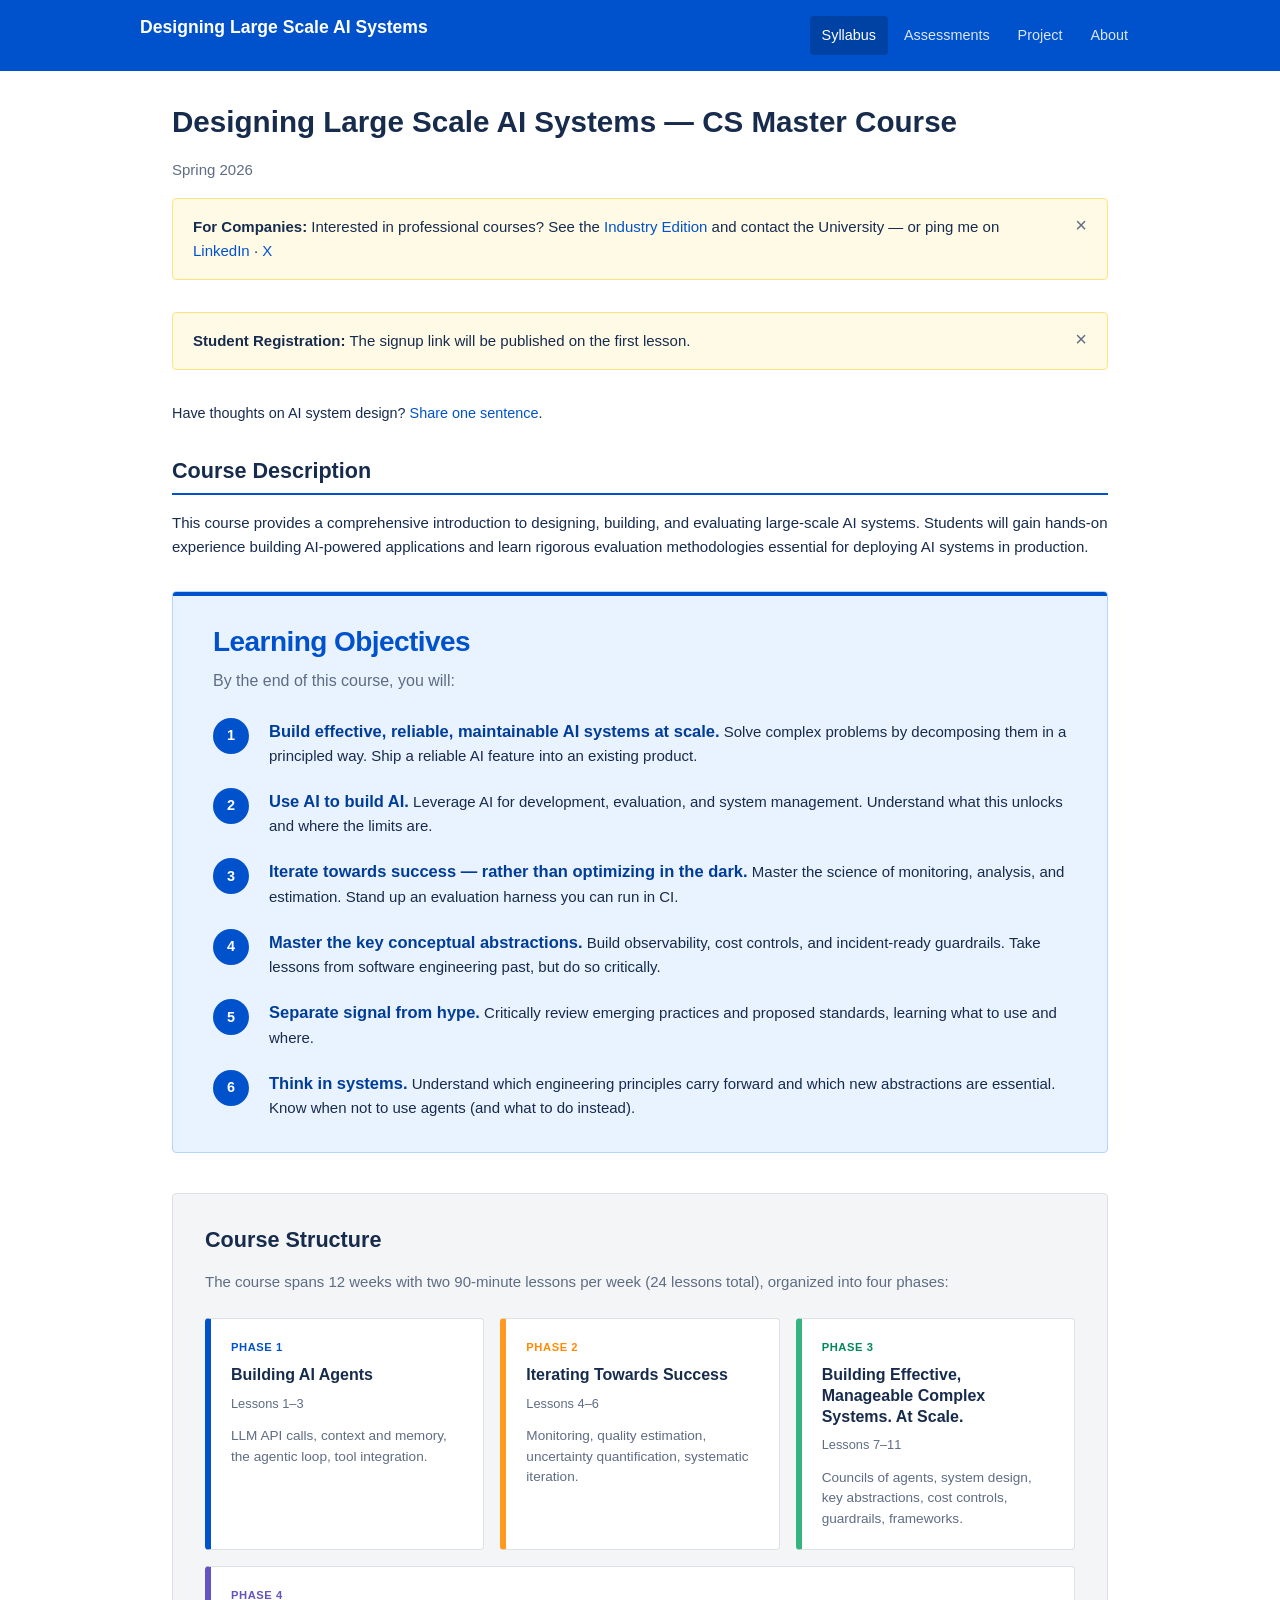
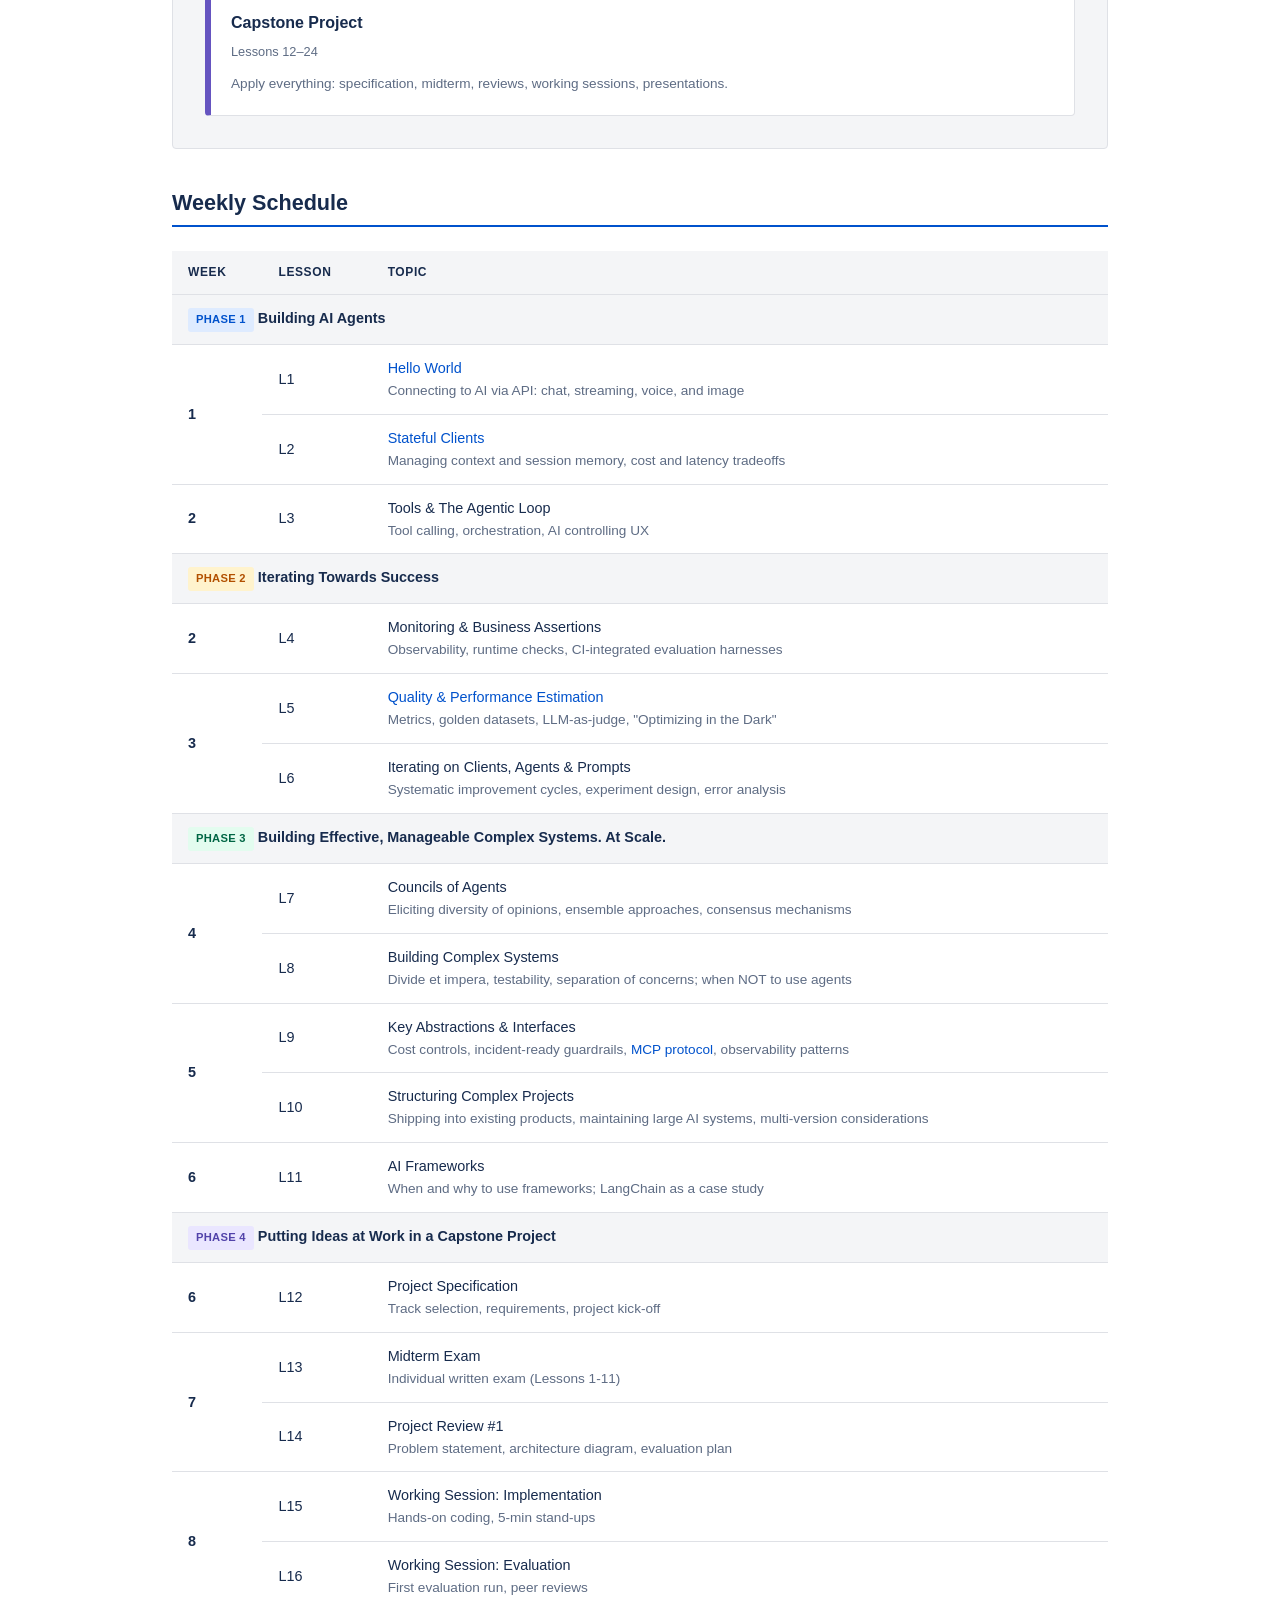
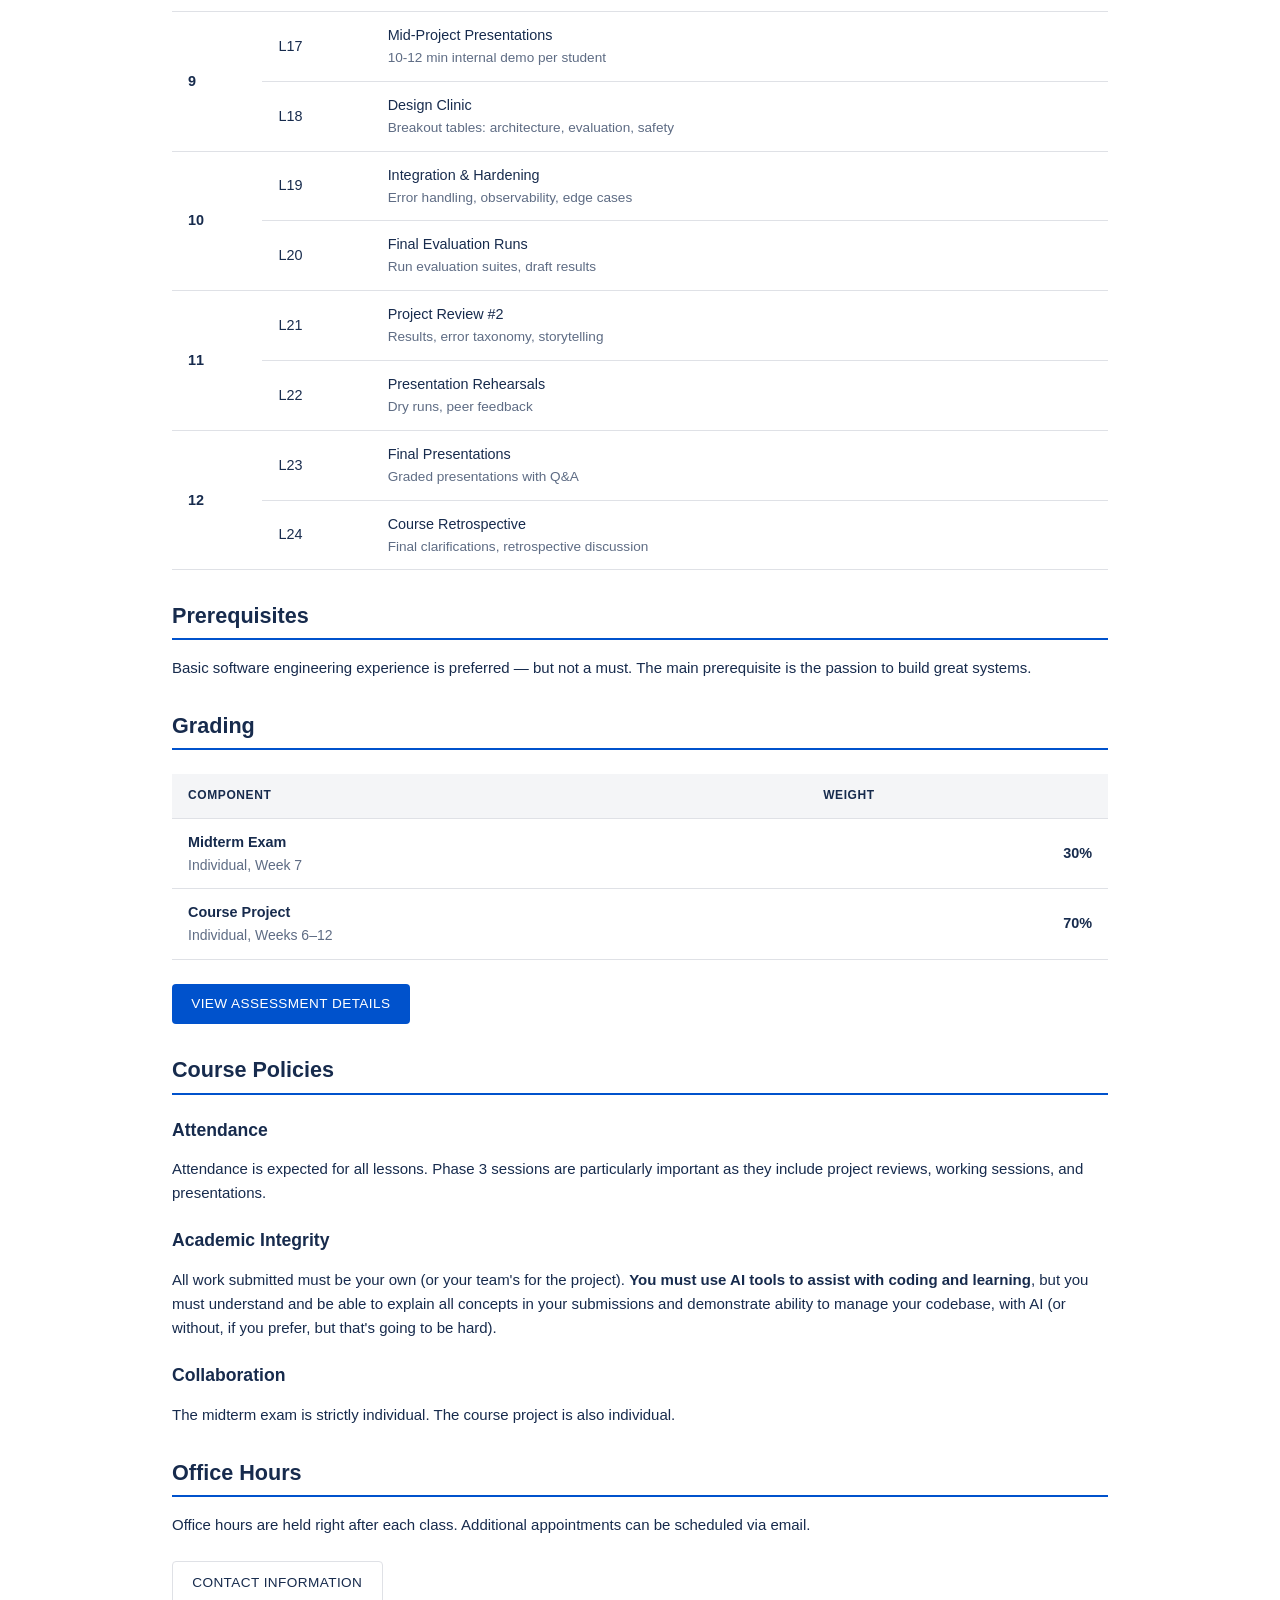
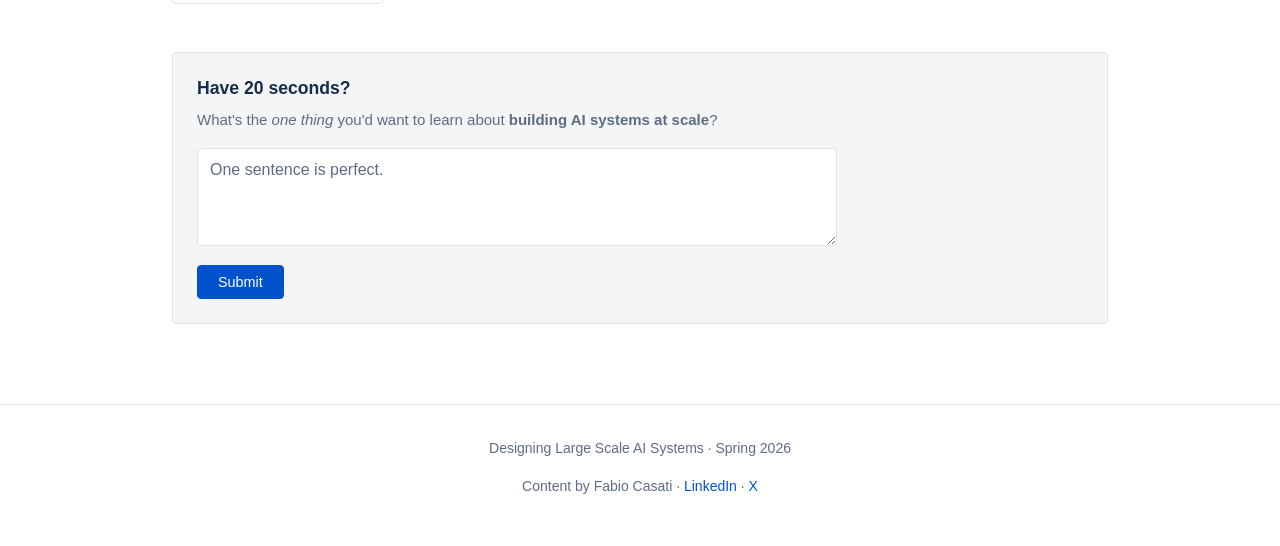
==== index.html @ cdc3f1c1 "Initial commit: course website, labs, and project setup - Course website (HTML/CSS): homepage, sylla" ====
<!DOCTYPE html>
<!--
  Content by Fabio Casati
  https://www.linkedin.com/in/sphoebs/
  https://x.com/sphoebs
-->
<html lang="en">
<head>
  <meta charset="UTF-8">
  <meta name="viewport" content="width=device-width, initial-scale=1.0">
  <title>Designing Large Scale AI Systems - Spring 2026</title>
  <link rel="stylesheet" href="style.css">
</head>
<body>
  <!-- Header loaded dynamically -->

  <main>
    <h1>Designing Large Scale AI Systems — CS Master Course</h1>
    <p class="text-muted">Spring 2026</p>
    <div class="announcement">
      <div class="announcement-content">
        <strong>For Companies:</strong> Interested in professional courses? See the <a href="ai_design_industry_site/index.html">Industry Edition</a> and contact the University — or ping me on <a href="https://www.linkedin.com/in/sphoebs/">LinkedIn</a> · <a href="https://x.com/sphoebs">X</a>
      </div>
      <button class="close-btn" aria-label="Close">&times;</button>
    </div>

    <div class="announcement">
      <div class="announcement-content">
        <strong>Student Registration:</strong> The signup link will be published on the first lesson.
      </div>
      <button class="close-btn" aria-label="Close">&times;</button>
    </div>

    <p class="feedback-teaser">
      Have thoughts on AI system design? <a href="#feedback">Share one sentence</a>.
    </p>

    <h2>Course Description</h2>
    <p>
      This course provides a comprehensive introduction to designing, building, and evaluating
      large-scale AI systems. Students will gain hands-on experience building AI-powered applications
      and learn rigorous evaluation methodologies essential for deploying AI systems in production.
    </p>

    <div class="objectives-box">
      <h2>Learning Objectives</h2>
      <p>By the end of this course, you will:</p>
      <ol>
        <li><strong>Build effective, reliable, maintainable AI systems at scale.</strong> Solve complex problems by decomposing them in a principled way. Ship a reliable AI feature into an existing product.</li>
        <li><strong>Use AI to build AI.</strong> Leverage AI for development, evaluation, and system management. Understand what this unlocks and where the limits are.</li>
        <li><strong>Iterate towards success — rather than optimizing in the dark.</strong> Master the science of monitoring, analysis, and estimation. Stand up an evaluation harness you can run in CI.</li>
        <li><strong>Master the key conceptual abstractions.</strong> Build observability, cost controls, and incident-ready guardrails. Take lessons from software engineering past, but do so critically.</li>
        <li><strong>Separate signal from hype.</strong> Critically review emerging practices and proposed standards, learning what to use and where.</li>
        <li><strong>Think in systems.</strong> Understand which engineering principles carry forward and which new abstractions are essential. Know when not to use agents (and what to do instead).</li>
      </ol>
    </div>

    <div class="phases-box">
      <h2>Course Structure</h2>
      <p>The course spans 12 weeks with two 90-minute lessons per week (24 lessons total), organized into four phases:</p>
      <div class="phases-grid">
        <div class="phase-card phase-1">
          <div class="phase-number">Phase 1</div>
          <h3>Building AI Agents</h3>
          <div class="phase-lessons">Lessons 1–3</div>
          <p>LLM API calls, context and memory, the agentic loop, tool integration.</p>
        </div>
        <div class="phase-card phase-2">
          <div class="phase-number">Phase 2</div>
          <h3>Iterating Towards Success</h3>
          <div class="phase-lessons">Lessons 4–6</div>
          <p>Monitoring, quality estimation, uncertainty quantification, systematic iteration.</p>
        </div>
        <div class="phase-card phase-3">
          <div class="phase-number">Phase 3</div>
          <h3>Building Effective, Manageable Complex Systems. At Scale.</h3>
          <div class="phase-lessons">Lessons 7–11</div>
          <p>Councils of agents, system design, key abstractions, cost controls, guardrails, frameworks.</p>
        </div>
        <div class="phase-card phase-4">
          <div class="phase-number">Phase 4</div>
          <h3>Capstone Project</h3>
          <div class="phase-lessons">Lessons 12–24</div>
          <p>Apply everything: specification, midterm, reviews, working sessions, presentations.</p>
        </div>
      </div>
    </div>

    <h2>Weekly Schedule</h2>

    <table>
      <thead>
        <tr>
          <th>Week</th>
          <th>Lesson</th>
          <th>Topic</th>
        </tr>
      </thead>
      <tbody>
        <!-- Phase 1 -->
        <tr class="week-header">
          <td colspan="3"><span class="phase phase-1">Phase 1</span> Building AI Agents</td>
        </tr>
        <tr>
          <td rowspan="2"><strong>1</strong></td>
          <td>L1</td>
          <td>
            <div class="lesson-title"><a href="labs/01_hello_world/hello_world_3.0.html">Hello World</a></div>
            <div class="lesson-desc">Connecting to AI via API: chat, streaming, voice, and image</div>
          </td>
        </tr>
        <tr>
          <td>L2</td>
          <td>
            <div class="lesson-title"><a href="labs/02_standalone_agents/stateless_stateful_agents.html">Stateful Clients</a></div>
            <div class="lesson-desc">Managing context and session memory, cost and latency tradeoffs</div>
          </td>
        </tr>
        <tr>
          <td><strong>2</strong></td>
          <td>L3</td>
          <td>
            <div class="lesson-title">Tools & The Agentic Loop</div>
            <div class="lesson-desc">Tool calling, orchestration, AI controlling UX</div>
          </td>
        </tr>

        <!-- Phase 2 -->
        <tr class="week-header">
          <td colspan="3"><span class="phase phase-2">Phase 2</span> Iterating Towards Success</td>
        </tr>
        <tr>
          <td><strong>2</strong></td>
          <td>L4</td>
          <td>
            <div class="lesson-title">Monitoring & Business Assertions</div>
            <div class="lesson-desc">Observability, runtime checks, CI-integrated evaluation harnesses</div>
          </td>
        </tr>
        <tr>
          <td rowspan="2"><strong>3</strong></td>
          <td>L5</td>
          <td>
            <div class="lesson-title"><a href="labs/04_eval/optimizing-in-the-dark/index.html">Quality & Performance Estimation</a></div>
            <div class="lesson-desc">Metrics, golden datasets, LLM-as-judge, "Optimizing in the Dark"</div>
          </td>
        </tr>
        <tr>
          <td>L6</td>
          <td>
            <div class="lesson-title">Iterating on Clients, Agents & Prompts</div>
            <div class="lesson-desc">Systematic improvement cycles, experiment design, error analysis</div>
          </td>
        </tr>

        <!-- Phase 3 -->
        <tr class="week-header">
          <td colspan="3"><span class="phase phase-3">Phase 3</span> Building Effective, Manageable Complex Systems. At Scale.</td>
        </tr>
        <tr>
          <td rowspan="2"><strong>4</strong></td>
          <td>L7</td>
          <td>
            <div class="lesson-title">Councils of Agents</div>
            <div class="lesson-desc">Eliciting diversity of opinions, ensemble approaches, consensus mechanisms</div>
          </td>
        </tr>
        <tr>
          <td>L8</td>
          <td>
            <div class="lesson-title">Building Complex Systems</div>
            <div class="lesson-desc">Divide et impera, testability, separation of concerns; when NOT to use agents</div>
          </td>
        </tr>
        <tr>
          <td rowspan="2"><strong>5</strong></td>
          <td>L9</td>
          <td>
            <div class="lesson-title">Key Abstractions & Interfaces</div>
            <div class="lesson-desc">Cost controls, incident-ready guardrails, <a href="labs/03_ai-api/mcp_tutorial.html">MCP protocol</a>, observability patterns</div>
          </td>
        </tr>
        <tr>
          <td>L10</td>
          <td>
            <div class="lesson-title">Structuring Complex Projects</div>
            <div class="lesson-desc">Shipping into existing products, maintaining large AI systems, multi-version considerations</div>
          </td>
        </tr>
        <tr>
          <td><strong>6</strong></td>
          <td>L11</td>
          <td>
            <div class="lesson-title">AI Frameworks</div>
            <div class="lesson-desc">When and why to use frameworks; LangChain as a case study</div>
          </td>
        </tr>

        <!-- Phase 4 -->
        <tr class="week-header">
          <td colspan="3"><span class="phase phase-4">Phase 4</span> Putting Ideas at Work in a Capstone Project</td>
        </tr>
        <tr>
          <td><strong>6</strong></td>
          <td>L12</td>
          <td>
            <div class="lesson-title">Project Specification</div>
            <div class="lesson-desc">Track selection, requirements, project kick-off</div>
          </td>
        </tr>
        <tr>
          <td rowspan="2"><strong>7</strong></td>
          <td>L13</td>
          <td>
            <div class="lesson-title">Midterm Exam</div>
            <div class="lesson-desc">Individual written exam (Lessons 1-11)</div>
          </td>
        </tr>
        <tr>
          <td>L14</td>
          <td>
            <div class="lesson-title">Project Review #1</div>
            <div class="lesson-desc">Problem statement, architecture diagram, evaluation plan</div>
          </td>
        </tr>
        <tr>
          <td rowspan="2"><strong>8</strong></td>
          <td>L15</td>
          <td>
            <div class="lesson-title">Working Session: Implementation</div>
            <div class="lesson-desc">Hands-on coding, 5-min stand-ups</div>
          </td>
        </tr>
        <tr>
          <td>L16</td>
          <td>
            <div class="lesson-title">Working Session: Evaluation</div>
            <div class="lesson-desc">First evaluation run, peer reviews</div>
          </td>
        </tr>
        <tr>
          <td rowspan="2"><strong>9</strong></td>
          <td>L17</td>
          <td>
            <div class="lesson-title">Mid-Project Presentations</div>
            <div class="lesson-desc">10-12 min internal demo per student</div>
          </td>
        </tr>
        <tr>
          <td>L18</td>
          <td>
            <div class="lesson-title">Design Clinic</div>
            <div class="lesson-desc">Breakout tables: architecture, evaluation, safety</div>
          </td>
        </tr>
        <tr>
          <td rowspan="2"><strong>10</strong></td>
          <td>L19</td>
          <td>
            <div class="lesson-title">Integration & Hardening</div>
            <div class="lesson-desc">Error handling, observability, edge cases</div>
          </td>
        </tr>
        <tr>
          <td>L20</td>
          <td>
            <div class="lesson-title">Final Evaluation Runs</div>
            <div class="lesson-desc">Run evaluation suites, draft results</div>
          </td>
        </tr>
        <tr>
          <td rowspan="2"><strong>11</strong></td>
          <td>L21</td>
          <td>
            <div class="lesson-title">Project Review #2</div>
            <div class="lesson-desc">Results, error taxonomy, storytelling</div>
          </td>
        </tr>
        <tr>
          <td>L22</td>
          <td>
            <div class="lesson-title">Presentation Rehearsals</div>
            <div class="lesson-desc">Dry runs, peer feedback</div>
          </td>
        </tr>
        <tr>
          <td rowspan="2"><strong>12</strong></td>
          <td>L23</td>
          <td>
            <div class="lesson-title">Final Presentations</div>
            <div class="lesson-desc">Graded presentations with Q&A</div>
          </td>
        </tr>
        <tr>
          <td>L24</td>
          <td>
            <div class="lesson-title">Course Retrospective</div>
            <div class="lesson-desc">Final clarifications, retrospective discussion</div>
          </td>
        </tr>
      </tbody>
    </table>

    <h2>Prerequisites</h2>
    <p>
      Basic software engineering experience is preferred — but not a must.
      The main prerequisite is the passion to build great systems.
    </p>

    <h2>Grading</h2>
    <table class="grading-table">
      <thead>
        <tr>
          <th>Component</th>
          <th>Weight</th>
        </tr>
      </thead>
      <tbody>
        <tr>
          <td>
            <strong>Midterm Exam</strong>
            <div class="text-muted text-small">Individual, Week 7</div>
          </td>
          <td>30%</td>
        </tr>
        <tr>
          <td>
            <strong>Course Project</strong>
            <div class="text-muted text-small">Individual, Weeks 6–12</div>
          </td>
          <td>70%</td>
        </tr>
      </tbody>
    </table>

    <p><a href="assessments.html" class="btn">View Assessment Details</a></p>

    <h2>Course Policies</h2>

    <h3>Attendance</h3>
    <p>
      Attendance is expected for all lessons. Phase 3 sessions are particularly important
      as they include project reviews, working sessions, and presentations.
    </p>

    <h3>Academic Integrity</h3>
    <p>
      All work submitted must be your own (or your team's for the project). <strong>You must use AI tools to assist with coding and learning</strong>, but you must understand and be able to explain all concepts in your submissions and demonstrate ability to manage your codebase, with AI (or without, if you prefer, but that's going to be hard).
    </p>

    <h3>Collaboration</h3>
    <p>
      The midterm exam is strictly individual. The course project is also individual.
    </p>

    <h2>Office Hours</h2>
    <p>
      Office hours are held right after each class. Additional appointments can be
      scheduled via email.
    </p>

    <p class="mt-3">
      <a href="about.html" class="btn-secondary btn">Contact Information</a>
    </p>

    <section id="feedback" class="quick-feedback">
      <h3>Have 20 seconds?</h3>
      <p>
        What's the <em>one thing</em> you'd want to learn about
        <strong>building AI systems at scale</strong>?
      </p>
      <form action="https://formsubmit.co/adaa0c88245095dc975bd57f5b3d0f43" method="POST">
        <input type="hidden" name="_subject" value="AI Design Course Feedback">
        <input type="hidden" name="_captcha" value="false">
        <textarea
          name="feedback"
          rows="4"
          placeholder="One sentence is perfect."
          required></textarea>
        <br>
        <button type="submit">Submit</button>
      </form>
    </section>
  </main>

  <footer>
    <p>Designing Large Scale AI Systems &middot; Spring 2026</p>
    <p class="text-small">Content by Fabio Casati · <a href="https://www.linkedin.com/in/sphoebs/">LinkedIn</a> · <a href="https://x.com/sphoebs">X</a></p>
  </footer>

  <script src="scripts.js"></script>
</body>
</html>
---- style.css ----
/* 2026 Course Site - Corporate Light Theme */

:root {
  --primary: #0052cc;
  --primary-dark: #003d99;
  --text: #172b4d;
  --text-light: #5e6c84;
  --bg: #ffffff;
  --bg-alt: #f4f5f7;
  --border: #dfe1e6;
  --accent: #0052cc;
  --success: #36b37e;
  --warning: #ff991f;
}

* {
  box-sizing: border-box;
  margin: 0;
  padding: 0;
}

body {
  font-family: -apple-system, BlinkMacSystemFont, "Segoe UI", Roboto, "Helvetica Neue", Arial, sans-serif;
  font-size: 15px;
  line-height: 1.6;
  color: var(--text);
  background-color: var(--bg);
}

/* Header & Navigation */
header {
  background-color: #0052cc;
  border-bottom: none;
  padding: 1rem 2rem;
  position: sticky;
  top: 0;
  z-index: 100;
}

header .container {
  max-width: 1000px;
  margin: 0 auto;
  display: flex;
  justify-content: space-between;
  align-items: center;
  flex-wrap: wrap;
  gap: 1rem;
}

header h1 {
  font-size: 1.1rem;
  font-weight: 600;
  color: #ffffff;
}

header h1 a {
  color: inherit;
  text-decoration: none;
}

nav {
  display: flex;
  gap: 0.25rem;
  flex-wrap: wrap;
}

nav a {
  color: rgba(255, 255, 255, 0.85);
  text-decoration: none;
  padding: 0.5rem 0.75rem;
  border-radius: 4px;
  font-size: 0.9rem;
  transition: background-color 0.2s, color 0.2s;
}

nav a:hover {
  background-color: rgba(255, 255, 255, 0.1);
  color: #ffffff;
}

nav a.active {
  background-color: rgba(0, 0, 0, 0.2);
  color: white;
}

/* Main Content */
main {
  max-width: 1000px;
  margin: 0 auto;
  padding: 2rem;
}

h1, h2, h3, h4 {
  color: var(--text);
  margin-bottom: 1rem;
  line-height: 1.3;
  font-weight: 600;
}

h1 { font-size: 1.85rem; }
h2 {
  font-size: 1.35rem;
  margin-top: 2rem;
  border-bottom: 2px solid var(--primary);
  padding-bottom: 0.5rem;
}
h3 { font-size: 1.1rem; margin-top: 1.5rem; }
h4 { font-size: 1rem; margin-top: 1rem; }

p {
  margin-bottom: 1rem;
}

a {
  color: var(--primary);
  text-decoration: none;
}

a:hover {
  text-decoration: underline;
}

ul, ol {
  margin-bottom: 1rem;
  padding-left: 1.5rem;
}

li {
  margin-bottom: 0.5rem;
}

/* Announcement Banner */
.announcement {
  background-color: #fffae6;
  border: 1px solid #ffe380;
  border-radius: 4px;
  padding: 1rem 1.25rem;
  margin-bottom: 2rem;
  display: flex;
  justify-content: space-between;
  align-items: flex-start;
  gap: 1rem;
}

.announcement-content {
  flex: 1;
}

.announcement strong {
  color: #172b4d;
}

.announcement .close-btn {
  background: none;
  border: none;
  font-size: 1.25rem;
  color: var(--text-light);
  cursor: pointer;
  padding: 0;
  line-height: 1;
}

.announcement .close-btn:hover {
  color: var(--text);
}

/* Tables */
table {
  width: 100%;
  border-collapse: collapse;
  margin: 1.5rem 0;
  font-size: 0.9rem;
}

th, td {
  padding: 0.75rem 1rem;
  text-align: left;
  border-bottom: 1px solid var(--border);
}

th {
  background-color: var(--bg-alt);
  font-weight: 600;
  color: var(--text);
  text-transform: uppercase;
  font-size: 0.75rem;
  letter-spacing: 0.05em;
}

tr:hover {
  background-color: #e9f2ff;
}

/* Phase Labels */
.phase {
  display: inline-block;
  padding: 0.2rem 0.5rem;
  border-radius: 3px;
  font-size: 0.7rem;
  font-weight: 600;
  text-transform: uppercase;
  letter-spacing: 0.025em;
}

.phase-1 {
  background-color: #deebff;
  color: #0052cc;
}

.phase-2 {
  background-color: #fff3cd;
  color: #b25000;
}

.phase-3 {
  background-color: #e3fcef;
  color: #006644;
}

.phase-4 {
  background-color: #eae6ff;
  color: #5243aa;
}

/* Cards */
.card {
  background-color: var(--bg);
  border: 1px solid var(--border);
  border-radius: 4px;
  padding: 1.5rem;
  margin-bottom: 1rem;
}

.card h3 {
  margin-top: 0;
}

.card-grid {
  display: grid;
  grid-template-columns: repeat(auto-fit, minmax(280px, 1fr));
  gap: 1rem;
  margin: 1.5rem 0;
}

/* Assessment Cards */
.assessment-card {
  border-left: 4px solid var(--primary);
}

.assessment-card.project {
  border-left-color: var(--success);
}

.assessment-meta {
  display: flex;
  gap: 1rem;
  margin-top: 0.5rem;
  font-size: 0.875rem;
  color: var(--text-light);
}

/* Timeline / Schedule */
.week-header {
  background-color: var(--bg-alt);
  font-weight: 600;
}

.lesson-title {
  font-weight: 500;
  color: var(--text);
}

.lesson-desc {
  color: var(--text-light);
  font-size: 0.85rem;
}

/* Grading Table */
.grading-table td:last-child {
  text-align: right;
  font-weight: 600;
}

/* Contact Info */
.contact-info {
  background-color: var(--bg-alt);
  border-radius: 4px;
  padding: 1.5rem;
  margin: 1.5rem 0;
}

.contact-info p {
  margin-bottom: 0.5rem;
}

.contact-info p:last-child {
  margin-bottom: 0;
}

/* Buttons */
.btn {
  display: inline-block;
  padding: 0.6rem 1.2rem;
  background-color: var(--primary);
  color: white;
  border: none;
  border-radius: 4px;
  font-size: 0.85rem;
  font-weight: 500;
  cursor: pointer;
  text-decoration: none;
  transition: background-color 0.2s;
  text-transform: uppercase;
  letter-spacing: 0.03em;
}

.btn:hover {
  background-color: var(--primary-dark);
  text-decoration: none;
}

.btn-secondary {
  background-color: var(--bg);
  color: var(--text);
  border: 1px solid var(--border);
}

.btn-secondary:hover {
  background-color: var(--bg-alt);
}

/* Utility Classes */
.text-muted {
  color: var(--text-light);
}

.text-small {
  font-size: 0.875rem;
}

.mt-1 { margin-top: 0.5rem; }
.mt-2 { margin-top: 1rem; }
.mt-3 { margin-top: 1.5rem; }
.mb-1 { margin-bottom: 0.5rem; }
.mb-2 { margin-bottom: 1rem; }
.mb-3 { margin-bottom: 1.5rem; }

/* Phases Overview Box */
.phases-box {
  background: var(--bg-alt);
  border: 1px solid var(--border);
  border-radius: 4px;
  padding: 2rem;
  margin: 2rem 0 2.5rem 0;
}

.phases-box h2 {
  margin-top: 0;
  margin-bottom: 1rem;
  border-bottom: none;
  padding-bottom: 0;
}

.phases-box > p {
  color: var(--text-light);
  margin-bottom: 1.5rem;
}

.phases-grid {
  display: grid;
  grid-template-columns: repeat(auto-fit, minmax(220px, 1fr));
  gap: 1rem;
}

.phase-card {
  background: var(--bg);
  border-radius: 4px;
  padding: 1.25rem;
  border: 1px solid var(--border);
  border-left: 6px solid var(--border);
  transition: transform 0.2s, box-shadow 0.2s;
}

.phase-card:hover {
  transform: translateY(-2px);
  box-shadow: 0 4px 12px rgba(0, 0, 0, 0.1);
}

.phase-card.phase-1 { border-left-color: #0052cc; }
.phase-card.phase-2 { border-left-color: #ff991f; }
.phase-card.phase-3 { border-left-color: #36b37e; }
.phase-card.phase-4 { border-left-color: #6554c0; }

.phase-card .phase-number {
  font-size: 0.7rem;
  font-weight: 600;
  text-transform: uppercase;
  letter-spacing: 0.05em;
  margin-bottom: 0.5rem;
}

.phase-card.phase-1 .phase-number { color: #0052cc; }
.phase-card.phase-2 .phase-number { color: #ff8b00; }
.phase-card.phase-3 .phase-number { color: #00875a; }
.phase-card.phase-4 .phase-number { color: #6554c0; }

.phase-card.phase-4 {
  grid-column: 1 / -1;
}

.phase-card h3 {
  font-size: 1rem;
  margin: 0 0 0.5rem 0;
  color: var(--text);
}

.phase-card .phase-lessons {
  font-size: 0.8rem;
  color: var(--text-light);
  margin-bottom: 0.75rem;
}

.phase-card p {
  font-size: 0.85rem;
  color: var(--text-light);
  margin: 0;
  line-height: 1.5;
}

/* Learning Objectives Hero Box */
.objectives-box {
  background: #e9f2ff;
  border: 1px solid #b3d4ff;
  border-radius: 4px;
  padding: 2rem 2.5rem;
  margin: 2rem 0 2.5rem 0;
  position: relative;
  overflow: hidden;
}

.objectives-box::before {
  content: "";
  position: absolute;
  top: 0;
  left: 0;
  right: 0;
  height: 4px;
  background: var(--primary);
}

.objectives-box h2 {
  margin-top: 0;
  font-size: 1.75rem;
  font-weight: 700;
  color: #0052cc;
  margin-bottom: 0.5rem;
  border-bottom: none;
  padding-bottom: 0;
  letter-spacing: -0.02em;
}

.objectives-box > p {
  color: #5e6c84;
  font-size: 1rem;
  margin-bottom: 1.5rem;
}

.objectives-box ol {
  list-style: none;
  padding-left: 0;
  counter-reset: objectives;
  margin-bottom: 0;
}

.objectives-box ol li {
  counter-increment: objectives;
  position: relative;
  padding-left: 3.5rem;
  margin-bottom: 1.25rem;
  line-height: 1.6;
  color: #172b4d;
}

.objectives-box ol li:last-child {
  margin-bottom: 0;
}

.objectives-box ol li::before {
  content: counter(objectives);
  position: absolute;
  left: 0;
  top: 0;
  width: 2.25rem;
  height: 2.25rem;
  background: var(--primary);
  border-radius: 50%;
  display: flex;
  align-items: center;
  justify-content: center;
  font-weight: 700;
  font-size: 0.9rem;
  color: white;
}

.objectives-box ol li strong {
  color: #003d99;
  font-weight: 700;
  font-size: 1.1em;
}

/* Footer */
footer {
  text-align: center;
  padding: 2rem;
  color: var(--text-light);
  font-size: 0.875rem;
  border-top: 1px solid var(--border);
  margin-top: 3rem;
}

/* Feedback Teaser */
.feedback-teaser {
  font-size: 0.9rem;
  color: var(--text);
  margin-bottom: 1.5rem;
}

/* Quick Feedback Form */
.quick-feedback {
  margin-top: 3rem;
  padding: 1.5rem;
  background: var(--bg-alt);
  border: 1px solid var(--border);
  border-radius: 4px;
}

.quick-feedback h3 {
  margin: 0 0 0.5rem;
  font-size: 1.1rem;
  color: var(--text);
}

.quick-feedback p {
  margin: 0 0 1rem;
  color: var(--text-light);
  max-width: 640px;
}

.quick-feedback textarea {
  width: 100%;
  max-width: 640px;
  font-family: inherit;
  font-size: 1rem;
  padding: 0.75rem;
  border-radius: 4px;
  border: 1px solid var(--border);
  background: var(--bg);
  color: var(--text);
  resize: vertical;
}

.quick-feedback textarea::placeholder {
  color: var(--text-light);
}

.quick-feedback textarea:focus {
  outline: none;
  border-color: var(--primary);
}

.quick-feedback button {
  margin-top: 0.75rem;
  padding: 0.5rem 1.25rem;
  font-size: 0.9rem;
  font-weight: 500;
  border-radius: 4px;
  border: 1px solid var(--primary);
  background: var(--primary);
  color: white;
  cursor: pointer;
  transition: background 0.2s;
}

.quick-feedback button:hover {
  background: var(--primary-dark);
}

/* Responsive */
@media (max-width: 768px) {
  header {
    padding: 1rem;
  }

  header .container {
    flex-direction: column;
    align-items: flex-start;
  }

  nav {
    width: 100%;
  }

  main {
    padding: 1.5rem 1rem;
  }

  h1 { font-size: 1.5rem; }
  h2 { font-size: 1.25rem; }

  table {
    font-size: 0.85rem;
  }

  th, td {
    padding: 0.5rem;
  }

  .card-grid {
    grid-template-columns: 1fr;
  }

  .objectives-box {
    padding: 1.5rem;
  }

  .objectives-box ol li {
    padding-left: 3rem;
  }

  .objectives-box ol li::before {
    width: 2rem;
    height: 2rem;
    font-size: 0.8rem;
  }
}
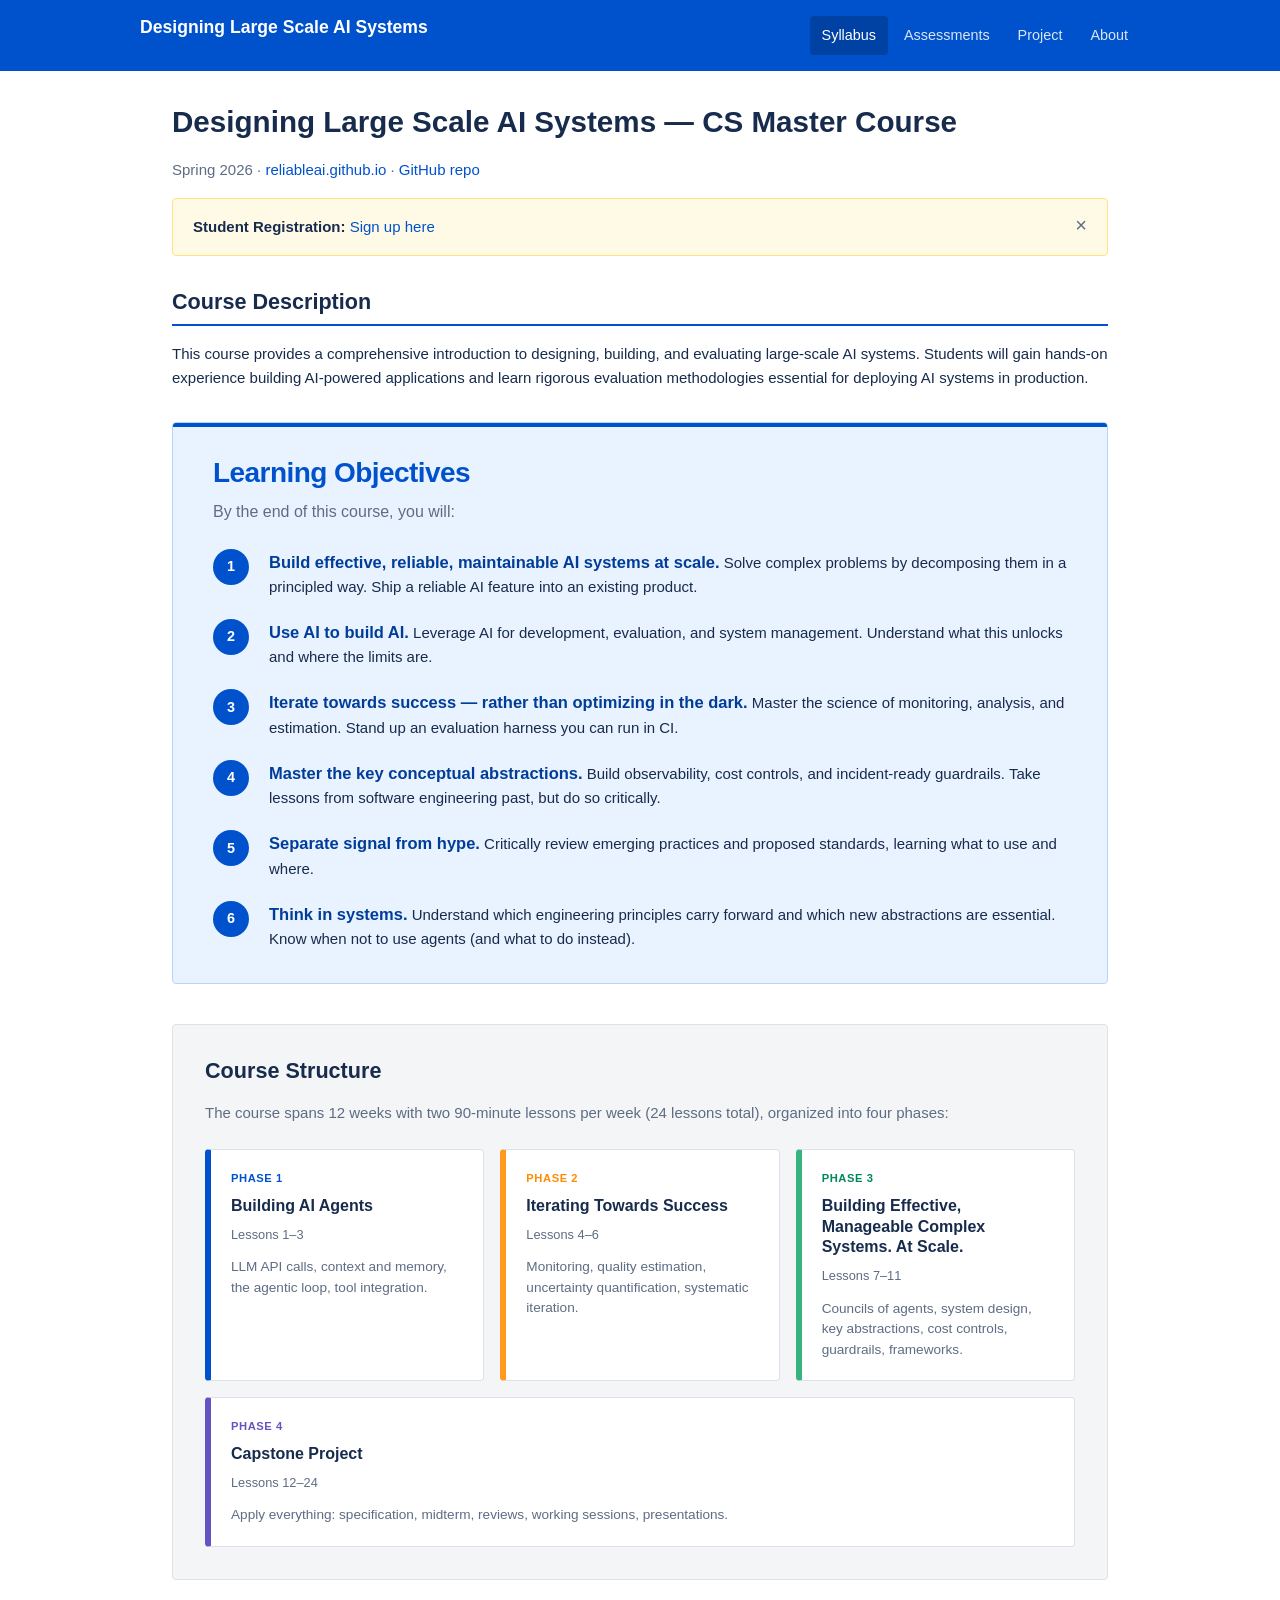
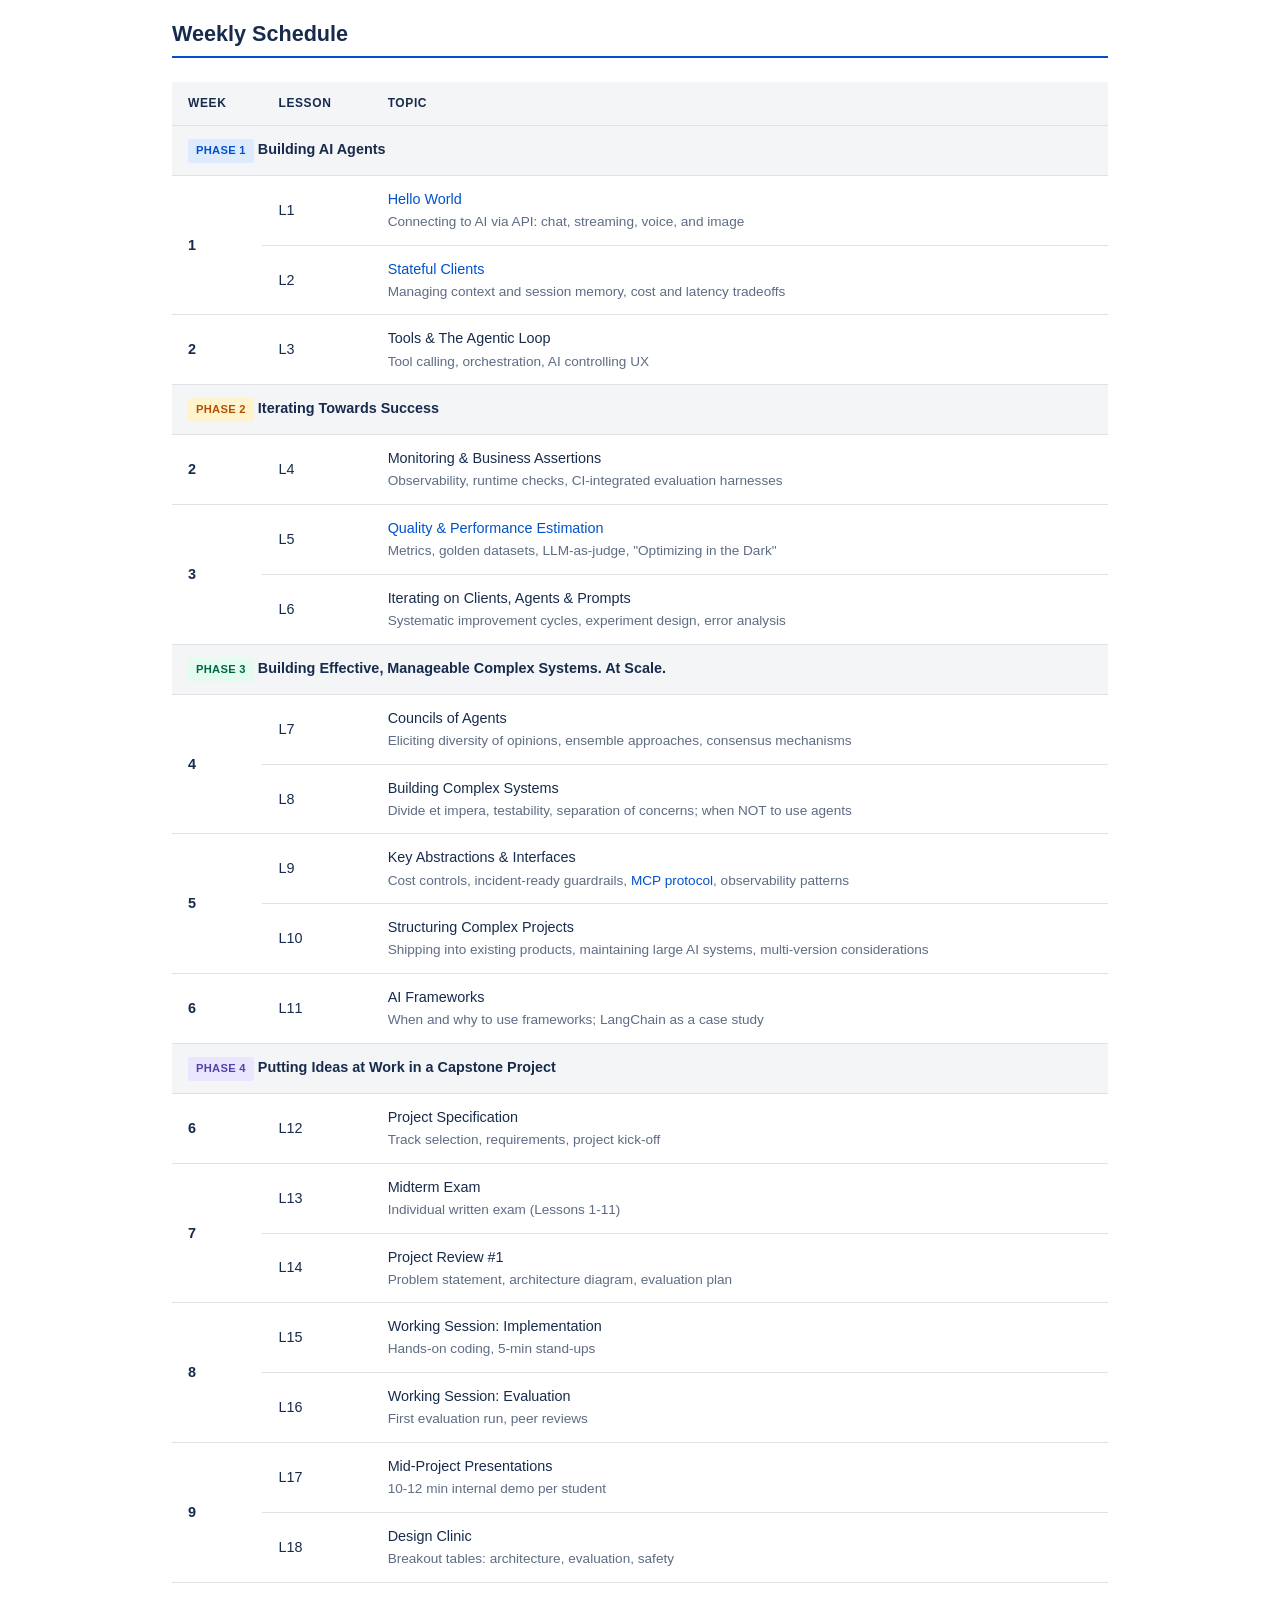
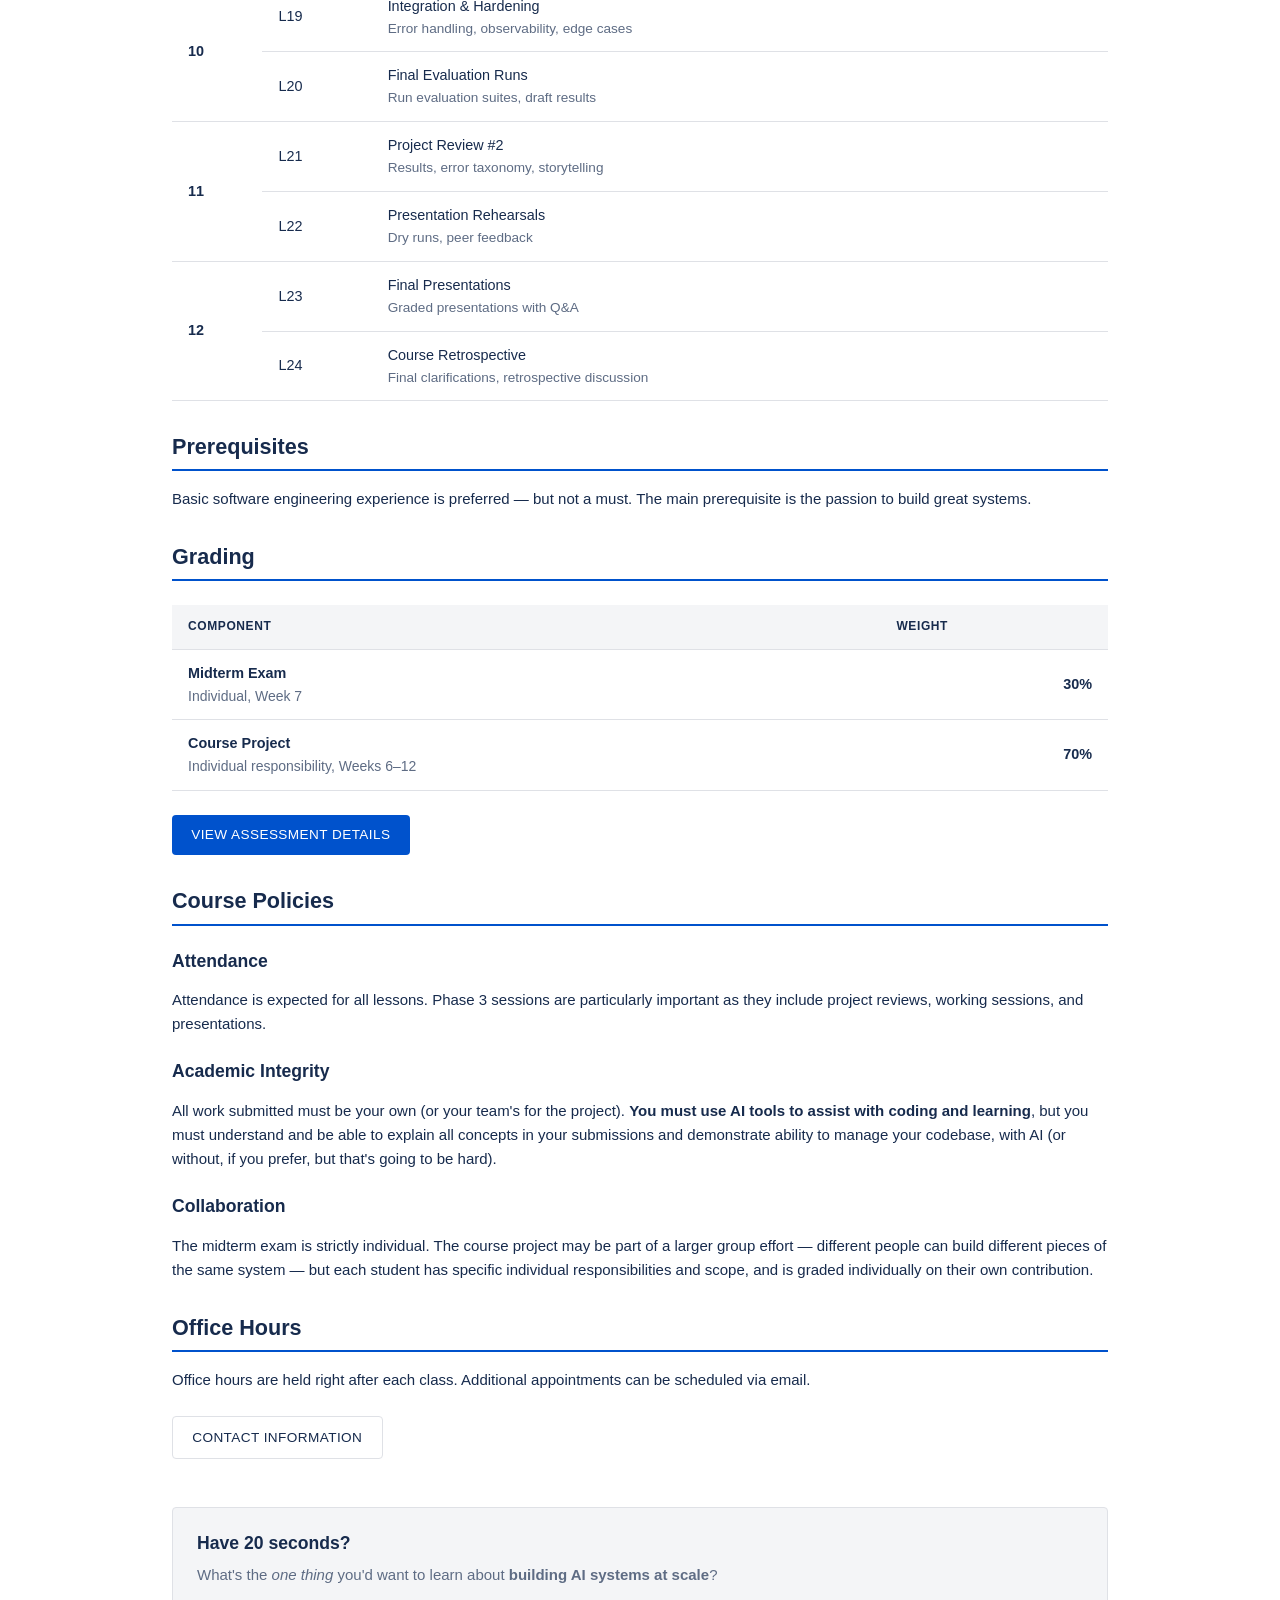
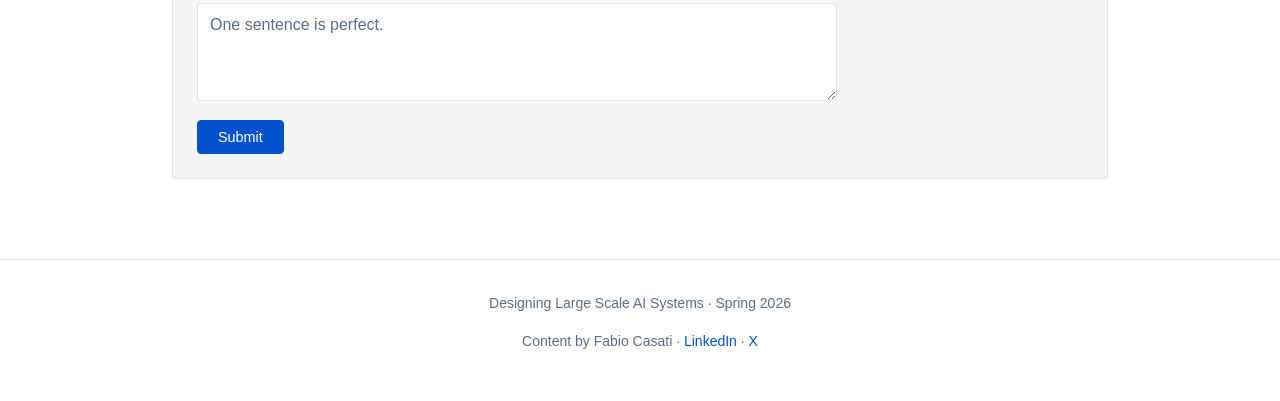
==== commit 9ece4d24: "Add Ollama homework, reorganize project page, clean up site - Add homework section to lesson 1: inst" ====
--- a/index.html
+++ b/index.html
@@ -16,24 +16,13 @@
 
   <main>
     <h1>Designing Large Scale AI Systems — CS Master Course</h1>
-    <p class="text-muted">Spring 2026</p>
+    <p class="text-muted">Spring 2026 · <a href="https://reliableai.github.io">reliableai.github.io</a> · <a href="https://github.com/reliableai/ai-design-2026-pub">GitHub repo</a></p>
     <div class="announcement">
       <div class="announcement-content">
-        <strong>For Companies:</strong> Interested in professional courses? See the <a href="ai_design_industry_site/index.html">Industry Edition</a> and contact the University — or ping me on <a href="https://www.linkedin.com/in/sphoebs/">LinkedIn</a> · <a href="https://x.com/sphoebs">X</a>
+        <strong>Student Registration:</strong> <a href="https://forms.gle/TUYKhPKAyZq1nZc5A">Sign up here</a>
       </div>
       <button class="close-btn" aria-label="Close">&times;</button>
     </div>
-
-    <div class="announcement">
-      <div class="announcement-content">
-        <strong>Student Registration:</strong> The signup link will be published on the first lesson.
-      </div>
-      <button class="close-btn" aria-label="Close">&times;</button>
-    </div>
-
-    <p class="feedback-teaser">
-      Have thoughts on AI system design? <a href="#feedback">Share one sentence</a>.
-    </p>
 
     <h2>Course Description</h2>
     <p>
@@ -326,7 +315,7 @@
         <tr>
           <td>
             <strong>Course Project</strong>
-            <div class="text-muted text-small">Individual, Weeks 6–12</div>
+            <div class="text-muted text-small">Individual responsibility, Weeks 6–12</div>
           </td>
           <td>70%</td>
         </tr>
@@ -350,7 +339,7 @@
 
     <h3>Collaboration</h3>
     <p>
-      The midterm exam is strictly individual. The course project is also individual.
+      The midterm exam is strictly individual. The course project may be part of a larger group effort — different people can build different pieces of the same system — but each student has specific individual responsibilities and scope, and is graded individually on their own contribution.
     </p>
 
     <h2>Office Hours</h2>
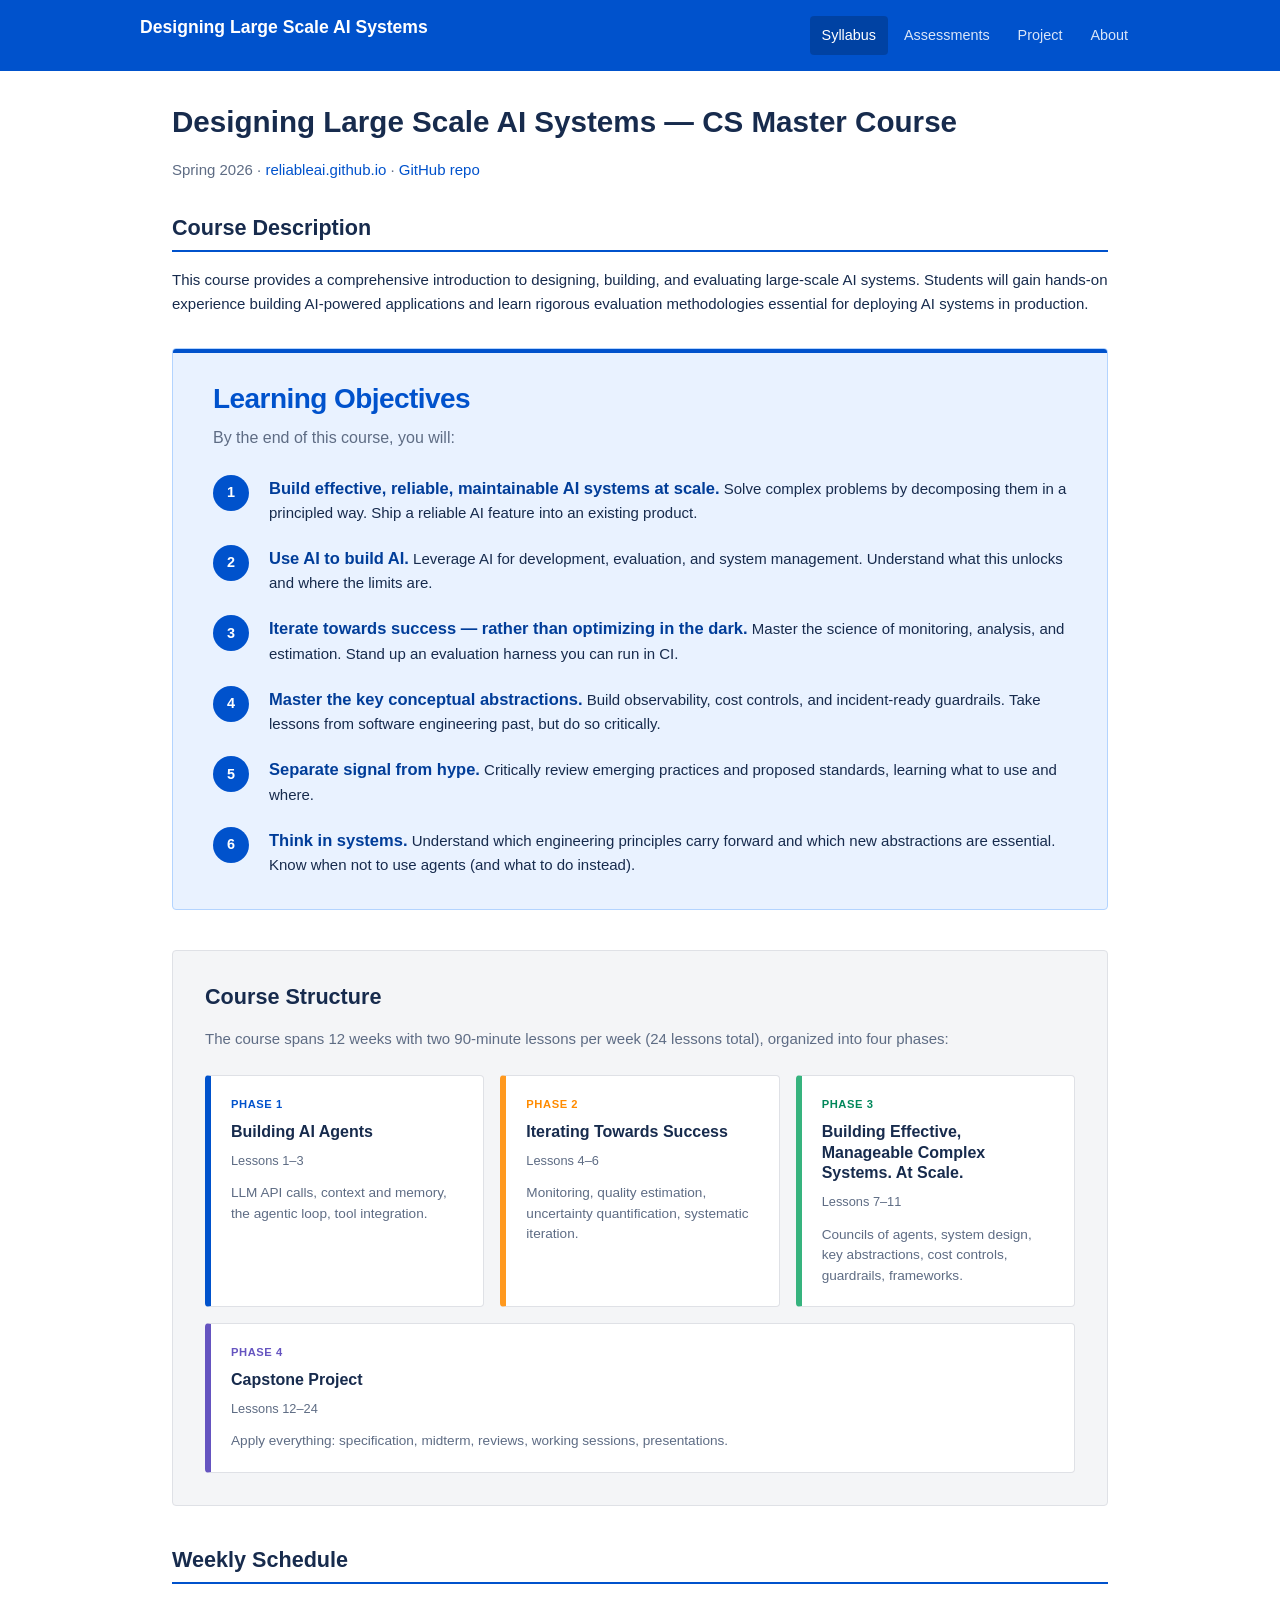
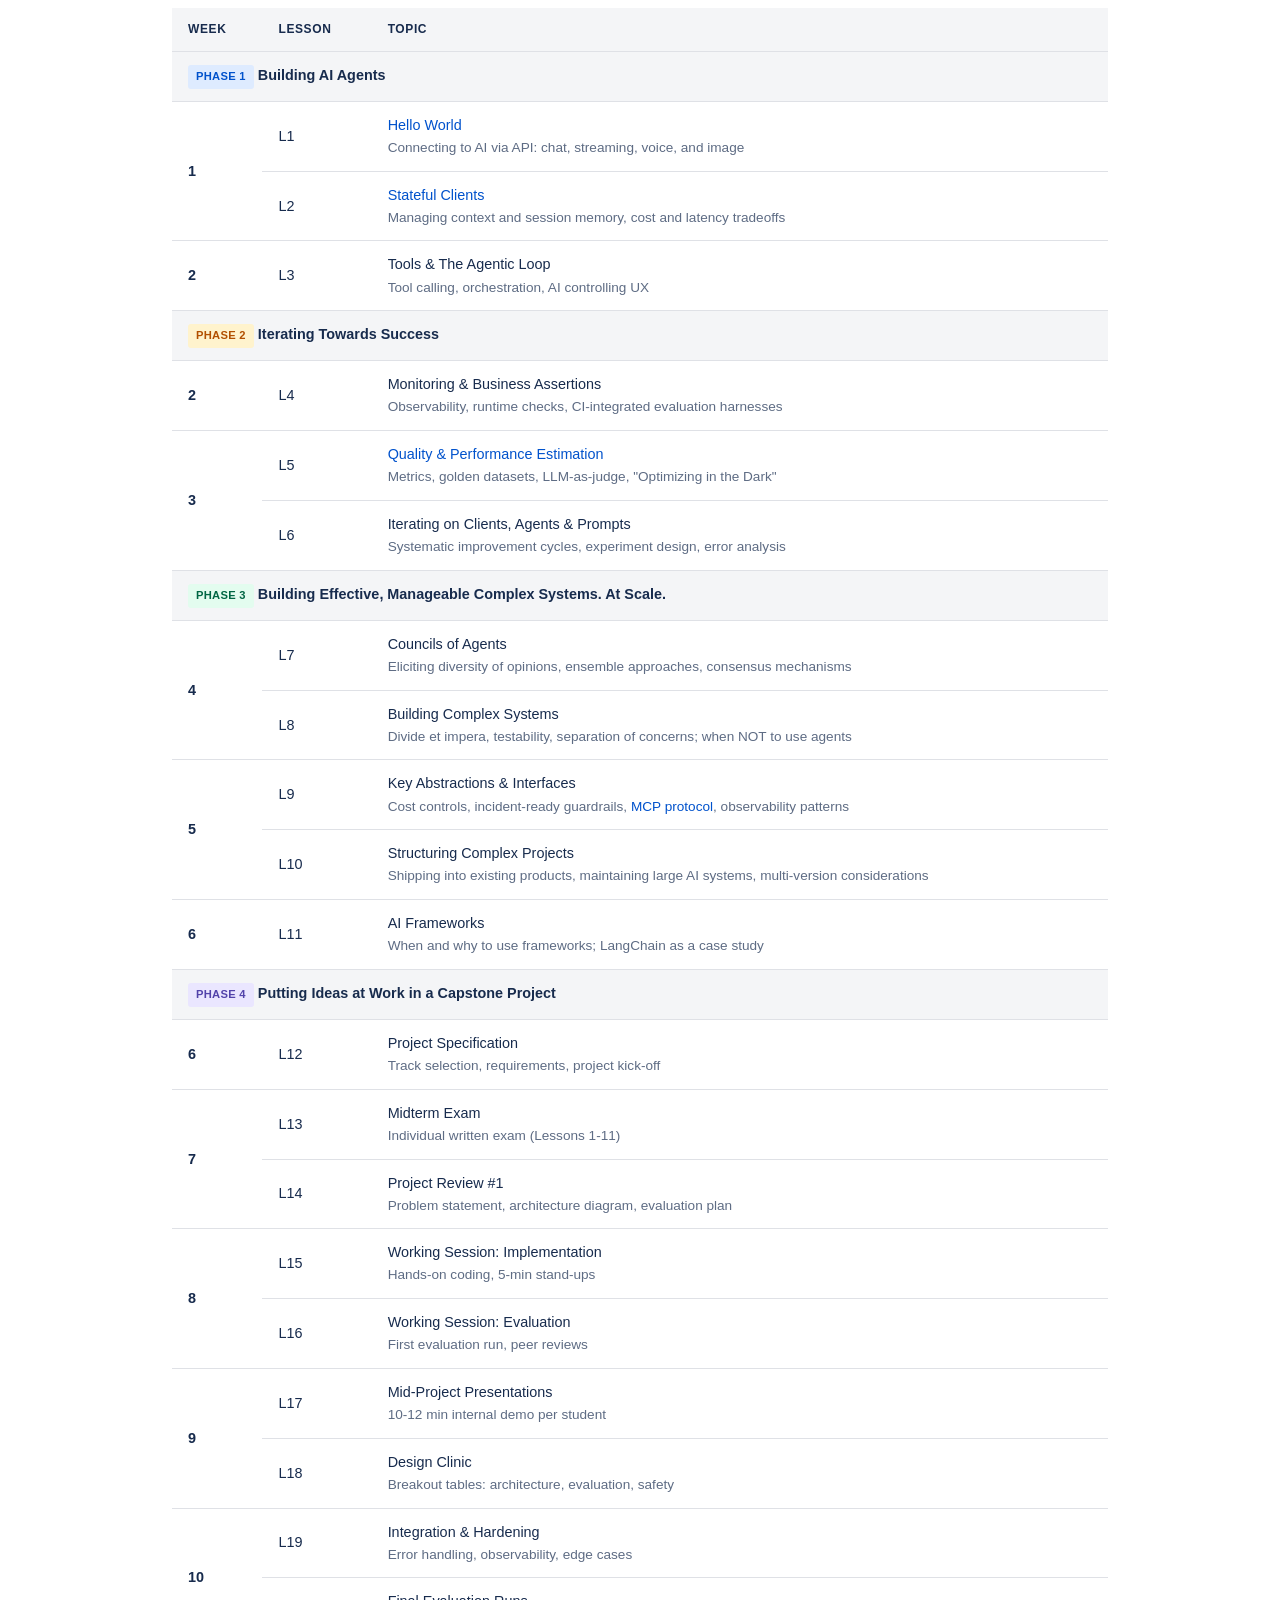
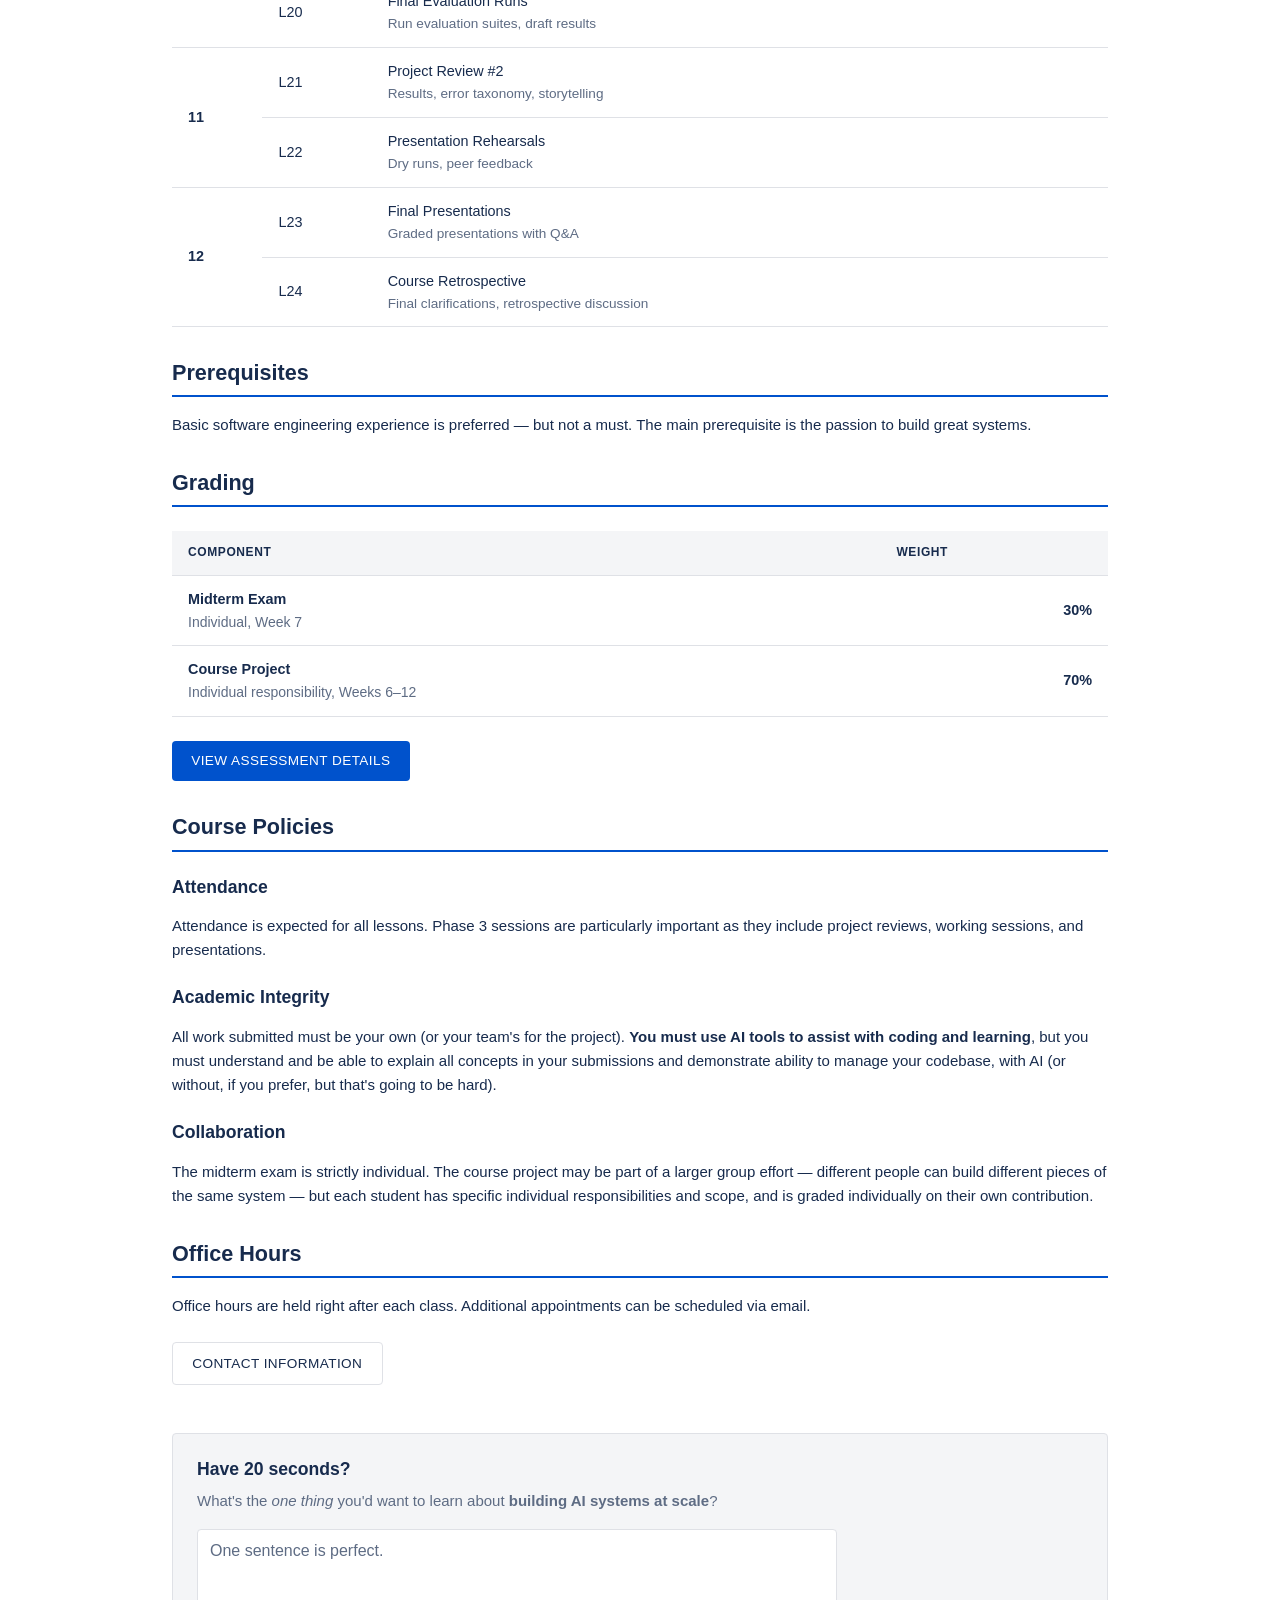
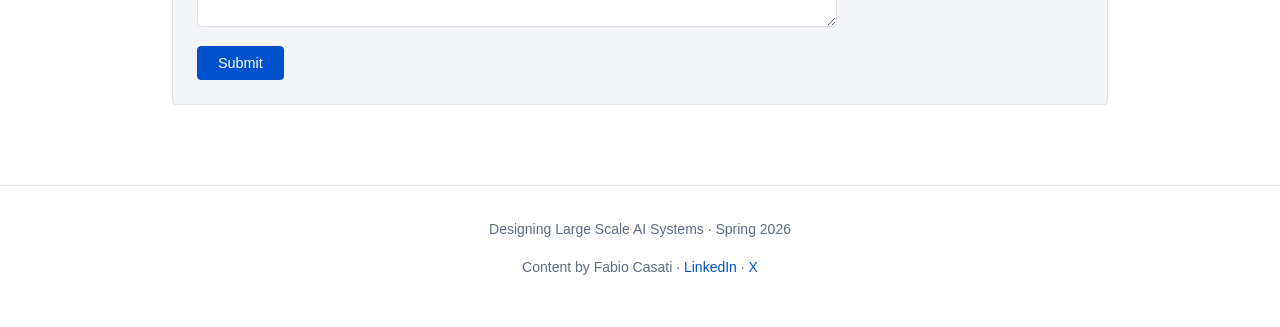
==== commit 8d40564d: "Clean up L1 materials and home page - Comment out voice/audio section in lesson1_demo notebook - Rem" ====
--- a/index.html
+++ b/index.html
@@ -17,13 +17,6 @@
   <main>
     <h1>Designing Large Scale AI Systems — CS Master Course</h1>
     <p class="text-muted">Spring 2026 · <a href="https://reliableai.github.io">reliableai.github.io</a> · <a href="https://github.com/reliableai/ai-design-2026-pub">GitHub repo</a></p>
-    <div class="announcement">
-      <div class="announcement-content">
-        <strong>Student Registration:</strong> <a href="https://forms.gle/TUYKhPKAyZq1nZc5A">Sign up here</a>
-      </div>
-      <button class="close-btn" aria-label="Close">&times;</button>
-    </div>
-
     <h2>Course Description</h2>
     <p>
       This course provides a comprehensive introduction to designing, building, and evaluating
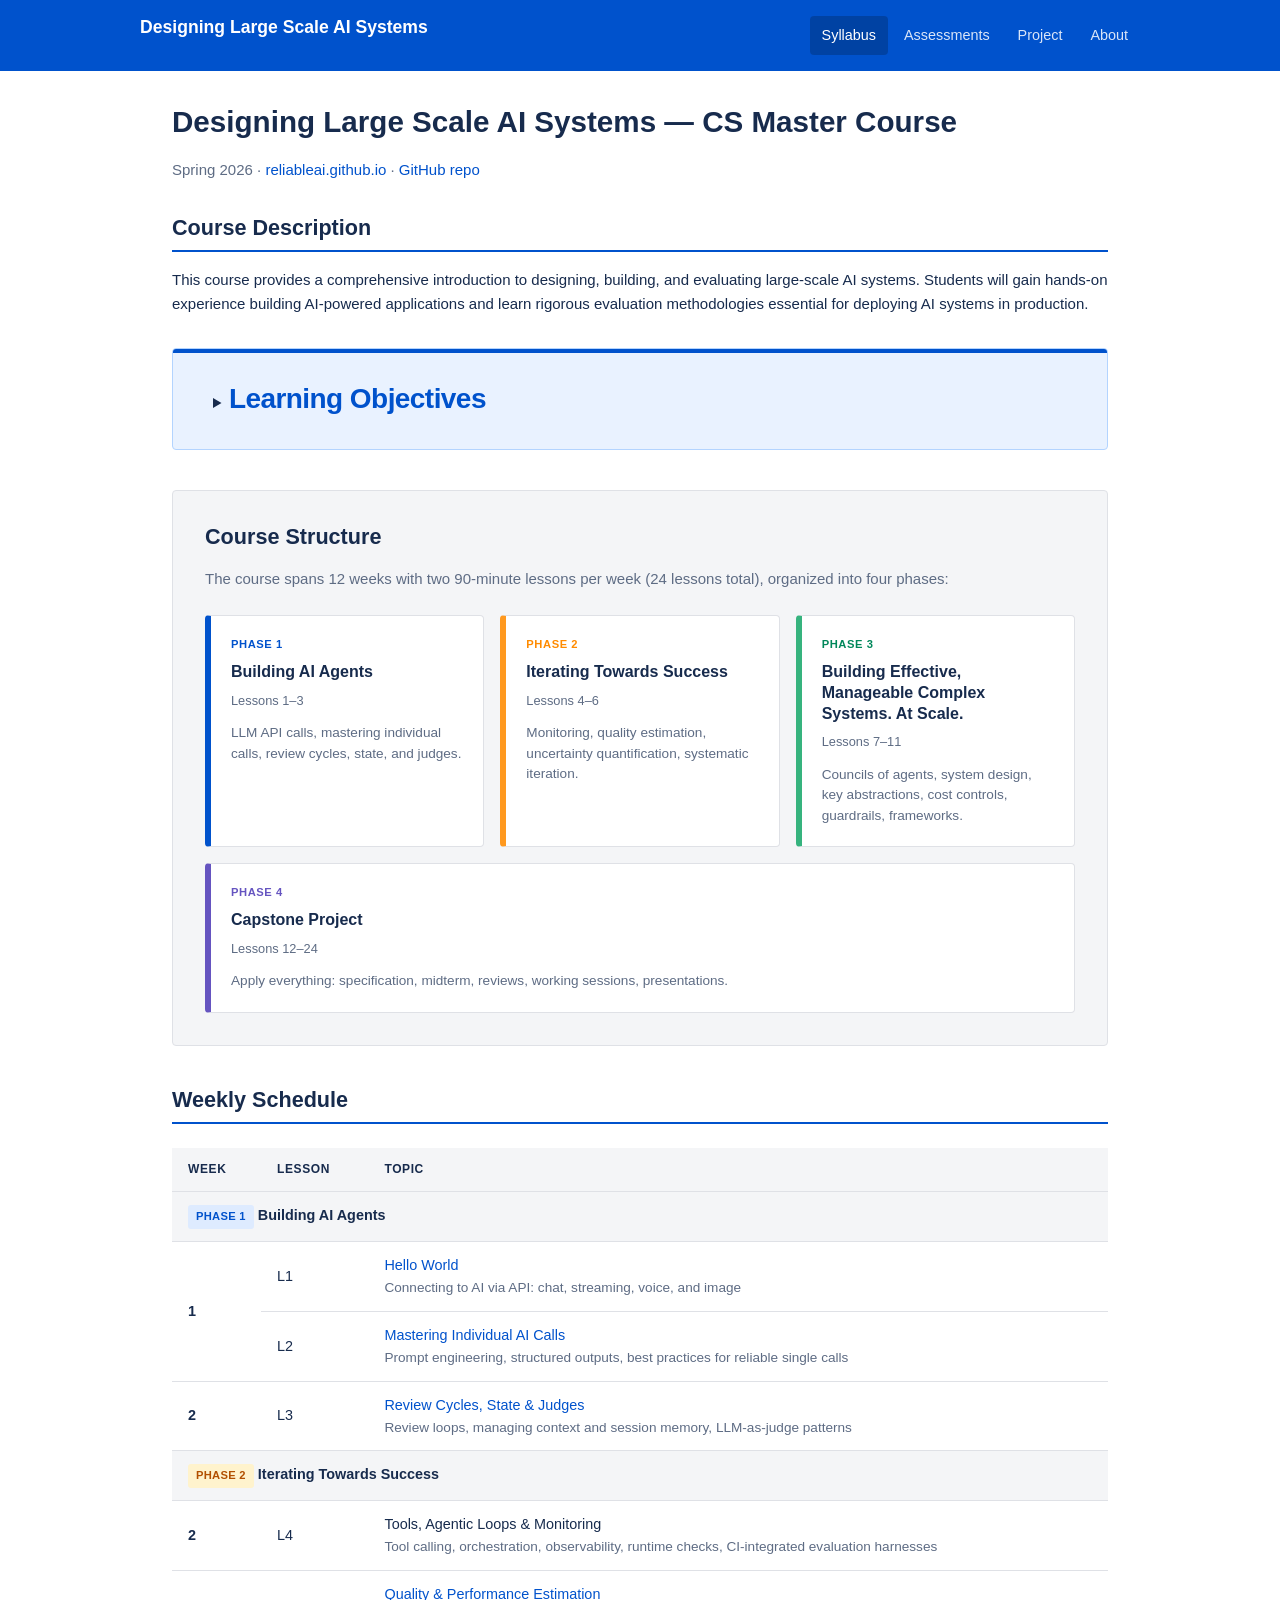
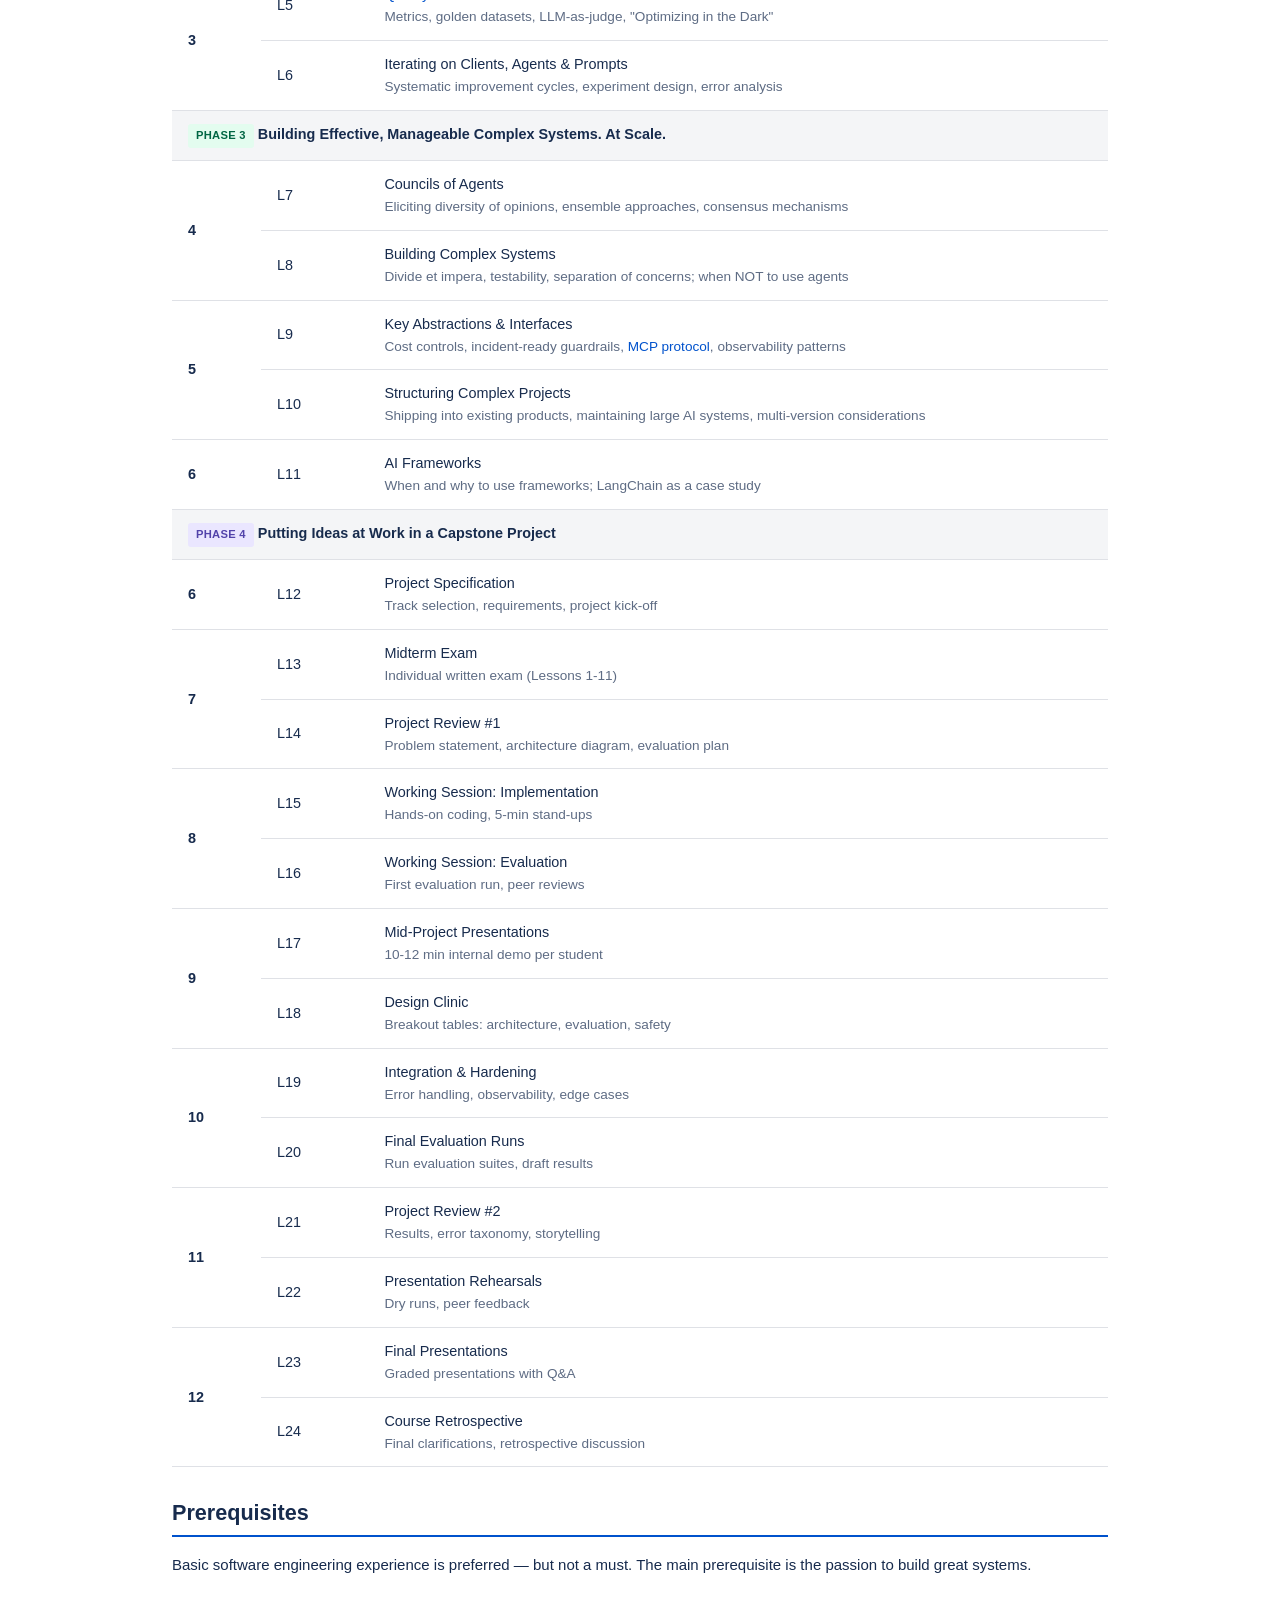
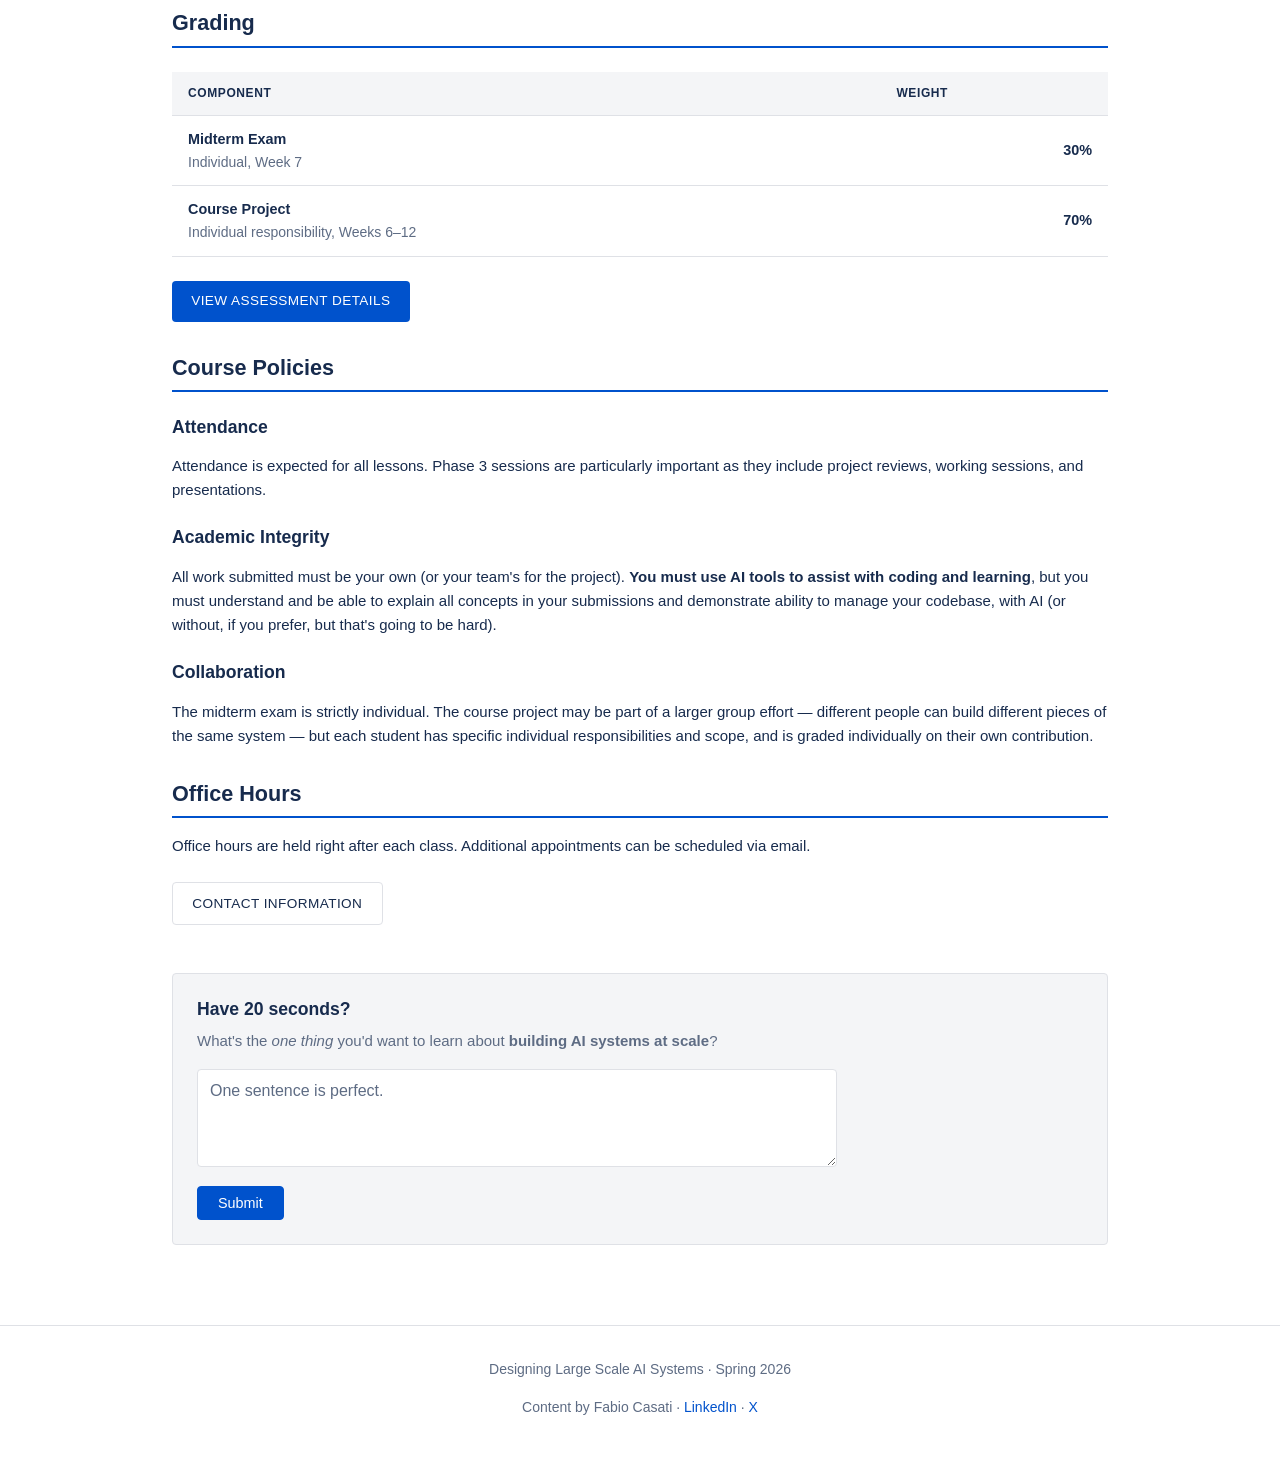
==== commit cf1226c3: "Merge branch 'reliableai:main' into main" ====
--- a/index.html
+++ b/index.html
@@ -17,6 +17,7 @@
   <main>
     <h1>Designing Large Scale AI Systems — CS Master Course</h1>
     <p class="text-muted">Spring 2026 · <a href="https://reliableai.github.io">reliableai.github.io</a> · <a href="https://github.com/reliableai/ai-design-2026-pub">GitHub repo</a></p>
+
     <h2>Course Description</h2>
     <p>
       This course provides a comprehensive introduction to designing, building, and evaluating
@@ -24,8 +25,8 @@
       and learn rigorous evaluation methodologies essential for deploying AI systems in production.
     </p>
 
-    <div class="objectives-box">
-      <h2>Learning Objectives</h2>
+    <details class="objectives-box">
+      <summary><h2 style="display: inline; cursor: pointer;">Learning Objectives</h2></summary>
       <p>By the end of this course, you will:</p>
       <ol>
         <li><strong>Build effective, reliable, maintainable AI systems at scale.</strong> Solve complex problems by decomposing them in a principled way. Ship a reliable AI feature into an existing product.</li>
@@ -35,7 +36,7 @@
         <li><strong>Separate signal from hype.</strong> Critically review emerging practices and proposed standards, learning what to use and where.</li>
         <li><strong>Think in systems.</strong> Understand which engineering principles carry forward and which new abstractions are essential. Know when not to use agents (and what to do instead).</li>
       </ol>
-    </div>
+    </details>
 
     <div class="phases-box">
       <h2>Course Structure</h2>
@@ -45,7 +46,7 @@
           <div class="phase-number">Phase 1</div>
           <h3>Building AI Agents</h3>
           <div class="phase-lessons">Lessons 1–3</div>
-          <p>LLM API calls, context and memory, the agentic loop, tool integration.</p>
+          <p>LLM API calls, mastering individual calls, review cycles, state, and judges.</p>
         </div>
         <div class="phase-card phase-2">
           <div class="phase-number">Phase 2</div>
@@ -94,16 +95,16 @@
         <tr>
           <td>L2</td>
           <td>
-            <div class="lesson-title"><a href="labs/02_standalone_agents/stateless_stateful_agents.html">Stateful Clients</a></div>
-            <div class="lesson-desc">Managing context and session memory, cost and latency tradeoffs</div>
+            <div class="lesson-title"><a href="labs/02_standalone_agents/mastering_individual_calls.html">Mastering Individual AI Calls</a></div>
+            <div class="lesson-desc">Prompt engineering, structured outputs, best practices for reliable single calls</div>
           </td>
         </tr>
         <tr>
           <td><strong>2</strong></td>
           <td>L3</td>
           <td>
-            <div class="lesson-title">Tools & The Agentic Loop</div>
-            <div class="lesson-desc">Tool calling, orchestration, AI controlling UX</div>
+            <div class="lesson-title"><a href="labs/03_review_and_judge/datasets.html">Review Cycles, State & Judges</a></div>
+            <div class="lesson-desc">Review loops, managing context and session memory, LLM-as-judge patterns</div>
           </td>
         </tr>
 
@@ -115,15 +116,15 @@
           <td><strong>2</strong></td>
           <td>L4</td>
           <td>
-            <div class="lesson-title">Monitoring & Business Assertions</div>
-            <div class="lesson-desc">Observability, runtime checks, CI-integrated evaluation harnesses</div>
+            <div class="lesson-title">Tools, Agentic Loops & Monitoring</div>
+            <div class="lesson-desc">Tool calling, orchestration, observability, runtime checks, CI-integrated evaluation harnesses</div>
           </td>
         </tr>
         <tr>
           <td rowspan="2"><strong>3</strong></td>
           <td>L5</td>
           <td>
-            <div class="lesson-title"><a href="labs/04_eval/optimizing-in-the-dark/index.html">Quality & Performance Estimation</a></div>
+            <div class="lesson-title"><a href="labs/05_eval/optimizing-in-the-dark/index.html">Quality & Performance Estimation</a></div>
             <div class="lesson-desc">Metrics, golden datasets, LLM-as-judge, "Optimizing in the Dark"</div>
           </td>
         </tr>
@@ -159,7 +160,7 @@
           <td>L9</td>
           <td>
             <div class="lesson-title">Key Abstractions & Interfaces</div>
-            <div class="lesson-desc">Cost controls, incident-ready guardrails, <a href="labs/03_ai-api/mcp_tutorial.html">MCP protocol</a>, observability patterns</div>
+            <div class="lesson-desc">Cost controls, incident-ready guardrails, <a href="labs/04_ai-api/mcp_tutorial.html">MCP protocol</a>, observability patterns</div>
           </td>
         </tr>
         <tr>
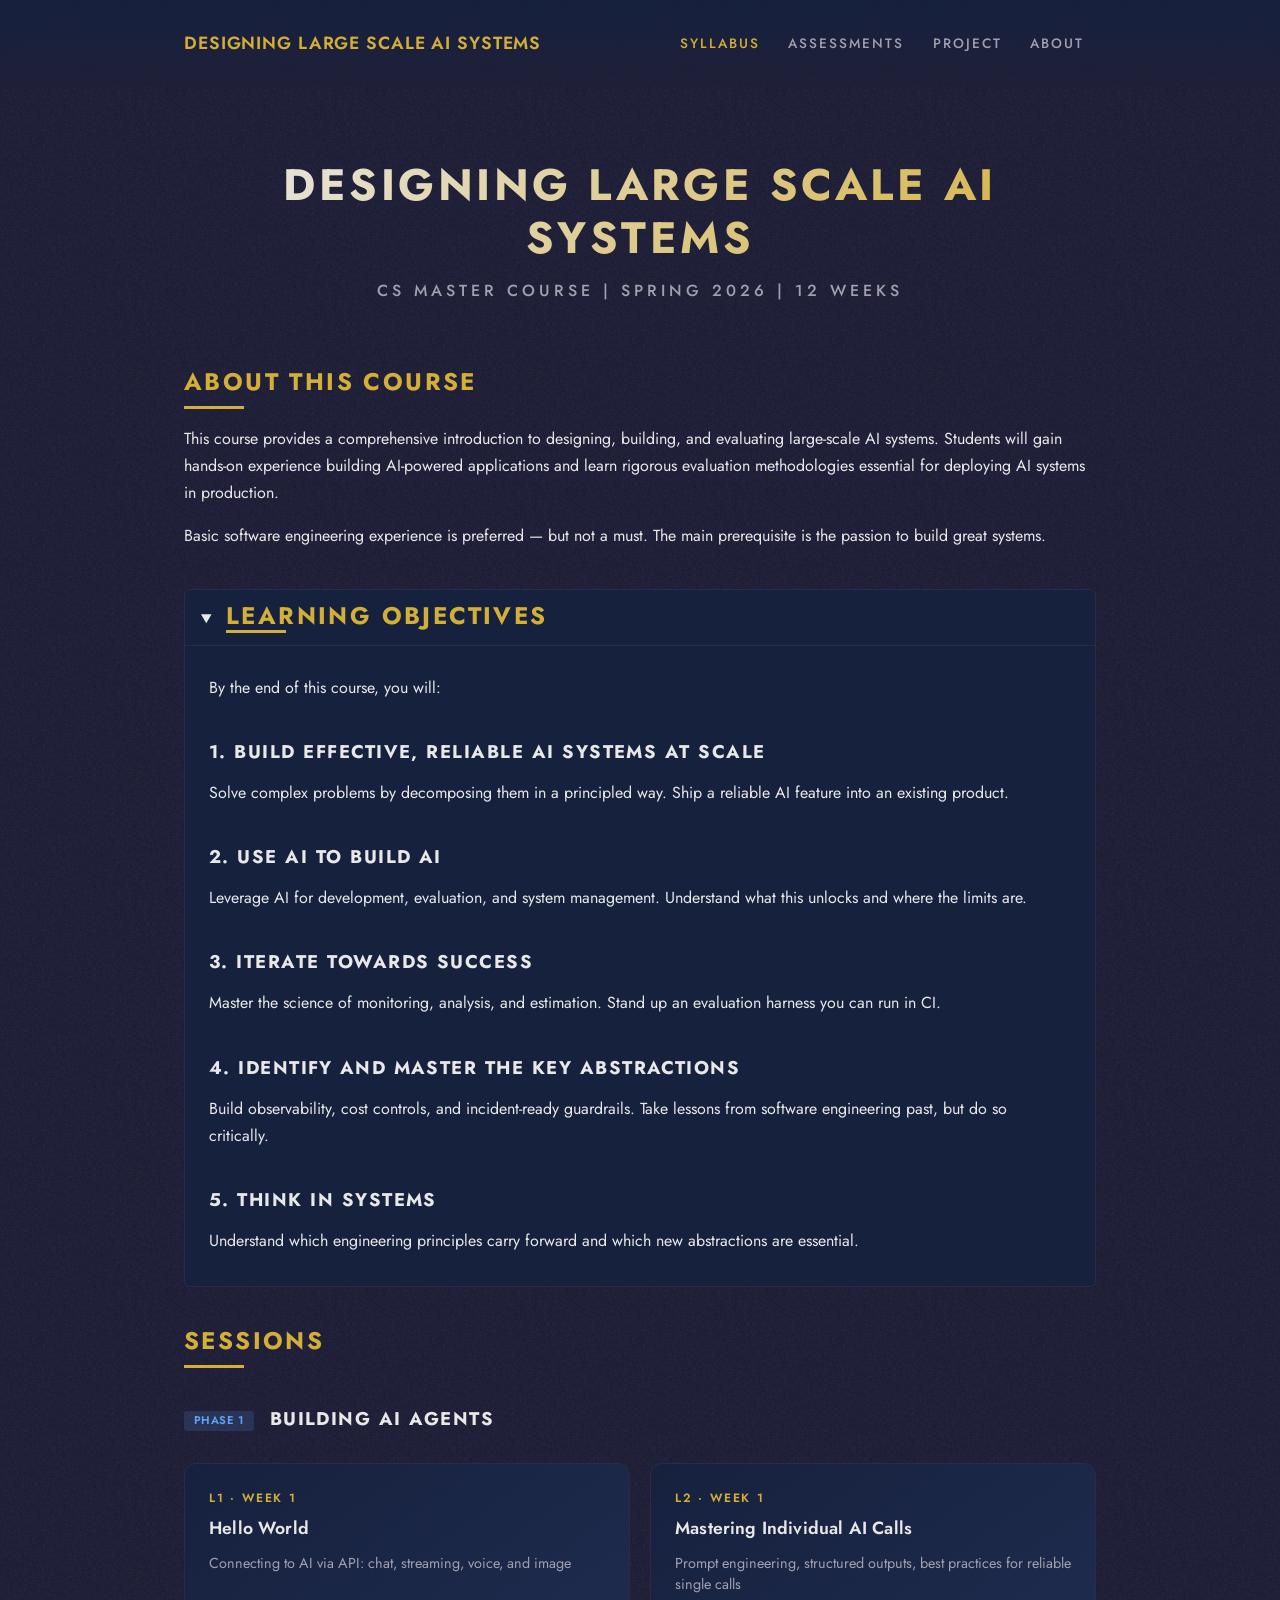
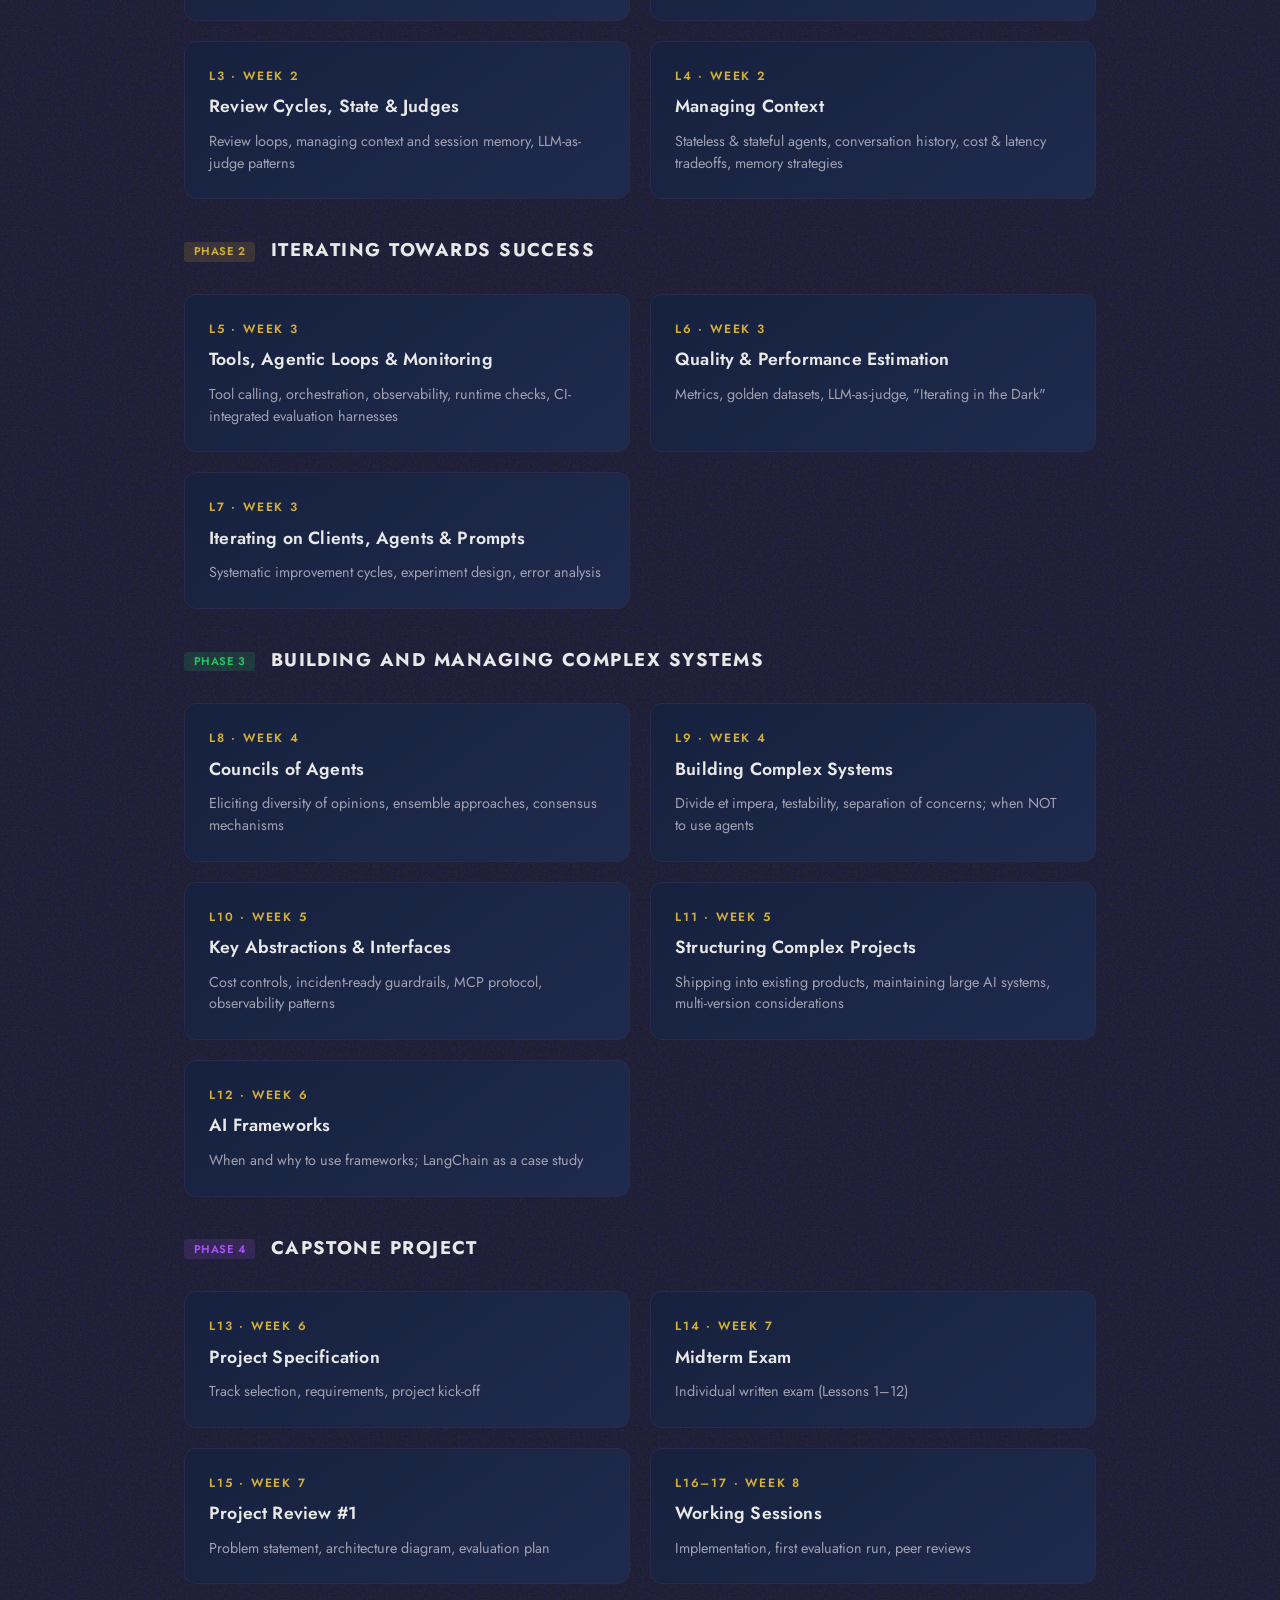
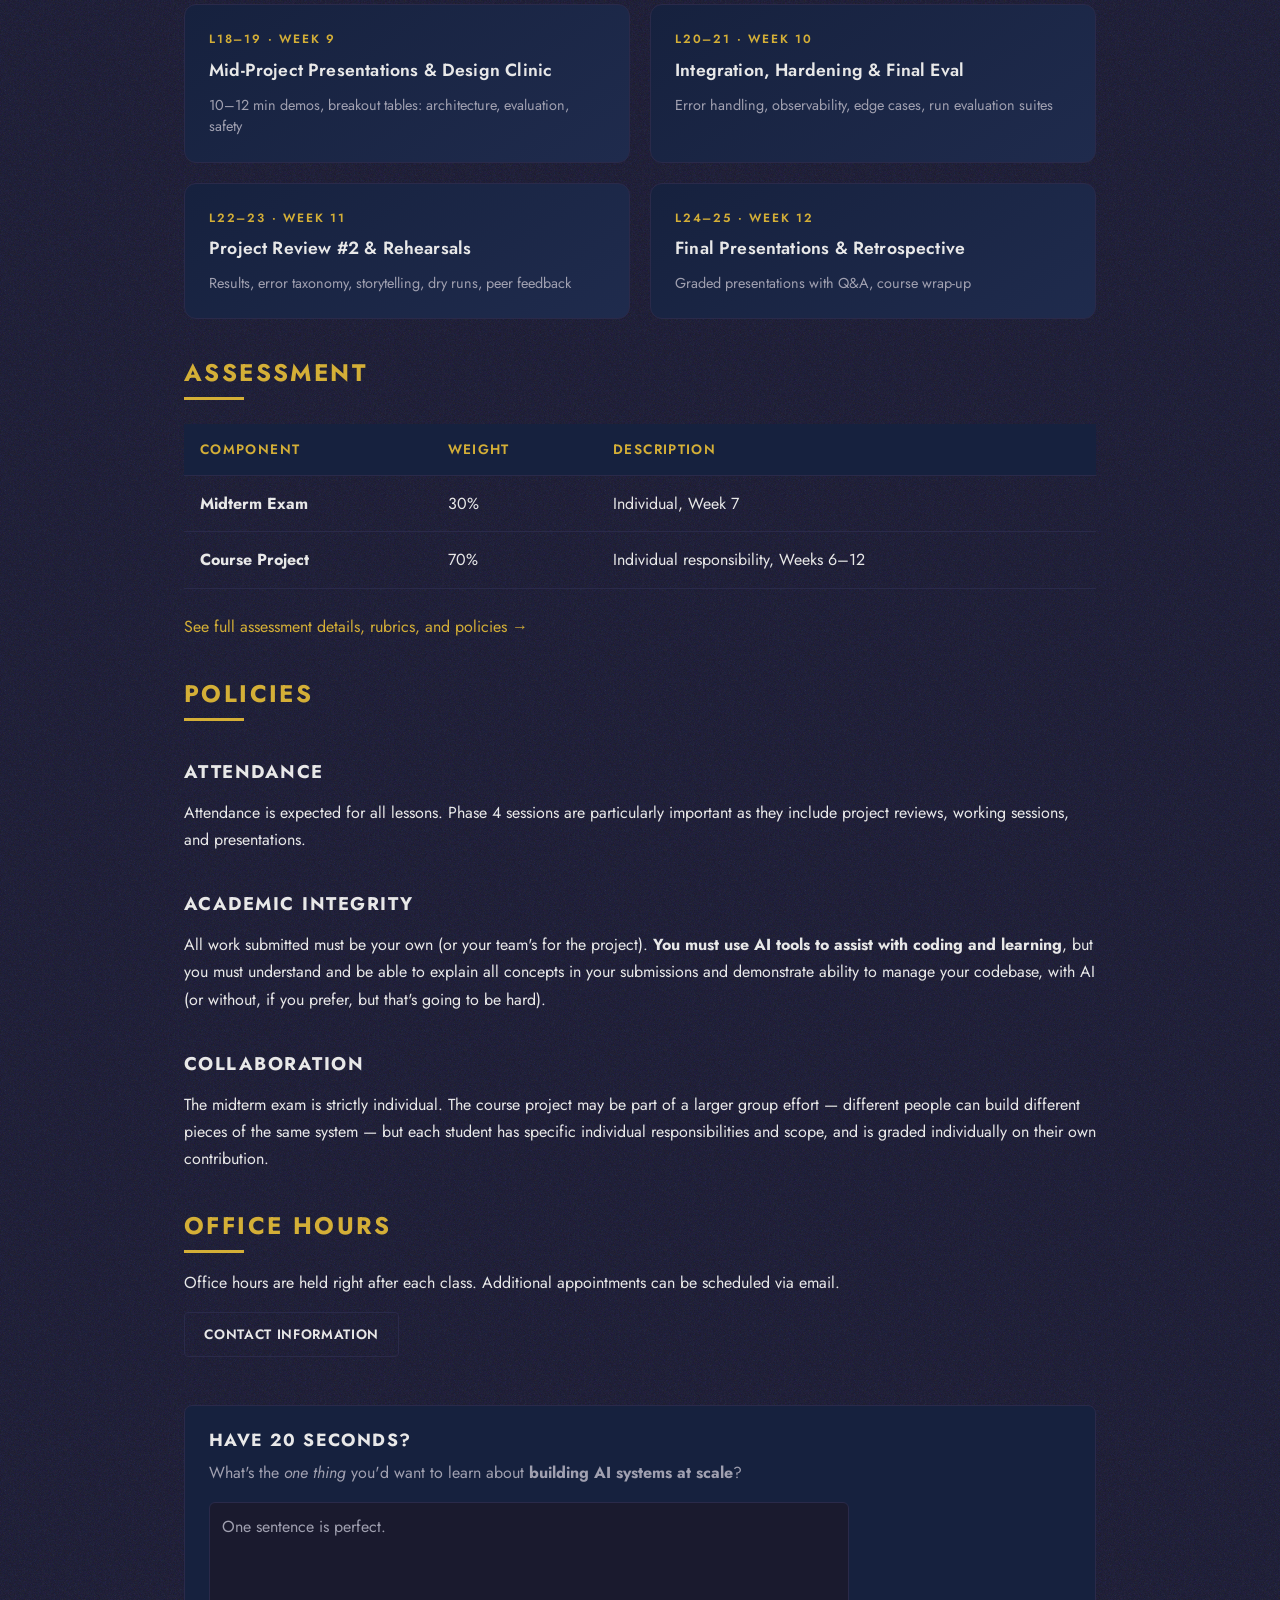
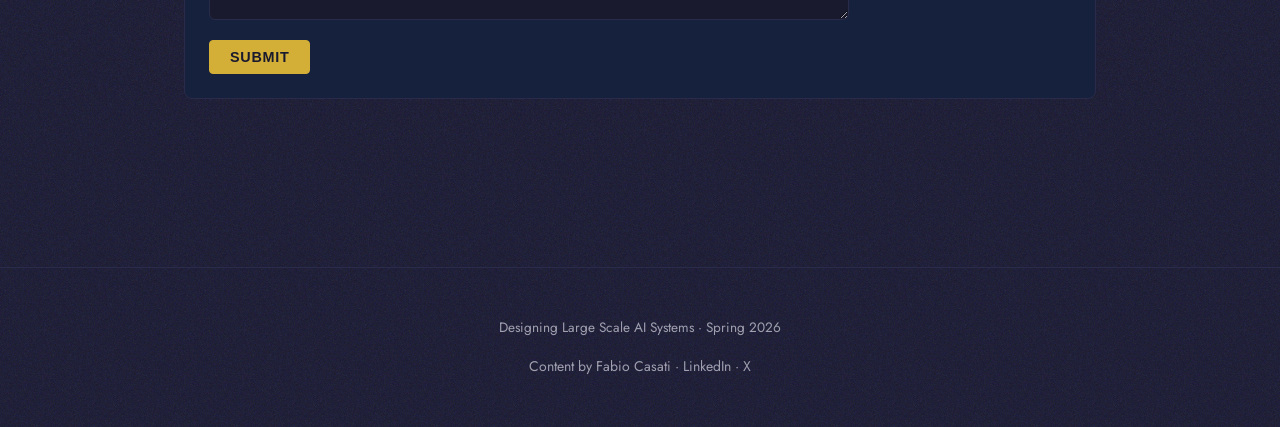
==== commit 89f47bac: "Rename 'Optimizing in the Dark' to 'Iterating in the Dark' Also: collapsible learning objectives, ph" ====
--- a/index.html
+++ b/index.html
@@ -15,336 +15,222 @@
   <!-- Header loaded dynamically -->
 
   <main>
-    <h1>Designing Large Scale AI Systems — CS Master Course</h1>
-    <p class="text-muted">Spring 2026 · <a href="https://reliableai.github.io">reliableai.github.io</a> · <a href="https://github.com/reliableai/ai-design-2026-pub">GitHub repo</a></p>
-
-    <h2>Course Description</h2>
-    <p>
-      This course provides a comprehensive introduction to designing, building, and evaluating
-      large-scale AI systems. Students will gain hands-on experience building AI-powered applications
-      and learn rigorous evaluation methodologies essential for deploying AI systems in production.
-    </p>
-
-    <details class="objectives-box">
-      <summary><h2 style="display: inline; cursor: pointer;">Learning Objectives</h2></summary>
-      <p>By the end of this course, you will:</p>
-      <ol>
-        <li><strong>Build effective, reliable, maintainable AI systems at scale.</strong> Solve complex problems by decomposing them in a principled way. Ship a reliable AI feature into an existing product.</li>
-        <li><strong>Use AI to build AI.</strong> Leverage AI for development, evaluation, and system management. Understand what this unlocks and where the limits are.</li>
-        <li><strong>Iterate towards success — rather than optimizing in the dark.</strong> Master the science of monitoring, analysis, and estimation. Stand up an evaluation harness you can run in CI.</li>
-        <li><strong>Master the key conceptual abstractions.</strong> Build observability, cost controls, and incident-ready guardrails. Take lessons from software engineering past, but do so critically.</li>
-        <li><strong>Separate signal from hype.</strong> Critically review emerging practices and proposed standards, learning what to use and where.</li>
-        <li><strong>Think in systems.</strong> Understand which engineering principles carry forward and which new abstractions are essential. Know when not to use agents (and what to do instead).</li>
-      </ol>
-    </details>
-
-    <div class="phases-box">
-      <h2>Course Structure</h2>
-      <p>The course spans 12 weeks with two 90-minute lessons per week (24 lessons total), organized into four phases:</p>
-      <div class="phases-grid">
-        <div class="phase-card phase-1">
-          <div class="phase-number">Phase 1</div>
-          <h3>Building AI Agents</h3>
-          <div class="phase-lessons">Lessons 1–3</div>
-          <p>LLM API calls, mastering individual calls, review cycles, state, and judges.</p>
-        </div>
-        <div class="phase-card phase-2">
-          <div class="phase-number">Phase 2</div>
-          <h3>Iterating Towards Success</h3>
-          <div class="phase-lessons">Lessons 4–6</div>
-          <p>Monitoring, quality estimation, uncertainty quantification, systematic iteration.</p>
-        </div>
-        <div class="phase-card phase-3">
-          <div class="phase-number">Phase 3</div>
-          <h3>Building Effective, Manageable Complex Systems. At Scale.</h3>
-          <div class="phase-lessons">Lessons 7–11</div>
-          <p>Councils of agents, system design, key abstractions, cost controls, guardrails, frameworks.</p>
-        </div>
-        <div class="phase-card phase-4">
-          <div class="phase-number">Phase 4</div>
-          <h3>Capstone Project</h3>
-          <div class="phase-lessons">Lessons 12–24</div>
-          <p>Apply everything: specification, midterm, reviews, working sessions, presentations.</p>
-        </div>
-      </div>
+    <div class="hero">
+      <h1>Designing Large Scale AI Systems</h1>
+      <p class="subtitle">CS Master Course | Spring 2026 | 12 weeks</p>
     </div>
 
-    <h2>Weekly Schedule</h2>
-
-    <table>
-      <thead>
-        <tr>
-          <th>Week</th>
-          <th>Lesson</th>
-          <th>Topic</th>
-        </tr>
-      </thead>
-      <tbody>
-        <!-- Phase 1 -->
-        <tr class="week-header">
-          <td colspan="3"><span class="phase phase-1">Phase 1</span> Building AI Agents</td>
-        </tr>
-        <tr>
-          <td rowspan="2"><strong>1</strong></td>
-          <td>L1</td>
-          <td>
-            <div class="lesson-title"><a href="labs/01_hello_world/hello_world_3.0.html">Hello World</a></div>
-            <div class="lesson-desc">Connecting to AI via API: chat, streaming, voice, and image</div>
-          </td>
-        </tr>
-        <tr>
-          <td>L2</td>
-          <td>
-            <div class="lesson-title"><a href="labs/02_standalone_agents/mastering_individual_calls.html">Mastering Individual AI Calls</a></div>
-            <div class="lesson-desc">Prompt engineering, structured outputs, best practices for reliable single calls</div>
-          </td>
-        </tr>
-        <tr>
-          <td><strong>2</strong></td>
-          <td>L3</td>
-          <td>
-            <div class="lesson-title"><a href="labs/03_review_and_judge/datasets.html">Review Cycles, State & Judges</a></div>
-            <div class="lesson-desc">Review loops, managing context and session memory, LLM-as-judge patterns</div>
-          </td>
-        </tr>
-
-        <!-- Phase 2 -->
-        <tr class="week-header">
-          <td colspan="3"><span class="phase phase-2">Phase 2</span> Iterating Towards Success</td>
-        </tr>
-        <tr>
-          <td><strong>2</strong></td>
-          <td>L4</td>
-          <td>
-            <div class="lesson-title">Tools, Agentic Loops & Monitoring</div>
-            <div class="lesson-desc">Tool calling, orchestration, observability, runtime checks, CI-integrated evaluation harnesses</div>
-          </td>
-        </tr>
-        <tr>
-          <td rowspan="2"><strong>3</strong></td>
-          <td>L5</td>
-          <td>
-            <div class="lesson-title"><a href="labs/05_eval/optimizing-in-the-dark/index.html">Quality & Performance Estimation</a></div>
-            <div class="lesson-desc">Metrics, golden datasets, LLM-as-judge, "Optimizing in the Dark"</div>
-          </td>
-        </tr>
-        <tr>
-          <td>L6</td>
-          <td>
-            <div class="lesson-title">Iterating on Clients, Agents & Prompts</div>
-            <div class="lesson-desc">Systematic improvement cycles, experiment design, error analysis</div>
-          </td>
-        </tr>
-
-        <!-- Phase 3 -->
-        <tr class="week-header">
-          <td colspan="3"><span class="phase phase-3">Phase 3</span> Building Effective, Manageable Complex Systems. At Scale.</td>
-        </tr>
-        <tr>
-          <td rowspan="2"><strong>4</strong></td>
-          <td>L7</td>
-          <td>
-            <div class="lesson-title">Councils of Agents</div>
-            <div class="lesson-desc">Eliciting diversity of opinions, ensemble approaches, consensus mechanisms</div>
-          </td>
-        </tr>
-        <tr>
-          <td>L8</td>
-          <td>
-            <div class="lesson-title">Building Complex Systems</div>
-            <div class="lesson-desc">Divide et impera, testability, separation of concerns; when NOT to use agents</div>
-          </td>
-        </tr>
-        <tr>
-          <td rowspan="2"><strong>5</strong></td>
-          <td>L9</td>
-          <td>
-            <div class="lesson-title">Key Abstractions & Interfaces</div>
-            <div class="lesson-desc">Cost controls, incident-ready guardrails, <a href="labs/04_ai-api/mcp_tutorial.html">MCP protocol</a>, observability patterns</div>
-          </td>
-        </tr>
-        <tr>
-          <td>L10</td>
-          <td>
-            <div class="lesson-title">Structuring Complex Projects</div>
-            <div class="lesson-desc">Shipping into existing products, maintaining large AI systems, multi-version considerations</div>
-          </td>
-        </tr>
-        <tr>
-          <td><strong>6</strong></td>
-          <td>L11</td>
-          <td>
-            <div class="lesson-title">AI Frameworks</div>
-            <div class="lesson-desc">When and why to use frameworks; LangChain as a case study</div>
-          </td>
-        </tr>
-
-        <!-- Phase 4 -->
-        <tr class="week-header">
-          <td colspan="3"><span class="phase phase-4">Phase 4</span> Putting Ideas at Work in a Capstone Project</td>
-        </tr>
-        <tr>
-          <td><strong>6</strong></td>
-          <td>L12</td>
-          <td>
-            <div class="lesson-title">Project Specification</div>
-            <div class="lesson-desc">Track selection, requirements, project kick-off</div>
-          </td>
-        </tr>
-        <tr>
-          <td rowspan="2"><strong>7</strong></td>
-          <td>L13</td>
-          <td>
-            <div class="lesson-title">Midterm Exam</div>
-            <div class="lesson-desc">Individual written exam (Lessons 1-11)</div>
-          </td>
-        </tr>
-        <tr>
-          <td>L14</td>
-          <td>
-            <div class="lesson-title">Project Review #1</div>
-            <div class="lesson-desc">Problem statement, architecture diagram, evaluation plan</div>
-          </td>
-        </tr>
-        <tr>
-          <td rowspan="2"><strong>8</strong></td>
-          <td>L15</td>
-          <td>
-            <div class="lesson-title">Working Session: Implementation</div>
-            <div class="lesson-desc">Hands-on coding, 5-min stand-ups</div>
-          </td>
-        </tr>
-        <tr>
-          <td>L16</td>
-          <td>
-            <div class="lesson-title">Working Session: Evaluation</div>
-            <div class="lesson-desc">First evaluation run, peer reviews</div>
-          </td>
-        </tr>
-        <tr>
-          <td rowspan="2"><strong>9</strong></td>
-          <td>L17</td>
-          <td>
-            <div class="lesson-title">Mid-Project Presentations</div>
-            <div class="lesson-desc">10-12 min internal demo per student</div>
-          </td>
-        </tr>
-        <tr>
-          <td>L18</td>
-          <td>
-            <div class="lesson-title">Design Clinic</div>
-            <div class="lesson-desc">Breakout tables: architecture, evaluation, safety</div>
-          </td>
-        </tr>
-        <tr>
-          <td rowspan="2"><strong>10</strong></td>
-          <td>L19</td>
-          <td>
-            <div class="lesson-title">Integration & Hardening</div>
-            <div class="lesson-desc">Error handling, observability, edge cases</div>
-          </td>
-        </tr>
-        <tr>
-          <td>L20</td>
-          <td>
-            <div class="lesson-title">Final Evaluation Runs</div>
-            <div class="lesson-desc">Run evaluation suites, draft results</div>
-          </td>
-        </tr>
-        <tr>
-          <td rowspan="2"><strong>11</strong></td>
-          <td>L21</td>
-          <td>
-            <div class="lesson-title">Project Review #2</div>
-            <div class="lesson-desc">Results, error taxonomy, storytelling</div>
-          </td>
-        </tr>
-        <tr>
-          <td>L22</td>
-          <td>
-            <div class="lesson-title">Presentation Rehearsals</div>
-            <div class="lesson-desc">Dry runs, peer feedback</div>
-          </td>
-        </tr>
-        <tr>
-          <td rowspan="2"><strong>12</strong></td>
-          <td>L23</td>
-          <td>
-            <div class="lesson-title">Final Presentations</div>
-            <div class="lesson-desc">Graded presentations with Q&A</div>
-          </td>
-        </tr>
-        <tr>
-          <td>L24</td>
-          <td>
-            <div class="lesson-title">Course Retrospective</div>
-            <div class="lesson-desc">Final clarifications, retrospective discussion</div>
-          </td>
-        </tr>
-      </tbody>
-    </table>
-
-    <h2>Prerequisites</h2>
-    <p>
-      Basic software engineering experience is preferred — but not a must.
-      The main prerequisite is the passion to build great systems.
-    </p>
-
-    <h2>Grading</h2>
-    <table class="grading-table">
-      <thead>
-        <tr>
-          <th>Component</th>
-          <th>Weight</th>
-        </tr>
-      </thead>
-      <tbody>
-        <tr>
-          <td>
-            <strong>Midterm Exam</strong>
-            <div class="text-muted text-small">Individual, Week 7</div>
-          </td>
-          <td>30%</td>
-        </tr>
-        <tr>
-          <td>
-            <strong>Course Project</strong>
-            <div class="text-muted text-small">Individual responsibility, Weeks 6–12</div>
-          </td>
-          <td>70%</td>
-        </tr>
-      </tbody>
-    </table>
-
-    <p><a href="assessments.html" class="btn">View Assessment Details</a></p>
-
-    <h2>Course Policies</h2>
-
-    <h3>Attendance</h3>
-    <p>
-      Attendance is expected for all lessons. Phase 3 sessions are particularly important
-      as they include project reviews, working sessions, and presentations.
-    </p>
-
-    <h3>Academic Integrity</h3>
-    <p>
-      All work submitted must be your own (or your team's for the project). <strong>You must use AI tools to assist with coding and learning</strong>, but you must understand and be able to explain all concepts in your submissions and demonstrate ability to manage your codebase, with AI (or without, if you prefer, but that's going to be hard).
-    </p>
-
-    <h3>Collaboration</h3>
-    <p>
-      The midterm exam is strictly individual. The course project may be part of a larger group effort — different people can build different pieces of the same system — but each student has specific individual responsibilities and scope, and is graded individually on their own contribution.
-    </p>
-
-    <h2>Office Hours</h2>
-    <p>
-      Office hours are held right after each class. Additional appointments can be
-      scheduled via email.
-    </p>
-
-    <p class="mt-3">
-      <a href="about.html" class="btn-secondary btn">Contact Information</a>
-    </p>
+    <section>
+      <h2>About This Course</h2>
+      <p>
+        This course provides a comprehensive introduction to designing, building, and evaluating
+        large-scale AI systems. Students will gain hands-on experience building AI-powered applications
+        and learn rigorous evaluation methodologies essential for deploying AI systems in production.
+      </p>
+      <p>
+        Basic software engineering experience is preferred — but not a must.
+        The main prerequisite is the passion to build great systems.
+      </p>
+    </section>
+
+    <section>
+      <details open>
+        <summary><h2 style="display:inline; margin:0; padding-bottom:0; margin-left:0.5rem;">Learning Objectives</h2></summary>
+        <div class="details-content">
+          <p>By the end of this course, you will:</p>
+
+          <h3>1. Build Effective, Reliable AI Systems at Scale</h3>
+          <p>Solve complex problems by decomposing them in a principled way. Ship a reliable AI feature into an existing product.</p>
+
+          <h3>2. Use AI to Build AI</h3>
+          <p>Leverage AI for development, evaluation, and system management. Understand what this unlocks and where the limits are.</p>
+
+          <h3>3. Iterate Towards Success</h3>
+          <p>Master the science of monitoring, analysis, and estimation. Stand up an evaluation harness you can run in CI.</p>
+
+          <h3>4. Identify and Master the Key Abstractions</h3>
+          <p>Build observability, cost controls, and incident-ready guardrails. Take lessons from software engineering past, but do so critically.</p>
+
+          <h3>5. Think in Systems</h3>
+          <p>Understand which engineering principles carry forward and which new abstractions are essential.</p>
+        </div>
+      </details>
+    </section>
+
+    <section>
+      <h2>Sessions</h2>
+
+      <h3><span class="phase phase-1">Phase 1</span> Building AI Agents</h3>
+      <div class="modules-grid">
+        <a href="labs/01_hello_world/hello_world_3.0.html" class="module-card">
+          <div class="number">L1 · Week 1</div>
+          <div class="title">Hello World</div>
+          <p class="description">Connecting to AI via API: chat, streaming, voice, and image</p>
+        </a>
+        <a href="labs/02_standalone_agents/mastering_individual_calls.html" class="module-card">
+          <div class="number">L2 · Week 1</div>
+          <div class="title">Mastering Individual AI Calls</div>
+          <p class="description">Prompt engineering, structured outputs, best practices for reliable single calls</p>
+        </a>
+        <a href="labs/03_review_and_judge/datasets.html" class="module-card">
+          <div class="number">L3 · Week 2</div>
+          <div class="title">Review Cycles, State & Judges</div>
+          <p class="description">Review loops, managing context and session memory, LLM-as-judge patterns</p>
+        </a>
+        <a href="labs/04_managing_context/stateless_stateful_agents.html" class="module-card">
+          <div class="number">L4 · Week 2</div>
+          <div class="title">Managing Context</div>
+          <p class="description">Stateless &amp; stateful agents, conversation history, cost &amp; latency tradeoffs, memory strategies</p>
+        </a>
+      </div>
+
+      <h3><span class="phase phase-2">Phase 2</span> Iterating Towards Success</h3>
+      <div class="modules-grid">
+        <div class="module-card">
+          <div class="number">L5 · Week 3</div>
+          <div class="title">Tools, Agentic Loops & Monitoring</div>
+          <p class="description">Tool calling, orchestration, observability, runtime checks, CI-integrated evaluation harnesses</p>
+        </div>
+        <a href="labs/05_eval/optimizing-in-the-dark/index.html" class="module-card">
+          <div class="number">L6 · Week 3</div>
+          <div class="title">Quality & Performance Estimation</div>
+          <p class="description">Metrics, golden datasets, LLM-as-judge, "Iterating in the Dark"</p>
+        </a>
+        <div class="module-card">
+          <div class="number">L7 · Week 3</div>
+          <div class="title">Iterating on Clients, Agents & Prompts</div>
+          <p class="description">Systematic improvement cycles, experiment design, error analysis</p>
+        </div>
+      </div>
+
+      <h3><span class="phase phase-3">Phase 3</span> Building and Managing Complex Systems</h3>
+      <div class="modules-grid">
+        <div class="module-card">
+          <div class="number">L8 · Week 4</div>
+          <div class="title">Councils of Agents</div>
+          <p class="description">Eliciting diversity of opinions, ensemble approaches, consensus mechanisms</p>
+        </div>
+        <div class="module-card">
+          <div class="number">L9 · Week 4</div>
+          <div class="title">Building Complex Systems</div>
+          <p class="description">Divide et impera, testability, separation of concerns; when NOT to use agents</p>
+        </div>
+        <div class="module-card">
+          <div class="number">L10 · Week 5</div>
+          <div class="title">Key Abstractions & Interfaces</div>
+          <p class="description">Cost controls, incident-ready guardrails, MCP protocol, observability patterns</p>
+        </div>
+        <div class="module-card">
+          <div class="number">L11 · Week 5</div>
+          <div class="title">Structuring Complex Projects</div>
+          <p class="description">Shipping into existing products, maintaining large AI systems, multi-version considerations</p>
+        </div>
+        <div class="module-card">
+          <div class="number">L12 · Week 6</div>
+          <div class="title">AI Frameworks</div>
+          <p class="description">When and why to use frameworks; LangChain as a case study</p>
+        </div>
+      </div>
+
+      <h3><span class="phase phase-4">Phase 4</span> Capstone Project</h3>
+      <div class="modules-grid">
+        <div class="module-card">
+          <div class="number">L13 · Week 6</div>
+          <div class="title">Project Specification</div>
+          <p class="description">Track selection, requirements, project kick-off</p>
+        </div>
+        <div class="module-card">
+          <div class="number">L14 · Week 7</div>
+          <div class="title">Midterm Exam</div>
+          <p class="description">Individual written exam (Lessons 1–12)</p>
+        </div>
+        <div class="module-card">
+          <div class="number">L15 · Week 7</div>
+          <div class="title">Project Review #1</div>
+          <p class="description">Problem statement, architecture diagram, evaluation plan</p>
+        </div>
+        <div class="module-card">
+          <div class="number">L16–17 · Week 8</div>
+          <div class="title">Working Sessions</div>
+          <p class="description">Implementation, first evaluation run, peer reviews</p>
+        </div>
+        <div class="module-card">
+          <div class="number">L18–19 · Week 9</div>
+          <div class="title">Mid-Project Presentations & Design Clinic</div>
+          <p class="description">10–12 min demos, breakout tables: architecture, evaluation, safety</p>
+        </div>
+        <div class="module-card">
+          <div class="number">L20–21 · Week 10</div>
+          <div class="title">Integration, Hardening & Final Eval</div>
+          <p class="description">Error handling, observability, edge cases, run evaluation suites</p>
+        </div>
+        <div class="module-card">
+          <div class="number">L22–23 · Week 11</div>
+          <div class="title">Project Review #2 & Rehearsals</div>
+          <p class="description">Results, error taxonomy, storytelling, dry runs, peer feedback</p>
+        </div>
+        <div class="module-card">
+          <div class="number">L24–25 · Week 12</div>
+          <div class="title">Final Presentations & Retrospective</div>
+          <p class="description">Graded presentations with Q&A, course wrap-up</p>
+        </div>
+      </div>
+    </section>
+
+    <section>
+      <h2>Assessment</h2>
+      <table>
+        <thead>
+          <tr>
+            <th>Component</th>
+            <th>Weight</th>
+            <th>Description</th>
+          </tr>
+        </thead>
+        <tbody>
+          <tr>
+            <td><strong>Midterm Exam</strong></td>
+            <td>30%</td>
+            <td>Individual, Week 7</td>
+          </tr>
+          <tr>
+            <td><strong>Course Project</strong></td>
+            <td>70%</td>
+            <td>Individual responsibility, Weeks 6–12</td>
+          </tr>
+        </tbody>
+      </table>
+      <p><a href="assessments.html">See full assessment details, rubrics, and policies &rarr;</a></p>
+    </section>
+
+    <section>
+      <h2>Policies</h2>
+
+      <h3>Attendance</h3>
+      <p>
+        Attendance is expected for all lessons. Phase 4 sessions are particularly important
+        as they include project reviews, working sessions, and presentations.
+      </p>
+
+      <h3>Academic Integrity</h3>
+      <p>
+        All work submitted must be your own (or your team's for the project). <strong>You must use AI tools to assist with coding and learning</strong>, but you must understand and be able to explain all concepts in your submissions and demonstrate ability to manage your codebase, with AI (or without, if you prefer, but that's going to be hard).
+      </p>
+
+      <h3>Collaboration</h3>
+      <p>
+        The midterm exam is strictly individual. The course project may be part of a larger group effort — different people can build different pieces of the same system — but each student has specific individual responsibilities and scope, and is graded individually on their own contribution.
+      </p>
+    </section>
+
+    <section>
+      <h2>Office Hours</h2>
+      <p>
+        Office hours are held right after each class. Additional appointments can be
+        scheduled via email.
+      </p>
+      <p><a href="about.html" class="btn-secondary btn">Contact Information</a></p>
+    </section>
 
     <section id="feedback" class="quick-feedback">
       <h3>Have 20 seconds?</h3>
--- a/style.css
+++ b/style.css
@@ -1,45 +1,59 @@
-/* 2026 Course Site - Corporate Light Theme */
+/* AI Systems Design - Dark Academic Theme */
+
+@import url('https://fonts.googleapis.com/css2?family=Jost:wght@400;500;600;700&display=swap');
 
 :root {
-  --primary: #0052cc;
-  --primary-dark: #003d99;
-  --text: #172b4d;
-  --text-light: #5e6c84;
-  --bg: #ffffff;
-  --bg-alt: #f4f5f7;
-  --border: #dfe1e6;
-  --accent: #0052cc;
-  --success: #36b37e;
-  --warning: #ff991f;
+  --color-bg: #1a1a2e;
+  --color-surface: #16213e;
+  --color-surface-elevated: #1f2b4d;
+  --color-text: #e8e8e8;
+  --color-text-muted: #a0a0b0;
+  --color-primary: #d4af37;
+  --color-primary-dark: #b8960c;
+  --color-accent: #c9a227;
+  --color-border: #2a2a4a;
+  --color-code-bg: #0f0f1a;
+  --font-sans: "Jost", -apple-system, BlinkMacSystemFont, sans-serif;
+  --font-mono: "SF Mono", "Fira Code", monospace;
+  --max-width: 960px;
+  --spacing: 1.5rem;
 }
 
 * {
   box-sizing: border-box;
+}
+
+body {
+  font-family: var(--font-sans);
+  font-size: 16px;
+  line-height: 1.7;
+  color: var(--color-text);
+  background: var(--color-bg);
   margin: 0;
   padding: 0;
-}
-
-body {
-  font-family: -apple-system, BlinkMacSystemFont, "Segoe UI", Roboto, "Helvetica Neue", Arial, sans-serif;
-  font-size: 15px;
-  line-height: 1.6;
-  color: var(--text);
-  background-color: var(--bg);
-}
-
-/* Header & Navigation */
+  background-image: url("data:image/svg+xml,%3Csvg viewBox='0 0 400 400' xmlns='http://www.w3.org/2000/svg'%3E%3Cfilter id='noiseFilter'%3E%3CfeTurbulence type='fractalNoise' baseFrequency='0.9' numOctaves='3' stitchTiles='stitch'/%3E%3C/filter%3E%3Crect width='100%25' height='100%25' filter='url(%23noiseFilter)'/%3E%3C/svg%3E");
+  background-blend-mode: overlay;
+  background-size: 200px;
+}
+
+/* Layout */
+.container {
+  max-width: var(--max-width);
+  margin: 0 auto;
+  padding: 0 var(--spacing);
+}
+
+/* Header */
 header {
-  background-color: #0052cc;
-  border-bottom: none;
-  padding: 1rem 2rem;
+  background: linear-gradient(180deg, var(--color-surface) 0%, transparent 100%);
+  padding: 1.5rem 0;
   position: sticky;
   top: 0;
   z-index: 100;
+  backdrop-filter: blur(10px);
 }
 
 header .container {
-  max-width: 1000px;
-  margin: 0 auto;
   display: flex;
   justify-content: space-between;
   align-items: center;
@@ -50,12 +64,32 @@
 header h1 {
   font-size: 1.1rem;
   font-weight: 600;
-  color: #ffffff;
+  color: var(--color-primary);
+  letter-spacing: 0.05em;
+  text-transform: uppercase;
+  margin: 0;
 }
 
 header h1 a {
   color: inherit;
   text-decoration: none;
+}
+
+header h1 a:hover {
+  color: var(--color-text);
+}
+
+.site-title {
+  font-size: 1.5rem;
+  font-weight: 600;
+  color: var(--color-primary);
+  text-decoration: none;
+  letter-spacing: 0.05em;
+  text-transform: uppercase;
+}
+
+.site-title:hover {
+  color: var(--color-text);
 }
 
 nav {
@@ -64,104 +98,121 @@
   flex-wrap: wrap;
 }
 
+nav ul {
+  list-style: none;
+  margin: 0;
+  padding: 0;
+  display: flex;
+  gap: 2rem;
+}
+
 nav a {
-  color: rgba(255, 255, 255, 0.85);
+  color: var(--color-text-muted);
   text-decoration: none;
+  font-size: 0.85rem;
+  font-weight: 500;
+  text-transform: uppercase;
+  letter-spacing: 0.15em;
   padding: 0.5rem 0.75rem;
   border-radius: 4px;
-  font-size: 0.9rem;
-  transition: background-color 0.2s, color 0.2s;
-}
-
-nav a:hover {
-  background-color: rgba(255, 255, 255, 0.1);
-  color: #ffffff;
-}
-
+  transition: color 0.3s;
+}
+
+nav a:hover,
 nav a.active {
-  background-color: rgba(0, 0, 0, 0.2);
-  color: white;
-}
-
-/* Main Content */
+  color: var(--color-primary);
+}
+
+/* Main content */
 main {
-  max-width: 1000px;
+  max-width: var(--max-width);
   margin: 0 auto;
-  padding: 2rem;
-}
-
+  padding: var(--spacing);
+  padding-bottom: 4rem;
+}
+
+/* Typography */
 h1, h2, h3, h4 {
-  color: var(--text);
-  margin-bottom: 1rem;
-  line-height: 1.3;
-  font-weight: 600;
-}
-
-h1 { font-size: 1.85rem; }
+  font-family: var(--font-sans);
+  margin: 2.5rem 0 1rem;
+  line-height: 1.2;
+  font-weight: 700;
+  text-transform: uppercase;
+  letter-spacing: 0.02em;
+  color: var(--color-text);
+}
+
+h1 { font-size: 2.5rem; margin-top: 0; letter-spacing: 0.05em; }
 h2 {
-  font-size: 1.35rem;
-  margin-top: 2rem;
-  border-bottom: 2px solid var(--primary);
-  padding-bottom: 0.5rem;
-}
-h3 { font-size: 1.1rem; margin-top: 1.5rem; }
-h4 { font-size: 1rem; margin-top: 1rem; }
+  font-size: 1.5rem;
+  color: var(--color-primary);
+  border-bottom: none;
+  position: relative;
+  padding-bottom: 0.75rem;
+  letter-spacing: 0.1em;
+}
+
+h2::after {
+  content: '';
+  position: absolute;
+  bottom: 0;
+  left: 0;
+  width: 60px;
+  height: 3px;
+  background: var(--color-primary);
+}
+
+h3 { font-size: 1.15rem; letter-spacing: 0.08em; }
+h4 { font-size: 1rem; }
 
 p {
-  margin-bottom: 1rem;
+  margin: 1rem 0;
+  text-transform: none;
+  letter-spacing: normal;
 }
 
 a {
-  color: var(--primary);
+  color: var(--color-primary);
   text-decoration: none;
+  transition: color 0.2s;
 }
 
 a:hover {
-  text-decoration: underline;
-}
-
+  color: var(--color-text);
+}
+
+/* Lists */
 ul, ol {
-  margin-bottom: 1rem;
+  margin: 1rem 0;
   padding-left: 1.5rem;
 }
 
 li {
-  margin-bottom: 0.5rem;
-}
-
-/* Announcement Banner */
-.announcement {
-  background-color: #fffae6;
-  border: 1px solid #ffe380;
+  margin: 0.6rem 0;
+}
+
+/* Code */
+code {
+  font-family: var(--font-mono);
+  font-size: 0.9em;
+  background: var(--color-code-bg);
+  padding: 0.2rem 0.5rem;
   border-radius: 4px;
-  padding: 1rem 1.25rem;
-  margin-bottom: 2rem;
-  display: flex;
-  justify-content: space-between;
-  align-items: flex-start;
-  gap: 1rem;
-}
-
-.announcement-content {
-  flex: 1;
-}
-
-.announcement strong {
-  color: #172b4d;
-}
-
-.announcement .close-btn {
+  border: 1px solid var(--color-border);
+}
+
+pre {
+  background: var(--color-code-bg);
+  padding: 1.25rem;
+  border-radius: 8px;
+  overflow-x: auto;
+  border: 1px solid var(--color-border);
+}
+
+pre code {
   background: none;
+  padding: 0;
   border: none;
-  font-size: 1.25rem;
-  color: var(--text-light);
-  cursor: pointer;
-  padding: 0;
-  line-height: 1;
-}
-
-.announcement .close-btn:hover {
-  color: var(--text);
 }
 
 /* Tables */
@@ -169,66 +220,34 @@
   width: 100%;
   border-collapse: collapse;
   margin: 1.5rem 0;
-  font-size: 0.9rem;
 }
 
 th, td {
-  padding: 0.75rem 1rem;
+  padding: 0.875rem 1rem;
   text-align: left;
-  border-bottom: 1px solid var(--border);
+  border-bottom: 1px solid var(--color-border);
 }
 
 th {
-  background-color: var(--bg-alt);
-  font-weight: 600;
-  color: var(--text);
-  text-transform: uppercase;
-  font-size: 0.75rem;
-  letter-spacing: 0.05em;
-}
-
-tr:hover {
-  background-color: #e9f2ff;
-}
-
-/* Phase Labels */
-.phase {
-  display: inline-block;
-  padding: 0.2rem 0.5rem;
-  border-radius: 3px;
-  font-size: 0.7rem;
-  font-weight: 600;
-  text-transform: uppercase;
-  letter-spacing: 0.025em;
-}
-
-.phase-1 {
-  background-color: #deebff;
-  color: #0052cc;
-}
-
-.phase-2 {
-  background-color: #fff3cd;
-  color: #b25000;
-}
-
-.phase-3 {
-  background-color: #e3fcef;
-  color: #006644;
-}
-
-.phase-4 {
-  background-color: #eae6ff;
-  color: #5243aa;
+  font-weight: 600;
+  background: var(--color-surface);
+  color: var(--color-primary);
+  text-transform: uppercase;
+  letter-spacing: 0.1em;
+  font-size: 0.85rem;
+}
+
+tr:hover td {
+  background: var(--color-surface);
 }
 
 /* Cards */
 .card {
-  background-color: var(--bg);
-  border: 1px solid var(--border);
-  border-radius: 4px;
+  background: var(--color-surface);
+  border: 1px solid var(--color-border);
+  border-radius: 8px;
   padding: 1.5rem;
-  margin-bottom: 1rem;
+  margin: 1rem 0;
 }
 
 .card h3 {
@@ -242,13 +261,150 @@
   margin: 1.5rem 0;
 }
 
+/* Hero section */
+.hero {
+  padding: 3rem 0;
+  margin-bottom: 1rem;
+  text-align: center;
+}
+
+.hero h1 {
+  font-size: 2.75rem;
+  margin-bottom: 0.75rem;
+  background: linear-gradient(135deg, var(--color-text) 0%, var(--color-primary) 100%);
+  -webkit-background-clip: text;
+  -webkit-text-fill-color: transparent;
+  background-clip: text;
+  letter-spacing: 0.08em;
+}
+
+.hero .subtitle {
+  font-size: 1rem;
+  color: var(--color-text-muted);
+  margin: 0;
+  letter-spacing: 0.25em;
+  text-transform: uppercase;
+  font-weight: 500;
+}
+
+/* Sections */
+section {
+  margin-bottom: 2.5rem;
+}
+
+section h2:first-child {
+  margin-top: 0;
+}
+
+/* Module Cards Grid */
+.modules-grid {
+  display: grid;
+  grid-template-columns: repeat(2, 1fr);
+  gap: 1.25rem;
+  margin: 2rem 0;
+}
+
+.module-card {
+  background: linear-gradient(145deg, var(--color-surface) 0%, var(--color-surface-elevated) 100%);
+  border: 1px solid var(--color-border);
+  border-radius: 12px;
+  padding: 1.5rem;
+  text-decoration: none;
+  color: inherit;
+  transition: all 0.3s ease;
+  position: relative;
+  overflow: hidden;
+}
+
+.module-card::before {
+  content: '';
+  position: absolute;
+  top: 0;
+  left: 0;
+  right: 0;
+  height: 3px;
+  background: linear-gradient(90deg, var(--color-primary) 0%, transparent 100%);
+  opacity: 0;
+  transition: opacity 0.3s;
+}
+
+a.module-card:hover {
+  border-color: var(--color-primary);
+  transform: translateY(-4px);
+  box-shadow: 0 12px 40px rgba(0,0,0,0.4);
+  text-decoration: none;
+}
+
+a.module-card:hover::before {
+  opacity: 1;
+}
+
+.module-card .number {
+  font-size: 0.75rem;
+  font-weight: 600;
+  color: var(--color-primary);
+  text-transform: uppercase;
+  letter-spacing: 0.15em;
+  margin-bottom: 0.5rem;
+}
+
+.module-card .title {
+  font-size: 1.1rem;
+  font-weight: 600;
+  margin-bottom: 0.75rem;
+  line-height: 1.4;
+  text-transform: none;
+  letter-spacing: 0.01em;
+  color: var(--color-text);
+}
+
+.module-card .description {
+  font-size: 0.9rem;
+  color: var(--color-text-muted);
+  margin: 0;
+  line-height: 1.5;
+}
+
+/* Phase Labels */
+.phase {
+  display: inline-block;
+  padding: 0.2rem 0.6rem;
+  border-radius: 3px;
+  font-size: 0.7rem;
+  font-weight: 600;
+  text-transform: uppercase;
+  letter-spacing: 0.05em;
+  margin-right: 0.5rem;
+  vertical-align: middle;
+}
+
+.phase-1 {
+  background-color: rgba(96, 165, 250, 0.15);
+  color: #60a5fa;
+}
+
+.phase-2 {
+  background-color: rgba(212, 175, 55, 0.15);
+  color: var(--color-primary);
+}
+
+.phase-3 {
+  background-color: rgba(34, 197, 94, 0.15);
+  color: #22c55e;
+}
+
+.phase-4 {
+  background-color: rgba(168, 85, 247, 0.15);
+  color: #a855f7;
+}
+
 /* Assessment Cards */
 .assessment-card {
-  border-left: 4px solid var(--primary);
+  border-left: 4px solid var(--color-primary);
 }
 
 .assessment-card.project {
-  border-left-color: var(--success);
+  border-left-color: #22c55e;
 }
 
 .assessment-meta {
@@ -256,82 +412,102 @@
   gap: 1rem;
   margin-top: 0.5rem;
   font-size: 0.875rem;
-  color: var(--text-light);
-}
-
-/* Timeline / Schedule */
-.week-header {
-  background-color: var(--bg-alt);
-  font-weight: 600;
-}
-
-.lesson-title {
-  font-weight: 500;
-  color: var(--text);
-}
-
-.lesson-desc {
-  color: var(--text-light);
-  font-size: 0.85rem;
-}
-
-/* Grading Table */
-.grading-table td:last-child {
-  text-align: right;
-  font-weight: 600;
-}
-
-/* Contact Info */
-.contact-info {
-  background-color: var(--bg-alt);
-  border-radius: 4px;
-  padding: 1.5rem;
-  margin: 1.5rem 0;
-}
-
-.contact-info p {
-  margin-bottom: 0.5rem;
-}
-
-.contact-info p:last-child {
-  margin-bottom: 0;
+  color: var(--color-text-muted);
+}
+
+/* Announcement */
+.announcement {
+  background: linear-gradient(135deg, rgba(212, 175, 55, 0.15) 0%, rgba(212, 175, 55, 0.05) 100%);
+  border: 1px solid var(--color-primary);
+  border-radius: 8px;
+  padding: 1.25rem 1.5rem;
+  margin: 2rem 0;
+  display: flex;
+  justify-content: space-between;
+  align-items: flex-start;
+  gap: 1rem;
+}
+
+.announcement-content {
+  flex: 1;
+}
+
+.announcement strong {
+  color: var(--color-primary);
+  text-transform: uppercase;
+  letter-spacing: 0.1em;
+  font-size: 0.9rem;
+}
+
+.announcement .close-btn {
+  background: none;
+  border: none;
+  font-size: 1.25rem;
+  color: var(--color-text-muted);
+  cursor: pointer;
+  padding: 0;
+  line-height: 1;
+}
+
+.announcement .close-btn:hover {
+  color: var(--color-text);
 }
 
 /* Buttons */
 .btn {
   display: inline-block;
   padding: 0.6rem 1.2rem;
-  background-color: var(--primary);
-  color: white;
+  background-color: var(--color-primary);
+  color: var(--color-bg);
   border: none;
   border-radius: 4px;
   font-size: 0.85rem;
-  font-weight: 500;
+  font-weight: 600;
   cursor: pointer;
   text-decoration: none;
   transition: background-color 0.2s;
   text-transform: uppercase;
-  letter-spacing: 0.03em;
+  letter-spacing: 0.05em;
 }
 
 .btn:hover {
-  background-color: var(--primary-dark);
+  background-color: var(--color-primary-dark);
+  color: var(--color-bg);
   text-decoration: none;
 }
 
 .btn-secondary {
-  background-color: var(--bg);
-  color: var(--text);
-  border: 1px solid var(--border);
+  background-color: transparent;
+  color: var(--color-text);
+  border: 1px solid var(--color-border);
 }
 
 .btn-secondary:hover {
-  background-color: var(--bg-alt);
+  background-color: var(--color-surface);
+  border-color: var(--color-primary);
+  color: var(--color-primary);
+}
+
+/* Contact Info */
+.contact-info {
+  background-color: var(--color-surface);
+  border-radius: 8px;
+  padding: 1.5rem;
+  margin: 1.5rem 0;
+  border: 1px solid var(--color-border);
+}
+
+.contact-info p {
+  margin-bottom: 0.5rem;
+}
+
+.contact-info p:last-child {
+  margin-bottom: 0;
 }
 
 /* Utility Classes */
 .text-muted {
-  color: var(--text-light);
+  color: var(--color-text-muted);
 }
 
 .text-small {
@@ -345,204 +521,24 @@
 .mb-2 { margin-bottom: 1rem; }
 .mb-3 { margin-bottom: 1.5rem; }
 
-/* Phases Overview Box */
-.phases-box {
-  background: var(--bg-alt);
-  border: 1px solid var(--border);
-  border-radius: 4px;
-  padding: 2rem;
-  margin: 2rem 0 2.5rem 0;
-}
-
-.phases-box h2 {
-  margin-top: 0;
-  margin-bottom: 1rem;
-  border-bottom: none;
-  padding-bottom: 0;
-}
-
-.phases-box > p {
-  color: var(--text-light);
-  margin-bottom: 1.5rem;
-}
-
-.phases-grid {
-  display: grid;
-  grid-template-columns: repeat(auto-fit, minmax(220px, 1fr));
-  gap: 1rem;
-}
-
-.phase-card {
-  background: var(--bg);
-  border-radius: 4px;
-  padding: 1.25rem;
-  border: 1px solid var(--border);
-  border-left: 6px solid var(--border);
-  transition: transform 0.2s, box-shadow 0.2s;
-}
-
-.phase-card:hover {
-  transform: translateY(-2px);
-  box-shadow: 0 4px 12px rgba(0, 0, 0, 0.1);
-}
-
-.phase-card.phase-1 { border-left-color: #0052cc; }
-.phase-card.phase-2 { border-left-color: #ff991f; }
-.phase-card.phase-3 { border-left-color: #36b37e; }
-.phase-card.phase-4 { border-left-color: #6554c0; }
-
-.phase-card .phase-number {
-  font-size: 0.7rem;
-  font-weight: 600;
-  text-transform: uppercase;
-  letter-spacing: 0.05em;
-  margin-bottom: 0.5rem;
-}
-
-.phase-card.phase-1 .phase-number { color: #0052cc; }
-.phase-card.phase-2 .phase-number { color: #ff8b00; }
-.phase-card.phase-3 .phase-number { color: #00875a; }
-.phase-card.phase-4 .phase-number { color: #6554c0; }
-
-.phase-card.phase-4 {
-  grid-column: 1 / -1;
-}
-
-.phase-card h3 {
-  font-size: 1rem;
-  margin: 0 0 0.5rem 0;
-  color: var(--text);
-}
-
-.phase-card .phase-lessons {
-  font-size: 0.8rem;
-  color: var(--text-light);
-  margin-bottom: 0.75rem;
-}
-
-.phase-card p {
-  font-size: 0.85rem;
-  color: var(--text-light);
-  margin: 0;
-  line-height: 1.5;
-}
-
-/* Learning Objectives Hero Box */
-.objectives-box {
-  background: #e9f2ff;
-  border: 1px solid #b3d4ff;
-  border-radius: 4px;
-  padding: 2rem 2.5rem;
-  margin: 2rem 0 2.5rem 0;
-  position: relative;
-  overflow: hidden;
-}
-
-.objectives-box::before {
-  content: "";
-  position: absolute;
-  top: 0;
-  left: 0;
-  right: 0;
-  height: 4px;
-  background: var(--primary);
-}
-
-.objectives-box h2 {
-  margin-top: 0;
-  font-size: 1.75rem;
-  font-weight: 700;
-  color: #0052cc;
-  margin-bottom: 0.5rem;
-  border-bottom: none;
-  padding-bottom: 0;
-  letter-spacing: -0.02em;
-}
-
-.objectives-box > p {
-  color: #5e6c84;
-  font-size: 1rem;
-  margin-bottom: 1.5rem;
-}
-
-.objectives-box ol {
-  list-style: none;
-  padding-left: 0;
-  counter-reset: objectives;
-  margin-bottom: 0;
-}
-
-.objectives-box ol li {
-  counter-increment: objectives;
-  position: relative;
-  padding-left: 3.5rem;
-  margin-bottom: 1.25rem;
-  line-height: 1.6;
-  color: #172b4d;
-}
-
-.objectives-box ol li:last-child {
-  margin-bottom: 0;
-}
-
-.objectives-box ol li::before {
-  content: counter(objectives);
-  position: absolute;
-  left: 0;
-  top: 0;
-  width: 2.25rem;
-  height: 2.25rem;
-  background: var(--primary);
-  border-radius: 50%;
-  display: flex;
-  align-items: center;
-  justify-content: center;
-  font-weight: 700;
-  font-size: 0.9rem;
-  color: white;
-}
-
-.objectives-box ol li strong {
-  color: #003d99;
-  font-weight: 700;
-  font-size: 1.1em;
-}
-
-/* Footer */
-footer {
-  text-align: center;
-  padding: 2rem;
-  color: var(--text-light);
-  font-size: 0.875rem;
-  border-top: 1px solid var(--border);
-  margin-top: 3rem;
-}
-
-/* Feedback Teaser */
-.feedback-teaser {
-  font-size: 0.9rem;
-  color: var(--text);
-  margin-bottom: 1.5rem;
-}
-
 /* Quick Feedback Form */
 .quick-feedback {
   margin-top: 3rem;
   padding: 1.5rem;
-  background: var(--bg-alt);
-  border: 1px solid var(--border);
-  border-radius: 4px;
+  background: var(--color-surface);
+  border: 1px solid var(--color-border);
+  border-radius: 8px;
 }
 
 .quick-feedback h3 {
   margin: 0 0 0.5rem;
   font-size: 1.1rem;
-  color: var(--text);
+  color: var(--color-text);
 }
 
 .quick-feedback p {
   margin: 0 0 1rem;
-  color: var(--text-light);
+  color: var(--color-text-muted);
   max-width: 640px;
 }
 
@@ -552,43 +548,184 @@
   font-family: inherit;
   font-size: 1rem;
   padding: 0.75rem;
-  border-radius: 4px;
-  border: 1px solid var(--border);
-  background: var(--bg);
-  color: var(--text);
+  border-radius: 6px;
+  border: 1px solid var(--color-border);
+  background: var(--color-bg);
+  color: var(--color-text);
   resize: vertical;
 }
 
 .quick-feedback textarea::placeholder {
-  color: var(--text-light);
+  color: var(--color-text-muted);
 }
 
 .quick-feedback textarea:focus {
   outline: none;
-  border-color: var(--primary);
+  border-color: var(--color-primary);
 }
 
 .quick-feedback button {
   margin-top: 0.75rem;
   padding: 0.5rem 1.25rem;
   font-size: 0.9rem;
-  font-weight: 500;
+  font-weight: 600;
   border-radius: 4px;
-  border: 1px solid var(--primary);
-  background: var(--primary);
-  color: white;
+  border: 1px solid var(--color-primary);
+  background: var(--color-primary);
+  color: var(--color-bg);
   cursor: pointer;
+  text-transform: uppercase;
+  letter-spacing: 0.05em;
   transition: background 0.2s;
 }
 
 .quick-feedback button:hover {
-  background: var(--primary-dark);
+  background: var(--color-primary-dark);
+}
+
+/* Callout boxes */
+.objectives {
+  background: rgba(212, 175, 55, 0.1);
+  border-left: 4px solid var(--color-primary);
+  padding: 1.25rem 1.5rem;
+  margin: 1.5rem 0;
+  border-radius: 0 8px 8px 0;
+}
+
+.objectives h3 {
+  margin-top: 0;
+  color: var(--color-primary);
+}
+
+.example {
+  background: rgba(34, 197, 94, 0.1);
+  border-left: 4px solid #22c55e;
+  padding: 1rem 1.25rem;
+  margin: 1rem 0;
+  border-radius: 0 6px 6px 0;
+}
+
+.example-title {
+  font-weight: 600;
+  font-size: 0.85rem;
+  text-transform: uppercase;
+  letter-spacing: 0.1em;
+  color: #22c55e;
+  margin-bottom: 0.5rem;
+}
+
+.insight {
+  background: rgba(96, 165, 250, 0.1);
+  border-left: 4px solid #60a5fa;
+  padding: 1rem 1.25rem;
+  margin: 1rem 0;
+  border-radius: 0 6px 6px 0;
+}
+
+.trap {
+  background: rgba(239, 68, 68, 0.1);
+  border-left: 4px solid #ef4444;
+  padding: 1rem 1.25rem;
+  margin: 1rem 0;
+  border-radius: 0 6px 6px 0;
+}
+
+.definition {
+  background: rgba(168, 85, 247, 0.1);
+  border-left: 4px solid #a855f7;
+  padding: 1rem 1.25rem;
+  margin: 1rem 0;
+  border-radius: 0 6px 6px 0;
+}
+
+.formula {
+  background: var(--color-code-bg);
+  border: 1px solid var(--color-border);
+  border-radius: 8px;
+  padding: 1.25rem 1.5rem;
+  margin: 1rem 0;
+  font-family: var(--font-mono);
+  font-size: 1.1rem;
+  text-align: center;
+}
+
+/* Details / collapsible */
+details {
+  margin: 1rem 0;
+}
+
+details summary {
+  cursor: pointer;
+  padding: 0.75rem 1rem;
+  background: var(--color-surface);
+  border: 1px solid var(--color-border);
+  border-radius: 6px;
+  transition: background 0.2s;
+}
+
+details summary:hover {
+  background: var(--color-surface-elevated);
+}
+
+details[open] summary {
+  border-radius: 6px 6px 0 0;
+  border-bottom: 1px solid var(--color-border);
+}
+
+details .details-content {
+  background: var(--color-surface);
+  border: 1px solid var(--color-border);
+  border-top: none;
+  border-radius: 0 0 6px 6px;
+  padding: 0.75rem 1.5rem 1rem;
+}
+
+/* Session page styles */
+.session-header {
+  margin-bottom: 2rem;
+  padding-bottom: 1rem;
+  border-bottom: 1px solid var(--color-border);
+}
+
+.session-header .number {
+  font-size: 0.8rem;
+  font-weight: 600;
+  color: var(--color-primary);
+  text-transform: uppercase;
+  letter-spacing: 0.15em;
+}
+
+.session-header h1 {
+  margin: 0.25rem 0 0.5rem;
+}
+
+.session-header .meta {
+  color: var(--color-text-muted);
+  font-size: 0.95rem;
+}
+
+/* Footer */
+footer {
+  border-top: 1px solid var(--color-border);
+  padding: 2rem;
+  margin-top: 4rem;
+  color: var(--color-text-muted);
+  font-size: 0.85rem;
+  text-align: center;
+}
+
+footer a {
+  color: var(--color-text-muted);
+}
+
+footer a:hover {
+  color: var(--color-primary);
 }
 
 /* Responsive */
-@media (max-width: 768px) {
-  header {
-    padding: 1rem;
+@media (max-width: 640px) {
+  :root {
+    --spacing: 1rem;
   }
 
   header .container {
@@ -596,40 +733,27 @@
     align-items: flex-start;
   }
 
-  nav {
-    width: 100%;
+  nav ul {
+    gap: 1rem;
   }
 
-  main {
-    padding: 1.5rem 1rem;
+  .hero h1 {
+    font-size: 1.5rem;
   }
 
   h1 { font-size: 1.5rem; }
   h2 { font-size: 1.25rem; }
 
+  .modules-grid,
+  .card-grid {
+    grid-template-columns: 1fr;
+  }
+
   table {
-    font-size: 0.85rem;
+    font-size: 0.9rem;
   }
 
   th, td {
     padding: 0.5rem;
   }
-
-  .card-grid {
-    grid-template-columns: 1fr;
-  }
-
-  .objectives-box {
-    padding: 1.5rem;
-  }
-
-  .objectives-box ol li {
-    padding-left: 3rem;
-  }
-
-  .objectives-box ol li::before {
-    width: 2rem;
-    height: 2rem;
-    font-size: 0.8rem;
-  }
-}
+}
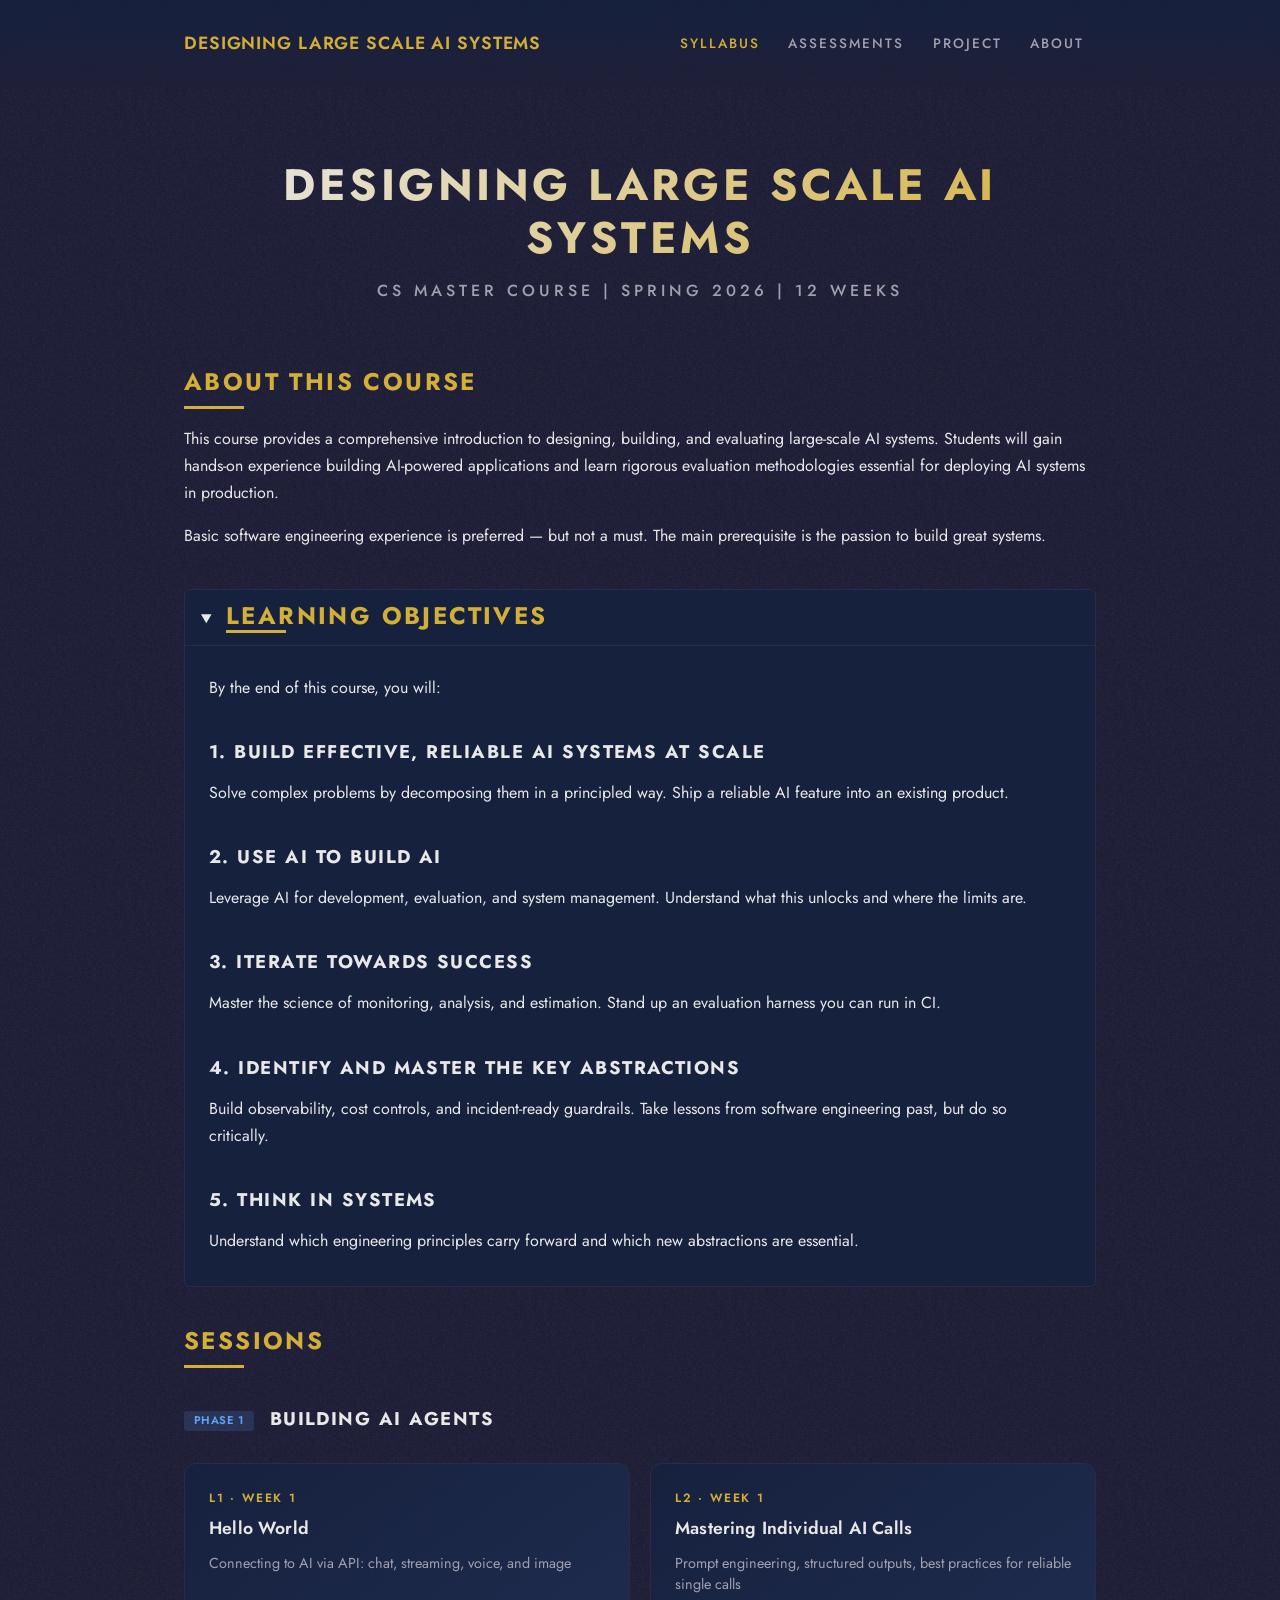
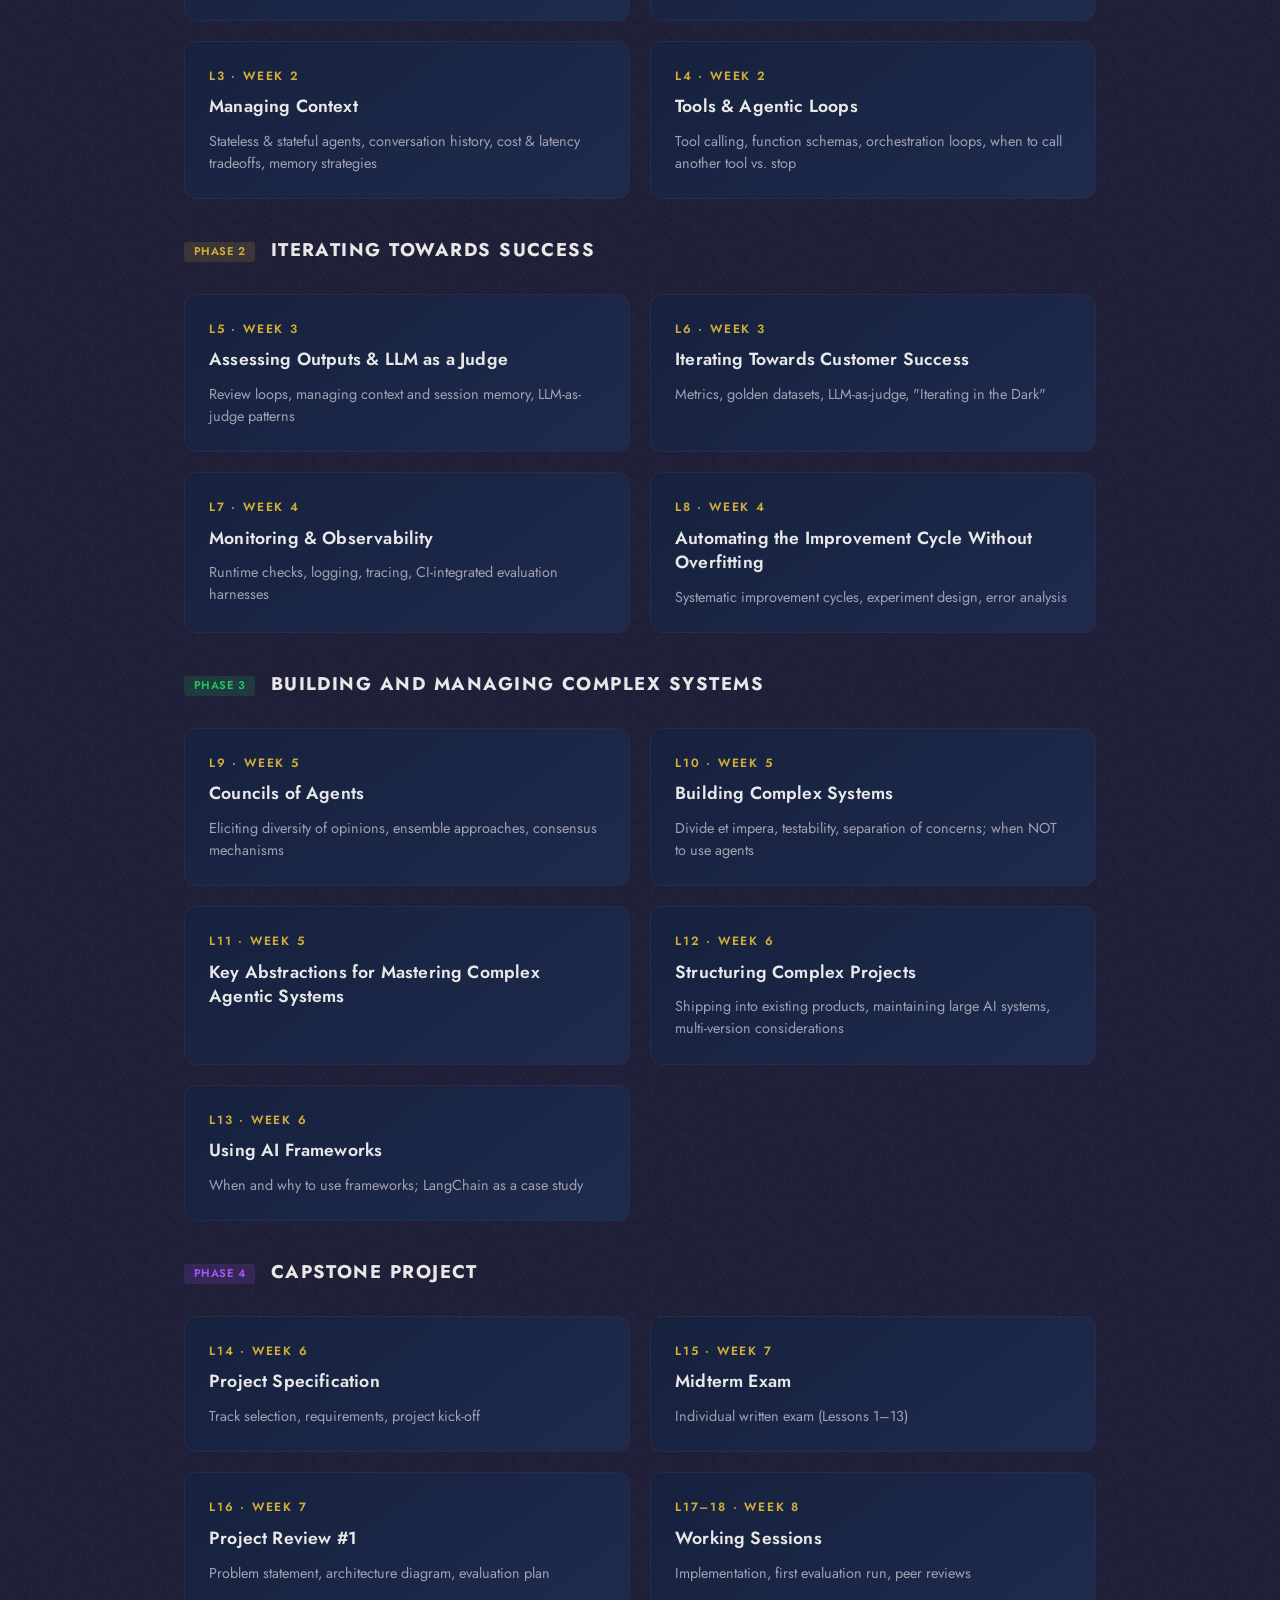
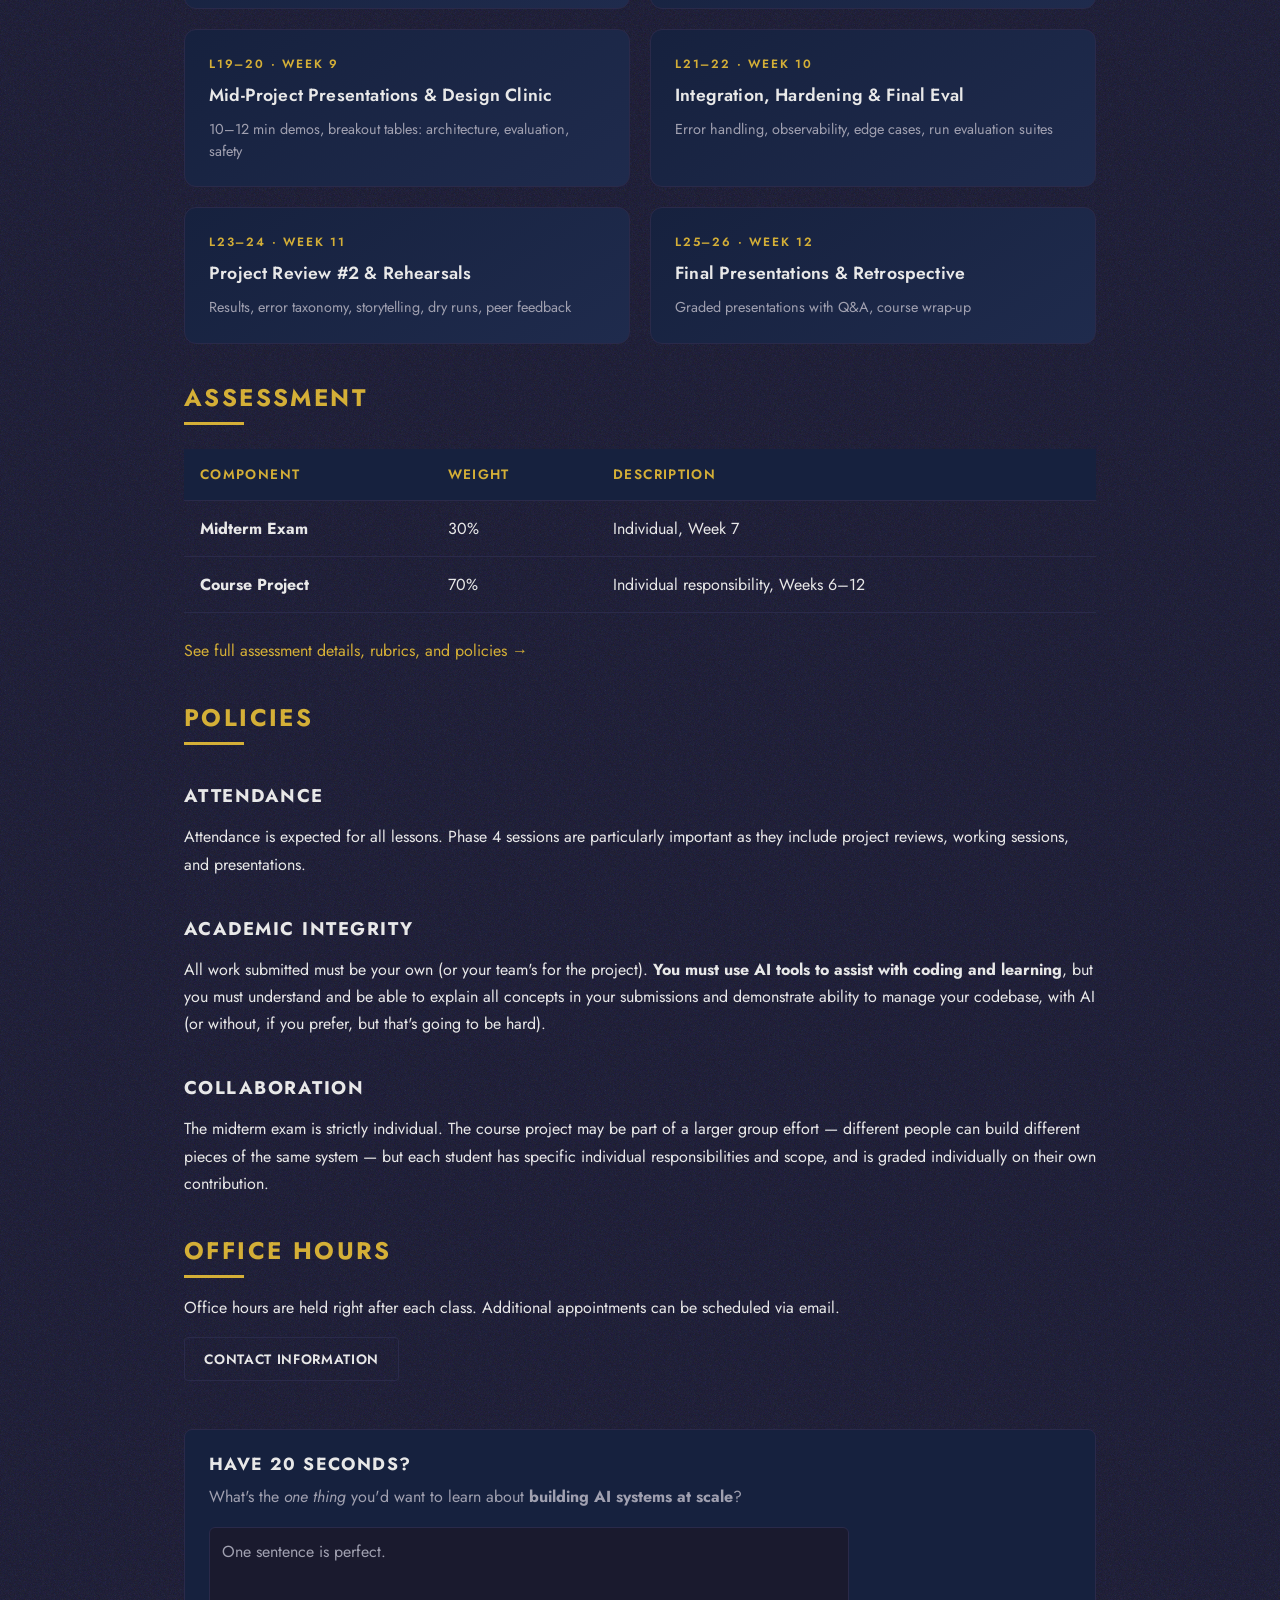
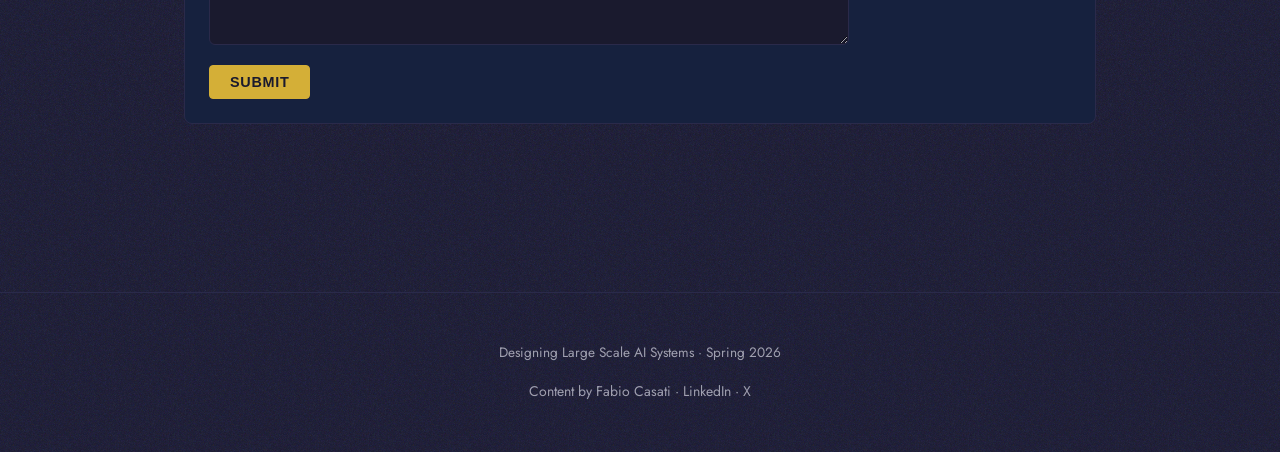
==== commit cdfb48a7: "Merge branch 'reliableai:main' into main" ====
--- a/index.html
+++ b/index.html
@@ -72,105 +72,109 @@
           <div class="title">Mastering Individual AI Calls</div>
           <p class="description">Prompt engineering, structured outputs, best practices for reliable single calls</p>
         </a>
-        <a href="labs/03_review_and_judge/datasets.html" class="module-card">
+        <a href="labs/04_managing_context/stateless_stateful_agents.html" class="module-card">
           <div class="number">L3 · Week 2</div>
-          <div class="title">Review Cycles, State & Judges</div>
-          <p class="description">Review loops, managing context and session memory, LLM-as-judge patterns</p>
-        </a>
-        <a href="labs/04_managing_context/stateless_stateful_agents.html" class="module-card">
-          <div class="number">L4 · Week 2</div>
           <div class="title">Managing Context</div>
           <p class="description">Stateless &amp; stateful agents, conversation history, cost &amp; latency tradeoffs, memory strategies</p>
         </a>
+        <a href="labs/04b_tool_calling/tool_calling.html" class="module-card">
+          <div class="number">L4 · Week 2</div>
+          <div class="title">Tools & Agentic Loops</div>
+          <p class="description">Tool calling, function schemas, orchestration loops, when to call another tool vs. stop</p>
+        </a>
       </div>
 
       <h3><span class="phase phase-2">Phase 2</span> Iterating Towards Success</h3>
       <div class="modules-grid">
-        <div class="module-card">
+        <a href="labs/03_review_and_judge/datasets.html" class="module-card">
           <div class="number">L5 · Week 3</div>
-          <div class="title">Tools, Agentic Loops & Monitoring</div>
-          <p class="description">Tool calling, orchestration, observability, runtime checks, CI-integrated evaluation harnesses</p>
-        </div>
+          <div class="title">Assessing Outputs & LLM as a Judge</div>
+          <p class="description">Review loops, managing context and session memory, LLM-as-judge patterns</p>
+        </a>
         <a href="labs/05_eval/optimizing-in-the-dark/index.html" class="module-card">
           <div class="number">L6 · Week 3</div>
-          <div class="title">Quality & Performance Estimation</div>
+          <div class="title">Iterating Towards Customer Success</div>
           <p class="description">Metrics, golden datasets, LLM-as-judge, "Iterating in the Dark"</p>
         </a>
-        <div class="module-card">
-          <div class="number">L7 · Week 3</div>
-          <div class="title">Iterating on Clients, Agents & Prompts</div>
+        <a href="labs/07_monitoring/monitoring.html" class="module-card">
+          <div class="number">L7 · Week 4</div>
+          <div class="title">Monitoring & Observability</div>
+          <p class="description">Runtime checks, logging, tracing, CI-integrated evaluation harnesses</p>
+        </a>
+        <a href="labs/08_automating_improvement/automating_improvement.html" class="module-card">
+          <div class="number">L8 · Week 4</div>
+          <div class="title">Automating the Improvement Cycle Without Overfitting</div>
           <p class="description">Systematic improvement cycles, experiment design, error analysis</p>
-        </div>
+        </a>
       </div>
 
       <h3><span class="phase phase-3">Phase 3</span> Building and Managing Complex Systems</h3>
       <div class="modules-grid">
-        <div class="module-card">
-          <div class="number">L8 · Week 4</div>
+        <a href="labs/09_councils/councils.html" class="module-card">
+          <div class="number">L9 · Week 5</div>
           <div class="title">Councils of Agents</div>
           <p class="description">Eliciting diversity of opinions, ensemble approaches, consensus mechanisms</p>
-        </div>
-        <div class="module-card">
-          <div class="number">L9 · Week 4</div>
+        </a>
+        <a href="labs/10_complex_systems/complex_systems.html" class="module-card">
+          <div class="number">L10 · Week 5</div>
           <div class="title">Building Complex Systems</div>
           <p class="description">Divide et impera, testability, separation of concerns; when NOT to use agents</p>
-        </div>
-        <div class="module-card">
-          <div class="number">L10 · Week 5</div>
-          <div class="title">Key Abstractions & Interfaces</div>
-          <p class="description">Cost controls, incident-ready guardrails, MCP protocol, observability patterns</p>
-        </div>
-        <div class="module-card">
+        </a>
+        <a href="labs/11_key_abstractions/key_abstractions.html" class="module-card">
           <div class="number">L11 · Week 5</div>
+          <div class="title">Key Abstractions for Mastering Complex Agentic Systems</div>
+        </a>
+        <a href="labs/12_structuring_projects/structuring_projects.html" class="module-card">
+          <div class="number">L12 · Week 6</div>
           <div class="title">Structuring Complex Projects</div>
           <p class="description">Shipping into existing products, maintaining large AI systems, multi-version considerations</p>
-        </div>
-        <div class="module-card">
-          <div class="number">L12 · Week 6</div>
-          <div class="title">AI Frameworks</div>
+        </a>
+        <a href="labs/13_frameworks/frameworks.html" class="module-card">
+          <div class="number">L13 · Week 6</div>
+          <div class="title">Using AI Frameworks</div>
           <p class="description">When and why to use frameworks; LangChain as a case study</p>
-        </div>
+        </a>
       </div>
 
       <h3><span class="phase phase-4">Phase 4</span> Capstone Project</h3>
       <div class="modules-grid">
         <div class="module-card">
-          <div class="number">L13 · Week 6</div>
+          <div class="number">L14 · Week 6</div>
           <div class="title">Project Specification</div>
           <p class="description">Track selection, requirements, project kick-off</p>
         </div>
         <div class="module-card">
-          <div class="number">L14 · Week 7</div>
+          <div class="number">L15 · Week 7</div>
           <div class="title">Midterm Exam</div>
-          <p class="description">Individual written exam (Lessons 1–12)</p>
-        </div>
-        <div class="module-card">
-          <div class="number">L15 · Week 7</div>
+          <p class="description">Individual written exam (Lessons 1–13)</p>
+        </div>
+        <div class="module-card">
+          <div class="number">L16 · Week 7</div>
           <div class="title">Project Review #1</div>
           <p class="description">Problem statement, architecture diagram, evaluation plan</p>
         </div>
         <div class="module-card">
-          <div class="number">L16–17 · Week 8</div>
+          <div class="number">L17–18 · Week 8</div>
           <div class="title">Working Sessions</div>
           <p class="description">Implementation, first evaluation run, peer reviews</p>
         </div>
         <div class="module-card">
-          <div class="number">L18–19 · Week 9</div>
+          <div class="number">L19–20 · Week 9</div>
           <div class="title">Mid-Project Presentations & Design Clinic</div>
           <p class="description">10–12 min demos, breakout tables: architecture, evaluation, safety</p>
         </div>
         <div class="module-card">
-          <div class="number">L20–21 · Week 10</div>
+          <div class="number">L21–22 · Week 10</div>
           <div class="title">Integration, Hardening & Final Eval</div>
           <p class="description">Error handling, observability, edge cases, run evaluation suites</p>
         </div>
         <div class="module-card">
-          <div class="number">L22–23 · Week 11</div>
+          <div class="number">L23–24 · Week 11</div>
           <div class="title">Project Review #2 & Rehearsals</div>
           <p class="description">Results, error taxonomy, storytelling, dry runs, peer feedback</p>
         </div>
         <div class="module-card">
-          <div class="number">L24–25 · Week 12</div>
+          <div class="number">L25–26 · Week 12</div>
           <div class="title">Final Presentations & Retrospective</div>
           <p class="description">Graded presentations with Q&A, course wrap-up</p>
         </div>
